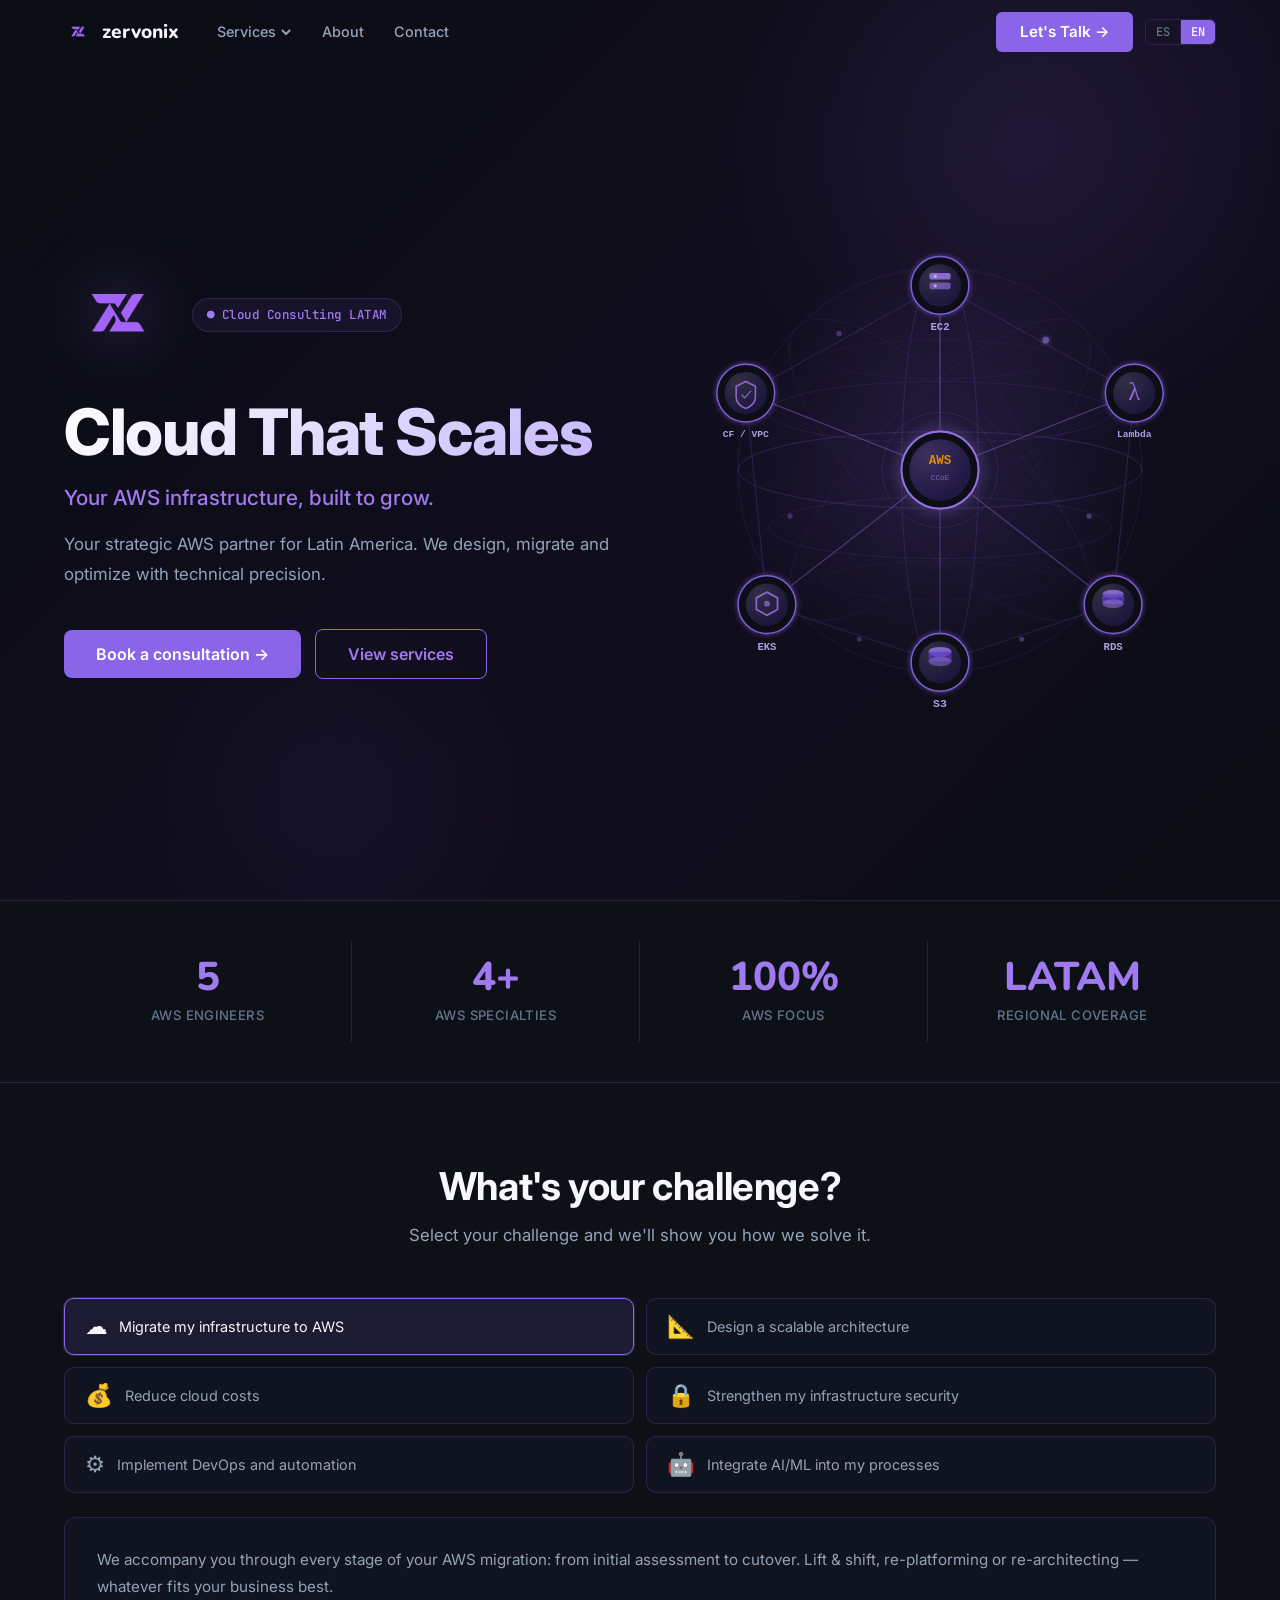
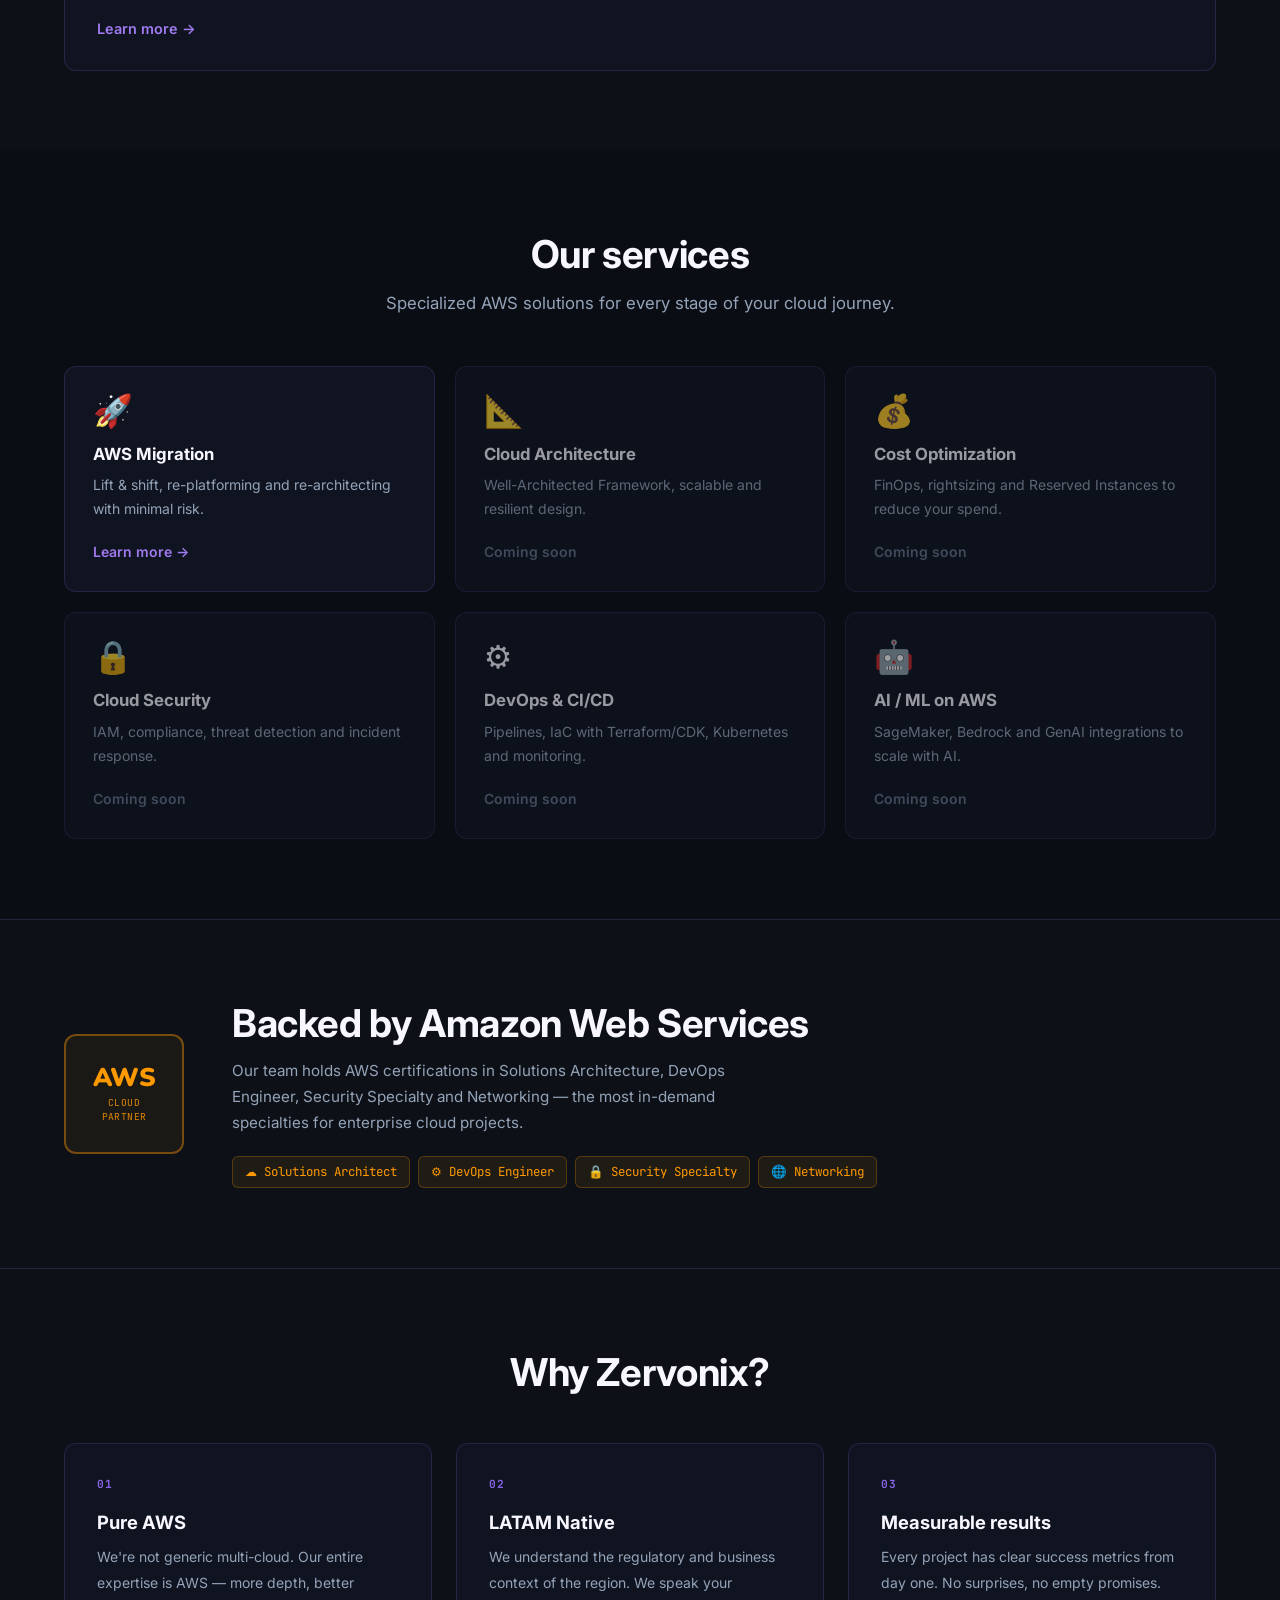
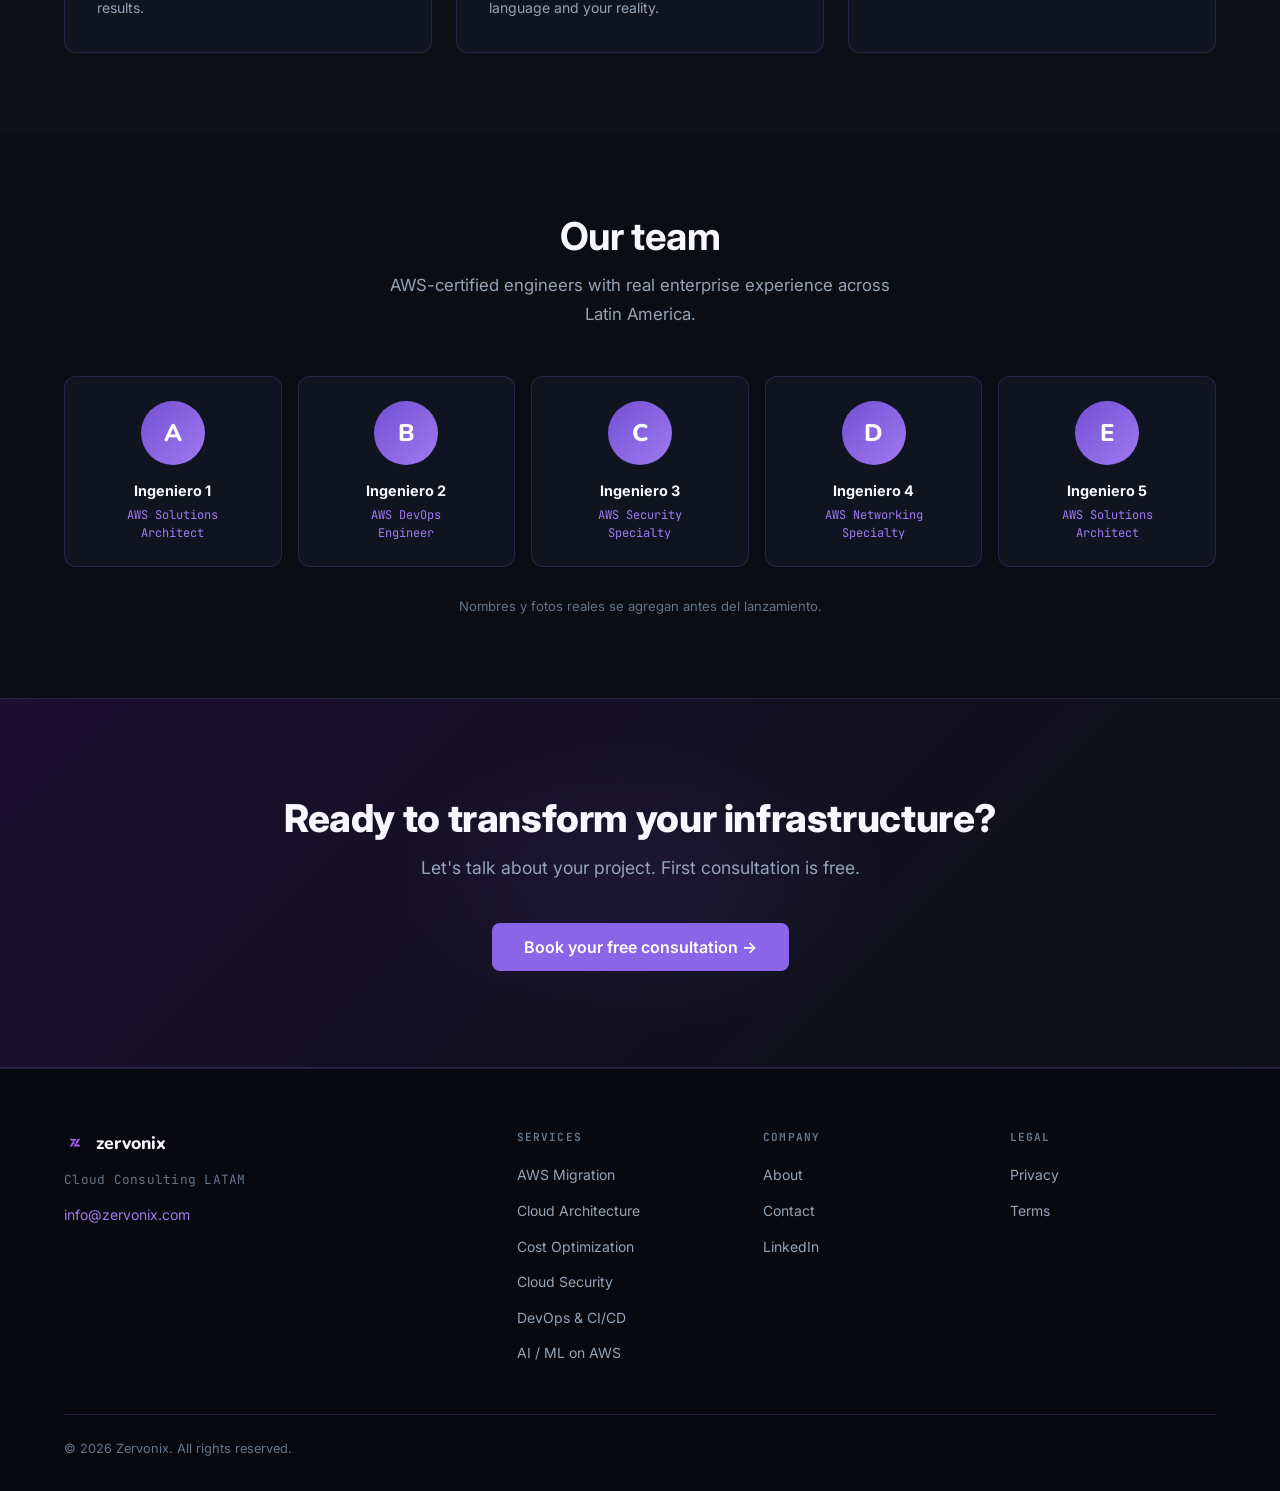
==== index.html @ cf33fd52 "style: bold + brighter SVG node labels, shifted down font-weight 700, fill #C4B5FD, y+6 on all 6 sat" ====
<!DOCTYPE html>
<html lang="es">
<head>
  <meta charset="UTF-8">
  <meta name="viewport" content="width=device-width, initial-scale=1.0">
  <meta name="description" content="Zervonix — Cloud Consulting LATAM. Migraciones AWS, Arquitectura Cloud, DevOps y Seguridad para Latinoamérica.">
  <title>Zervonix — Cloud Consulting LATAM</title>
  <link rel="icon" href="assets/logo-icon.png" type="image/png">
  <link rel="preconnect" href="https://fonts.googleapis.com">
  <link rel="preconnect" href="https://fonts.gstatic.com" crossorigin>
  <link href="https://fonts.googleapis.com/css2?family=Inter:wght@400;500;600&family=Nunito:wght@700;800&family=JetBrains+Mono:wght@400;500&display=swap" rel="stylesheet">
  <link rel="stylesheet" href="css/styles.css">
  <link rel="stylesheet" href="css/components.css">
</head>
<body>

<!-- ============ NAV ============ -->
<nav class="nav" role="navigation" aria-label="Main navigation">
  <div class="nav__inner">
    <a href="index.html" class="nav__logo">
      <img src="assets/logo-mark.png" alt="Zervonix" width="28" height="28">
      <span style="font-family:'Nunito',sans-serif;font-weight:800">zervonix</span>
    </a>
    <ul class="nav__links" role="list">
      <li class="nav__dropdown">
        <button class="nav__link" id="nav-services-btn" aria-expanded="false" aria-haspopup="true">
          <span data-i18n="nav.services">Servicios</span>
          <svg width="12" height="12" viewBox="0 0 12 12" fill="none" stroke="currentColor" stroke-width="2"><polyline points="2,4 6,8 10,4"/></svg>
        </button>
        <div class="nav__dropdown-menu" role="menu">
          <a href="servicios/aws-migration.html" class="nav__dropdown-item nav__dropdown-item--active" role="menuitem" data-i18n="nav.migration">Migración AWS</a>
          <span class="nav__dropdown-item" role="menuitem"><span data-i18n="nav.architecture">Arquitectura Cloud</span><span class="soon" data-i18n="nav.coming_soon">(Próximamente)</span></span>
          <span class="nav__dropdown-item" role="menuitem"><span data-i18n="nav.costs">Optimización de Costos</span><span class="soon" data-i18n="nav.coming_soon">(Próximamente)</span></span>
          <span class="nav__dropdown-item" role="menuitem"><span data-i18n="nav.security">Seguridad Cloud</span><span class="soon" data-i18n="nav.coming_soon">(Próximamente)</span></span>
          <span class="nav__dropdown-item" role="menuitem"><span data-i18n="nav.devops">DevOps &amp; CI/CD</span><span class="soon" data-i18n="nav.coming_soon">(Próximamente)</span></span>
          <span class="nav__dropdown-item" role="menuitem"><span data-i18n="nav.aiml">AI / ML en AWS</span><span class="soon" data-i18n="nav.coming_soon">(Próximamente)</span></span>
        </div>
      </li>
      <li><a href="nosotros.html" class="nav__link" data-i18n="nav.about">Nosotros</a></li>
      <li><a href="contacto.html" class="nav__link" data-i18n="nav.contact">Contacto</a></li>
    </ul>
    <div class="nav__actions">
      <a href="contacto.html" class="btn btn--primary" data-i18n="nav.cta">Hablemos →</a>
      <div class="lang-toggle" role="group" aria-label="Language selector">
        <button class="lang-toggle__btn active" data-lang="es">ES</button>
        <span class="lang-toggle__sep" aria-hidden="true"></span>
        <button class="lang-toggle__btn" data-lang="en">EN</button>
      </div>
    </div>
    <button class="hamburger" id="hamburger" aria-label="Toggle menu" aria-expanded="false">
      <span></span><span></span><span></span>
    </button>
  </div>
</nav>

<!-- Mobile menu -->
<div class="mobile-menu" id="mobile-menu" role="dialog" aria-label="Mobile navigation">
  <a href="servicios/aws-migration.html" class="mobile-menu__link" data-i18n="nav.migration">Migración AWS</a>
  <a href="nosotros.html" class="mobile-menu__link" data-i18n="nav.about">Nosotros</a>
  <a href="contacto.html" class="mobile-menu__link" data-i18n="nav.contact">Contacto</a>
  <div class="mobile-menu__actions">
    <a href="contacto.html" class="btn btn--primary" style="text-align:center" data-i18n="nav.cta">Hablemos →</a>
    <div class="lang-toggle" style="justify-content:center">
      <button class="lang-toggle__btn active" data-lang="es">ES</button>
      <span class="lang-toggle__sep" aria-hidden="true"></span>
      <button class="lang-toggle__btn" data-lang="en">EN</button>
    </div>
  </div>
</div>

<!-- ============ HERO ============ -->
<section class="hero">
  <div class="container">
    <div class="hero__inner">

      <!-- LEFT: copy -->
      <div class="hero__content">
        <div class="hero__brand-row">
          <img src="assets/logo-mark.png" alt="Zervonix" class="hero__isotipo">
          <span class="badge" data-i18n="hero.badge">● Cloud Consulting LATAM</span>
        </div>
        <h1 class="hero__title" data-i18n="hero.title">Cloud That Scales</h1>
        <p class="hero__subtitle" data-i18n="hero.subtitle">Tu infraestructura AWS, diseñada para crecer.</p>
        <p class="hero__desc" data-i18n="hero.desc">Tu socio estratégico en AWS para Latinoamérica. Diseñamos, migramos y optimizamos con precisión técnica.</p>
        <div class="hero__actions">
          <a href="contacto.html" class="btn btn--primary btn--large" data-i18n="hero.cta1">Agenda una consulta →</a>
          <a href="#servicios" class="btn btn--outline btn--large" data-i18n="hero.cta2">Ver servicios</a>
        </div>
      </div>

      <!-- RIGHT: AWS network sphere -->
      <div class="hero__visual" aria-hidden="true">
        <svg viewBox="0 0 520 520" xmlns="http://www.w3.org/2000/svg" fill="none" class="hero__svg">
          <defs>
            <filter id="glow-sm" x="-40%" y="-40%" width="180%" height="180%">
              <feGaussianBlur stdDeviation="3" result="b"/>
              <feMerge><feMergeNode in="b"/><feMergeNode in="SourceGraphic"/></feMerge>
            </filter>
            <filter id="glow-md" x="-60%" y="-60%" width="220%" height="220%">
              <feGaussianBlur stdDeviation="7" result="b"/>
              <feMerge><feMergeNode in="b"/><feMergeNode in="SourceGraphic"/></feMerge>
            </filter>
            <filter id="glow-xl" x="-80%" y="-80%" width="260%" height="260%">
              <feGaussianBlur stdDeviation="14" result="b"/>
              <feMerge><feMergeNode in="b"/><feMergeNode in="SourceGraphic"/></feMerge>
            </filter>
            <radialGradient id="bg-aura" cx="50%" cy="50%" r="50%">
              <stop offset="0%" stop-color="#8A65E8" stop-opacity="0.18"/>
              <stop offset="100%" stop-color="#8A65E8" stop-opacity="0"/>
            </radialGradient>
            <radialGradient id="node-fill" cx="30%" cy="25%" r="75%">
              <stop offset="0%" stop-color="#C4B5FD"/>
              <stop offset="100%" stop-color="#5B3FCC"/>
            </radialGradient>
            <radialGradient id="center-fill" cx="30%" cy="25%" r="75%">
              <stop offset="0%" stop-color="#A07AF0"/>
              <stop offset="100%" stop-color="#4A2FA8"/>
            </radialGradient>
          </defs>

          <!-- Ambient background aura -->
          <circle cx="260" cy="260" r="230" fill="url(#bg-aura)"/>

          <!-- Globe rings – horizontal (latitude) -->
          <ellipse cx="260" cy="260" rx="210" ry="40"  stroke="#8A65E8" stroke-width="0.8" stroke-opacity="0.30"/>
          <ellipse cx="260" cy="200" rx="178" ry="32"  stroke="#8A65E8" stroke-width="0.7" stroke-opacity="0.20"/>
          <ellipse cx="260" cy="320" rx="178" ry="32"  stroke="#8A65E8" stroke-width="0.7" stroke-opacity="0.20"/>
          <ellipse cx="260" cy="145" rx="122" ry="20"  stroke="#8A65E8" stroke-width="0.6" stroke-opacity="0.13"/>
          <ellipse cx="260" cy="375" rx="122" ry="20"  stroke="#8A65E8" stroke-width="0.6" stroke-opacity="0.13"/>

          <!-- Globe rings – vertical (longitude) -->
          <ellipse cx="260" cy="260" rx="40"  ry="210" stroke="#8A65E8" stroke-width="0.8" stroke-opacity="0.25"/>
          <ellipse cx="260" cy="260" rx="210" ry="210" stroke="#8A65E8" stroke-width="0.8" stroke-opacity="0.16"/>

          <!-- Diagonal rings -->
          <ellipse cx="260" cy="260" rx="210" ry="72" stroke="#7250D4" stroke-width="0.7" stroke-opacity="0.16" transform="rotate(45 260 260)"/>
          <ellipse cx="260" cy="260" rx="210" ry="72" stroke="#7250D4" stroke-width="0.7" stroke-opacity="0.16" transform="rotate(-45 260 260)"/>

          <!-- ── Connection lines: center → satellites ── -->
          <line x1="260" y1="260" x2="260" y2="68"  stroke="#A07AF0" stroke-width="1.3" stroke-opacity="0.45"/>
          <line x1="260" y1="260" x2="462" y2="180" stroke="#A07AF0" stroke-width="1.3" stroke-opacity="0.40"/>
          <line x1="260" y1="260" x2="440" y2="400" stroke="#A07AF0" stroke-width="1.3" stroke-opacity="0.38"/>
          <line x1="260" y1="260" x2="260" y2="460" stroke="#A07AF0" stroke-width="1.3" stroke-opacity="0.35"/>
          <line x1="260" y1="260" x2="80"  y2="400" stroke="#A07AF0" stroke-width="1.3" stroke-opacity="0.38"/>
          <line x1="260" y1="260" x2="58"  y2="180" stroke="#A07AF0" stroke-width="1.3" stroke-opacity="0.40"/>

          <!-- Connection lines: satellite ring -->
          <line x1="260" y1="68"  x2="462" y2="180" stroke="#8A65E8" stroke-width="0.9" stroke-opacity="0.28"/>
          <line x1="462" y1="180" x2="440" y2="400" stroke="#8A65E8" stroke-width="0.9" stroke-opacity="0.28"/>
          <line x1="440" y1="400" x2="260" y2="460" stroke="#8A65E8" stroke-width="0.9" stroke-opacity="0.24"/>
          <line x1="260" y1="460" x2="80"  y2="400" stroke="#8A65E8" stroke-width="0.9" stroke-opacity="0.24"/>
          <line x1="80"  y1="400" x2="58"  y2="180" stroke="#8A65E8" stroke-width="0.9" stroke-opacity="0.28"/>
          <line x1="58"  y1="180" x2="260" y2="68"  stroke="#8A65E8" stroke-width="0.9" stroke-opacity="0.28"/>

          <!-- Skip-one diagonals -->
          <line x1="260" y1="68"  x2="440" y2="400" stroke="#7250D4" stroke-width="0.6" stroke-opacity="0.18"/>
          <line x1="462" y1="180" x2="80"  y2="400" stroke="#7250D4" stroke-width="0.6" stroke-opacity="0.17"/>
          <line x1="462" y1="180" x2="260" y2="460" stroke="#7250D4" stroke-width="0.6" stroke-opacity="0.15"/>
          <line x1="58"  y1="180" x2="440" y2="400" stroke="#7250D4" stroke-width="0.6" stroke-opacity="0.15"/>

          <!-- ── Satellite nodes ── -->

          <!-- TOP: EC2 -->
          <circle cx="260" cy="68" r="30" fill="#0a0d14" stroke="#8A65E8" stroke-width="1.5" filter="url(#glow-sm)"/>
          <circle cx="260" cy="68" r="22" fill="url(#node-fill)" fill-opacity="0.22"/>
          <rect x="249" y="55" width="22" height="7" rx="2" fill="#A07AF0" fill-opacity="0.9"/>
          <rect x="249" y="65" width="22" height="7" rx="2" fill="#A07AF0" fill-opacity="0.65"/>
          <circle cx="255" cy="58.5" r="1.8" fill="#C4B5FD"/>
          <circle cx="255" cy="68.5" r="1.8" fill="#C4B5FD"/>
          <text x="260" y="114" text-anchor="middle" font-family="monospace" font-size="11" font-weight="700" fill="#C4B5FD" fill-opacity="0.95">EC2</text>

          <!-- TOP-RIGHT: Lambda -->
          <circle cx="462" cy="180" r="30" fill="#0a0d14" stroke="#8A65E8" stroke-width="1.5" filter="url(#glow-sm)"/>
          <circle cx="462" cy="180" r="22" fill="url(#node-fill)" fill-opacity="0.22"/>
          <text x="462" y="187" text-anchor="middle" font-family="Georgia,serif" font-size="26" fill="#A07AF0" fill-opacity="0.92">λ</text>
          <text x="462" y="226" text-anchor="middle" font-family="monospace" font-size="10" font-weight="700" fill="#C4B5FD" fill-opacity="0.95">Lambda</text>

          <!-- BOTTOM-RIGHT: RDS -->
          <circle cx="440" cy="400" r="30" fill="#0a0d14" stroke="#8A65E8" stroke-width="1.5" filter="url(#glow-sm)"/>
          <circle cx="440" cy="400" r="22" fill="url(#node-fill)" fill-opacity="0.22"/>
          <ellipse cx="440" cy="389" rx="11" ry="4.5" fill="#A07AF0" fill-opacity="0.85"/>
          <rect x="429" y="389" width="22" height="10" fill="#5B3FCC" fill-opacity="0.70"/>
          <ellipse cx="440" cy="399" rx="11" ry="4.5" fill="#A07AF0" fill-opacity="0.55"/>
          <ellipse cx="440" cy="394" rx="11" ry="4.5" fill="none" stroke="#A07AF0" stroke-width="0.9" stroke-opacity="0.45"/>
          <text x="440" y="447" text-anchor="middle" font-family="monospace" font-size="11" font-weight="700" fill="#C4B5FD" fill-opacity="0.95">RDS</text>

          <!-- BOTTOM: S3 -->
          <circle cx="260" cy="460" r="30" fill="#0a0d14" stroke="#8A65E8" stroke-width="1.5" filter="url(#glow-sm)"/>
          <circle cx="260" cy="460" r="22" fill="url(#node-fill)" fill-opacity="0.22"/>
          <ellipse cx="260" cy="449" rx="12" ry="5" fill="#A07AF0" fill-opacity="0.85"/>
          <rect x="248" y="449" width="24" height="10" fill="#5B3FCC" fill-opacity="0.65"/>
          <ellipse cx="260" cy="459" rx="12" ry="5" fill="#A07AF0" fill-opacity="0.50"/>
          <text x="260" y="506" text-anchor="middle" font-family="monospace" font-size="12" font-weight="700" fill="#C4B5FD" fill-opacity="0.95">S3</text>

          <!-- BOTTOM-LEFT: EKS -->
          <circle cx="80" cy="400" r="30" fill="#0a0d14" stroke="#8A65E8" stroke-width="1.5" filter="url(#glow-sm)"/>
          <circle cx="80" cy="400" r="22" fill="url(#node-fill)" fill-opacity="0.22"/>
          <polygon points="80,387 91,393 91,405 80,411 69,405 69,393" fill="none" stroke="#A07AF0" stroke-width="1.8" stroke-opacity="0.88"/>
          <circle cx="80" cy="399" r="3" fill="#A07AF0" fill-opacity="0.7"/>
          <text x="80" y="447" text-anchor="middle" font-family="monospace" font-size="11" font-weight="700" fill="#C4B5FD" fill-opacity="0.95">EKS</text>

          <!-- TOP-LEFT: CloudFront -->
          <circle cx="58" cy="180" r="30" fill="#0a0d14" stroke="#8A65E8" stroke-width="1.5" filter="url(#glow-sm)"/>
          <circle cx="58" cy="180" r="22" fill="url(#node-fill)" fill-opacity="0.22"/>
          <!-- Shield/VPC icon -->
          <path d="M58 168 L48 173 L48 184 Q48 192 58 196 Q68 192 68 184 L68 173 Z" fill="none" stroke="#A07AF0" stroke-width="1.7" stroke-opacity="0.88"/>
          <path d="M54 182 L57 185 L63 178" stroke="#A07AF0" stroke-width="1.5" stroke-linecap="round" stroke-linejoin="round" stroke-opacity="0.75"/>
          <text x="58" y="226" text-anchor="middle" font-family="monospace" font-size="10" font-weight="700" fill="#C4B5FD" fill-opacity="0.95">CF / VPC</text>

          <!-- ── Center: AWS Hub ── -->
          <!-- Animated pulse rings -->
          <circle cx="260" cy="260" r="42" fill="none" stroke="#8A65E8" stroke-width="1.2" stroke-opacity="0.55">
            <animate attributeName="r" values="40;62" dur="2.8s" repeatCount="indefinite"/>
            <animate attributeName="stroke-opacity" values="0.55;0" dur="2.8s" repeatCount="indefinite"/>
          </circle>
          <circle cx="260" cy="260" r="42" fill="none" stroke="#A07AF0" stroke-width="0.9" stroke-opacity="0.35">
            <animate attributeName="r" values="40;78" dur="2.8s" begin="1.4s" repeatCount="indefinite"/>
            <animate attributeName="stroke-opacity" values="0.35;0" dur="2.8s" begin="1.4s" repeatCount="indefinite"/>
          </circle>

          <!-- Center circle body -->
          <circle cx="260" cy="260" r="40" fill="#0a0d14" stroke="#A07AF0" stroke-width="2" filter="url(#glow-md)"/>
          <circle cx="260" cy="260" r="32" fill="url(#center-fill)" fill-opacity="0.35"/>

          <!-- AWS wordmark in center -->
          <text x="260" y="254" text-anchor="middle" font-family="monospace" font-size="13" font-weight="700" fill="#FF9900" fill-opacity="0.95">AWS</text>
          <text x="260" y="270" text-anchor="middle" font-family="monospace" font-size="8"  fill="#A07AF0" fill-opacity="0.80">CCoE</text>

          <!-- Ambient micro-dots -->
          <circle cx="370" cy="125" r="3.5" fill="#A07AF0" fill-opacity="0.50" filter="url(#glow-sm)"/>
          <circle cx="155" cy="118" r="2.8" fill="#8A65E8" fill-opacity="0.42"/>
          <circle cx="415" cy="308" r="2.8" fill="#A07AF0" fill-opacity="0.40"/>
          <circle cx="104" cy="308" r="2.8" fill="#8A65E8" fill-opacity="0.40"/>
          <circle cx="345" cy="436" r="2.5" fill="#A07AF0" fill-opacity="0.42"/>
          <circle cx="176" cy="436" r="2.5" fill="#8A65E8" fill-opacity="0.38"/>
        </svg>
      </div>

    </div>
  </div>
</section>

<!-- ============ STATS BAR ============ -->
<section class="stats-bar" aria-label="Estadísticas">
  <div class="container">
    <div class="stats-bar__grid">
      <div class="stats-bar__item">
        <div class="stats-bar__value">5</div>
        <div class="stats-bar__label" data-i18n="stats.engineers_label">Ingenieros AWS</div>
      </div>
      <div class="stats-bar__item">
        <div class="stats-bar__value">4+</div>
        <div class="stats-bar__label" data-i18n="stats.specs_label">Especialidades AWS</div>
      </div>
      <div class="stats-bar__item">
        <div class="stats-bar__value">100%</div>
        <div class="stats-bar__label" data-i18n="stats.focus_label">AWS Focus</div>
      </div>
      <div class="stats-bar__item">
        <div class="stats-bar__value">LATAM</div>
        <div class="stats-bar__label" data-i18n="stats.coverage_label">Cobertura regional</div>
      </div>
    </div>
  </div>
</section>

<!-- ============ CHALLENGE PANEL ============ -->
<section class="section section--elevated">
  <div class="container">
    <div class="section__header">
      <h2 class="section__title" data-i18n="challenge.title">¿Cuál es tu desafío?</h2>
      <p class="section__subtitle" data-i18n="challenge.subtitle">Selecciona tu reto y te mostramos cómo lo resolvemos.</p>
    </div>
    <div class="challenge__grid" role="group" aria-label="Selecciona tu desafío">
      <div class="challenge__option" data-index="1" role="button" tabindex="0">
        <span class="challenge__option-icon" aria-hidden="true">☁️</span>
        <span data-i18n="challenge.opt1">Migrar mi infraestructura a AWS</span>
      </div>
      <div class="challenge__option" data-index="2" role="button" tabindex="0">
        <span class="challenge__option-icon" aria-hidden="true">📐</span>
        <span data-i18n="challenge.opt2">Diseñar una arquitectura escalable</span>
      </div>
      <div class="challenge__option" data-index="3" role="button" tabindex="0">
        <span class="challenge__option-icon" aria-hidden="true">💰</span>
        <span data-i18n="challenge.opt3">Reducir costos en cloud</span>
      </div>
      <div class="challenge__option" data-index="4" role="button" tabindex="0">
        <span class="challenge__option-icon" aria-hidden="true">🔒</span>
        <span data-i18n="challenge.opt4">Fortalecer la seguridad de mi infraestructura</span>
      </div>
      <div class="challenge__option" data-index="5" role="button" tabindex="0">
        <span class="challenge__option-icon" aria-hidden="true">⚙️</span>
        <span data-i18n="challenge.opt5">Implementar DevOps y automatización</span>
      </div>
      <div class="challenge__option" data-index="6" role="button" tabindex="0">
        <span class="challenge__option-icon" aria-hidden="true">🤖</span>
        <span data-i18n="challenge.opt6">Integrar AI/ML en mis procesos</span>
      </div>
    </div>
    <div class="challenge__description" id="challenge-desc" aria-live="polite">
      <!-- Populated by JS on load -->
    </div>
  </div>
</section>

<!-- ============ SERVICES ============ -->
<section class="section" id="servicios">
  <div class="container">
    <div class="section__header">
      <h2 class="section__title" data-i18n="services.title">Nuestros servicios</h2>
      <p class="section__subtitle" data-i18n="services.subtitle">Soluciones AWS especializadas para cada etapa de tu journey cloud.</p>
    </div>
    <div class="services__grid">
      <div class="service-card">
        <div class="service-card__icon" aria-hidden="true">🚀</div>
        <h3 class="service-card__title" data-i18n="services.s1.name">Migración AWS</h3>
        <p class="service-card__desc" data-i18n="services.s1.desc">Lift &amp; shift, re-platforming y re-architecting con mínimo riesgo.</p>
        <a href="servicios/aws-migration.html" class="service-card__link" data-i18n="services.learn_more">Ver más →</a>
      </div>
      <div class="service-card service-card--coming-soon">
        <div class="service-card__icon" aria-hidden="true">📐</div>
        <h3 class="service-card__title" data-i18n="services.s2.name">Arquitectura Cloud</h3>
        <p class="service-card__desc" data-i18n="services.s2.desc">Well-Architected Framework, diseño escalable y resiliente.</p>
        <span class="service-card__link" data-i18n="services.coming_soon">Próximamente</span>
      </div>
      <div class="service-card service-card--coming-soon">
        <div class="service-card__icon" aria-hidden="true">💰</div>
        <h3 class="service-card__title" data-i18n="services.s3.name">Optimización de Costos</h3>
        <p class="service-card__desc" data-i18n="services.s3.desc">FinOps, rightsizing y Reserved Instances para reducir tu gasto.</p>
        <span class="service-card__link" data-i18n="services.coming_soon">Próximamente</span>
      </div>
      <div class="service-card service-card--coming-soon">
        <div class="service-card__icon" aria-hidden="true">🔒</div>
        <h3 class="service-card__title" data-i18n="services.s4.name">Seguridad Cloud</h3>
        <p class="service-card__desc" data-i18n="services.s4.desc">IAM, compliance, threat detection y respuesta a incidentes.</p>
        <span class="service-card__link" data-i18n="services.coming_soon">Próximamente</span>
      </div>
      <div class="service-card service-card--coming-soon">
        <div class="service-card__icon" aria-hidden="true">⚙️</div>
        <h3 class="service-card__title" data-i18n="services.s5.name">DevOps &amp; CI/CD</h3>
        <p class="service-card__desc" data-i18n="services.s5.desc">Pipelines, IaC con Terraform/CDK, Kubernetes y monitoreo.</p>
        <span class="service-card__link" data-i18n="services.coming_soon">Próximamente</span>
      </div>
      <div class="service-card service-card--coming-soon">
        <div class="service-card__icon" aria-hidden="true">🤖</div>
        <h3 class="service-card__title" data-i18n="services.s6.name">AI / ML en AWS</h3>
        <p class="service-card__desc" data-i18n="services.s6.desc">SageMaker, Bedrock y GenAI integrations para escalar con IA.</p>
        <span class="service-card__link" data-i18n="services.coming_soon">Próximamente</span>
      </div>
    </div>
  </div>
</section>

<!-- ============ AWS PARTNER ============ -->
<section class="section aws-partner">
  <div class="container">
    <div class="aws-partner__inner">
      <div class="aws-partner__badge" aria-label="AWS Cloud Partner">
        <div class="aws-partner__badge-logo">AWS</div>
        <div class="aws-partner__badge-sub">Cloud<br>Partner</div>
      </div>
      <div class="aws-partner__content">
        <h2 data-i18n="partner.title">Respaldados por Amazon Web Services</h2>
        <p data-i18n="partner.desc">Nuestro equipo cuenta con certificaciones AWS en Solutions Architecture, DevOps Engineer, Security Specialty y Networking — las especialidades más demandadas en proyectos cloud enterprise.</p>
        <div class="aws-partner__certs">
          <span class="aws-cert-badge">☁ Solutions Architect</span>
          <span class="aws-cert-badge">⚙ DevOps Engineer</span>
          <span class="aws-cert-badge">🔒 Security Specialty</span>
          <span class="aws-cert-badge">🌐 Networking</span>
        </div>
      </div>
    </div>
  </div>
</section>

<!-- ============ WHY ZERVONIX ============ -->
<section class="section section--elevated">
  <div class="container">
    <div class="section__header">
      <h2 class="section__title" data-i18n="why.title">¿Por qué Zervonix?</h2>
    </div>
    <div class="why__grid">
      <div class="why__item">
        <div class="why__item-number">01</div>
        <h3 class="why__item-title" data-i18n="why.1.title">AWS Puro</h3>
        <p class="why__item-desc" data-i18n="why.1.desc">No somos multi-cloud genérico. Toda nuestra expertise es AWS — más profundidad, mejores resultados.</p>
      </div>
      <div class="why__item">
        <div class="why__item-number">02</div>
        <h3 class="why__item-title" data-i18n="why.2.title">LATAM Nativo</h3>
        <p class="why__item-desc" data-i18n="why.2.desc">Entendemos el contexto regulatorio y de negocio de la región. Hablamos tu idioma y tu realidad.</p>
      </div>
      <div class="why__item">
        <div class="why__item-number">03</div>
        <h3 class="why__item-title" data-i18n="why.3.title">Resultados medibles</h3>
        <p class="why__item-desc" data-i18n="why.3.desc">Cada proyecto tiene métricas claras de éxito desde el día uno. Sin sorpresas, sin promesas vacías.</p>
      </div>
    </div>
  </div>
</section>

<!-- ============ TEAM ============ -->
<section class="section">
  <div class="container">
    <div class="section__header">
      <h2 class="section__title" data-i18n="team.title">Nuestro equipo</h2>
      <p class="section__subtitle" data-i18n="team.subtitle">Ingenieros certificados AWS con experiencia en proyectos enterprise para Latinoamérica.</p>
    </div>
    <div class="team__grid">
      <div class="team-card">
        <div class="team-card__avatar" aria-hidden="true">A</div>
        <div class="team-card__name">Ingeniero 1</div>
        <div class="team-card__role">AWS Solutions<br>Architect</div>
      </div>
      <div class="team-card">
        <div class="team-card__avatar" aria-hidden="true">B</div>
        <div class="team-card__name">Ingeniero 2</div>
        <div class="team-card__role">AWS DevOps<br>Engineer</div>
      </div>
      <div class="team-card">
        <div class="team-card__avatar" aria-hidden="true">C</div>
        <div class="team-card__name">Ingeniero 3</div>
        <div class="team-card__role">AWS Security<br>Specialty</div>
      </div>
      <div class="team-card">
        <div class="team-card__avatar" aria-hidden="true">D</div>
        <div class="team-card__name">Ingeniero 4</div>
        <div class="team-card__role">AWS Networking<br>Specialty</div>
      </div>
      <div class="team-card">
        <div class="team-card__avatar" aria-hidden="true">E</div>
        <div class="team-card__name">Ingeniero 5</div>
        <div class="team-card__role">AWS Solutions<br>Architect</div>
      </div>
    </div>
    <p style="text-align:center;margin-top:28px;font-size:0.82rem;color:var(--color-text-muted)">Nombres y fotos reales se agregan antes del lanzamiento.</p>
  </div>
</section>

<!-- ============ CTA FINAL ============ -->
<section class="cta-final">
  <div class="container">
    <h2 class="cta-final__title" data-i18n="cta.title">¿Listo para transformar tu infraestructura?</h2>
    <p class="cta-final__subtitle" data-i18n="cta.subtitle">Hablemos de tu proyecto. Primera consulta sin costo.</p>
    <a href="contacto.html" class="btn btn--primary btn--large" data-i18n="cta.btn">Agenda tu consulta gratuita →</a>
  </div>
</section>

<!-- ============ FOOTER ============ -->
<footer class="footer">
  <div class="container">
    <div class="footer__inner">
      <div>
        <div class="footer__brand-logo">
          <img src="assets/logo-mark.png" alt="Zervonix" width="24" height="24">
          <span style="font-family:'Nunito',sans-serif;font-weight:800">zervonix</span>
        </div>
        <p class="footer__tagline" data-i18n="footer.tagline">Cloud Consulting LATAM</p>
        <a href="mailto:info@zervonix.com" class="footer__email">info@zervonix.com</a>
      </div>
      <div>
        <div class="footer__col-title" data-i18n="footer.services_col">Servicios</div>
        <ul class="footer__links">
          <li><a href="servicios/aws-migration.html" class="footer__link" data-i18n="nav.migration">Migración AWS</a></li>
          <li><a href="contacto.html" class="footer__link" data-i18n="nav.architecture">Arquitectura Cloud</a></li>
          <li><a href="contacto.html" class="footer__link" data-i18n="nav.costs">Optimización de Costos</a></li>
          <li><a href="contacto.html" class="footer__link" data-i18n="nav.security">Seguridad Cloud</a></li>
          <li><a href="contacto.html" class="footer__link" data-i18n="nav.devops">DevOps &amp; CI/CD</a></li>
          <li><a href="contacto.html" class="footer__link" data-i18n="nav.aiml">AI / ML en AWS</a></li>
        </ul>
      </div>
      <div>
        <div class="footer__col-title" data-i18n="footer.company_col">Compañía</div>
        <ul class="footer__links">
          <li><a href="nosotros.html" class="footer__link" data-i18n="footer.about">Nosotros</a></li>
          <li><a href="contacto.html" class="footer__link" data-i18n="footer.contact">Contacto</a></li>
          <li><a href="https://linkedin.com/company/zervonix" class="footer__link" target="_blank" rel="noopener noreferrer" data-i18n="footer.linkedin">LinkedIn</a></li>
        </ul>
      </div>
      <div>
        <div class="footer__col-title" data-i18n="footer.legal_col">Legal</div>
        <ul class="footer__links">
          <li><a href="#" class="footer__link" data-i18n="footer.privacy">Privacidad</a></li>
          <li><a href="#" class="footer__link" data-i18n="footer.terms">Términos</a></li>
        </ul>
      </div>
    </div>
    <div class="footer__bottom">
      <span class="footer__copyright" data-i18n="footer.copyright">© 2026 Zervonix. Todos los derechos reservados.</span>
    </div>
  </div>
</footer>

<script src="js/main.js"></script>
</body>
</html>
---- css/styles.css ----
/* ============================================================
   ZERVONIX — Design System
   styles.css: Variables, reset, base typography, layout utilities
   ============================================================ */

/* ============================================================
   CSS CUSTOM PROPERTIES
   ============================================================ */
:root {
  /* Colors */
  --color-bg:           #0a0d14;
  --color-bg-elevated:  #0d1117;
  --color-bg-card:      #0f1420;
  --color-purple:       #8A65E8;
  --color-purple-bright:#A07AF0;
  --color-purple-dark:  #7250D4;
  --color-aws:          #FF9900;
  --color-white:        #F8F6FF;
  --color-text-secondary: #94a3b8;
  --color-text-muted:   #64748b;
  --color-border:       rgba(138, 101, 232, 0.2);

  /* Typography */
  --font-sans:  'Inter', system-ui, -apple-system, sans-serif;
  --font-brand: 'Nunito', sans-serif;
  --font-mono:  'JetBrains Mono', 'Fira Code', monospace;

  /* Spacing */
  --container-max: 1200px;
  --container-pad: 24px;
  --section-py-desktop: 80px;
  --section-py-mobile:  48px;
  --card-gap: 20px;

  /* Transitions */
  --transition-fast: 0.15s ease;
  --transition-base: 0.2s ease;
  --transition-slow: 0.3s ease;

  /* Radii */
  --radius-sm:  6px;
  --radius-md:  10px;
  --radius-lg:  12px;
  --radius-xl:  16px;
}

/* ============================================================
   RESET
   ============================================================ */
*, *::before, *::after {
  box-sizing: border-box;
  margin: 0;
  padding: 0;
}

html {
  scroll-behavior: smooth;
  -webkit-text-size-adjust: 100%;
}

body {
  font-family: var(--font-sans);
  background-color: var(--color-bg);
  color: var(--color-white);
  line-height: 1.6;
  -webkit-font-smoothing: antialiased;
  -moz-osx-font-smoothing: grayscale;
}

img, picture, video, canvas, svg {
  display: block;
  max-width: 100%;
}

input, button, textarea, select {
  font: inherit;
}

p, h1, h2, h3, h4, h5, h6 {
  overflow-wrap: break-word;
}

a {
  color: inherit;
  text-decoration: none;
}

ul, ol {
  list-style: none;
}

button {
  cursor: pointer;
  border: none;
  background: none;
}

/* ============================================================
   BASE TYPOGRAPHY
   ============================================================ */
h1 {
  font-size: clamp(2.5rem, 5vw, 4rem);
  font-weight: 800;
  line-height: 1.1;
  letter-spacing: -0.02em;
}

h2 {
  font-size: clamp(1.75rem, 3vw, 2.5rem);
  font-weight: 700;
  line-height: 1.2;
  letter-spacing: -0.01em;
}

h3 {
  font-size: 1.25rem;
  font-weight: 600;
  line-height: 1.35;
}

h4 {
  font-size: 1.05rem;
  font-weight: 600;
  line-height: 1.4;
}

p {
  line-height: 1.7;
  color: var(--color-text-secondary);
}

code, pre {
  font-family: var(--font-mono);
  font-size: 0.875em;
}

/* ============================================================
   LAYOUT UTILITIES
   ============================================================ */
.container {
  max-width: var(--container-max);
  margin: 0 auto;
  padding: 0 var(--container-pad);
  width: 100%;
}

.section {
  padding: var(--section-py-desktop) 0;
}

.section--elevated {
  background-color: var(--color-bg-elevated);
}

.section__header {
  text-align: center;
  margin-bottom: 48px;
}

.section__title {
  color: var(--color-white);
  margin-bottom: 12px;
}

.section__subtitle {
  color: var(--color-text-secondary);
  font-size: 1.05rem;
  max-width: 540px;
  margin: 0 auto;
}

/* ============================================================
   BUTTONS
   ============================================================ */
.btn {
  display: inline-flex;
  align-items: center;
  justify-content: center;
  gap: 8px;
  padding: 12px 24px;
  border-radius: var(--radius-sm);
  font-weight: 600;
  font-size: 0.95rem;
  cursor: pointer;
  border: none;
  transition: all var(--transition-base);
  text-decoration: none;
  white-space: nowrap;
  line-height: 1;
}

.btn--primary {
  background: var(--color-purple);
  color: #ffffff;
}

.btn--primary:hover {
  background: var(--color-purple-bright);
  transform: translateY(-2px);
  box-shadow: 0 8px 24px rgba(138, 101, 232, 0.35);
}

.btn--primary:active {
  transform: translateY(0);
  background: var(--color-purple-dark);
}

.btn--outline {
  background: transparent;
  color: var(--color-purple-bright);
  border: 1.5px solid var(--color-purple);
}

.btn--outline:hover {
  background: rgba(138, 101, 232, 0.12);
  border-color: var(--color-purple-bright);
}

.btn--large {
  padding: 16px 32px;
  font-size: 1rem;
  border-radius: 8px;
}

/* ============================================================
   BADGES / PILLS
   ============================================================ */
.badge {
  display: inline-flex;
  align-items: center;
  gap: 6px;
  padding: 6px 14px;
  border-radius: 100px;
  font-family: var(--font-mono);
  font-size: 0.78rem;
  font-weight: 500;
  letter-spacing: 0.04em;
  border: 1px solid var(--color-border);
  color: var(--color-purple-bright);
  background: rgba(138, 101, 232, 0.08);
}

.badge--aws {
  border-color: rgba(255, 153, 0, 0.4);
  color: var(--color-aws);
  background: rgba(255, 153, 0, 0.08);
}

/* ============================================================
   RESPONSIVE BASE
   ============================================================ */
@media (max-width: 640px) {
  :root {
    --section-py-desktop: 48px;
    --container-pad: 16px;
  }

  .section__header {
    margin-bottom: 32px;
  }
}
---- css/components.css ----
/* ============================================================
   ZERVONIX — Components
   components.css: Nav, Hero, Stats, Cards, Footer, etc.
   ============================================================ */

/* ============================================================
   NAV
   ============================================================ */
.nav {
  position: fixed;
  top: 0;
  left: 0;
  right: 0;
  z-index: 100;
  height: 64px;
  display: flex;
  align-items: center;
  transition: background var(--transition-slow), box-shadow var(--transition-slow);
}

.nav.nav--scrolled {
  background: rgba(10, 13, 20, 0.92);
  backdrop-filter: blur(12px);
  -webkit-backdrop-filter: blur(12px);
  box-shadow: 0 1px 0 rgba(138, 101, 232, 0.15);
}

.nav__inner {
  max-width: var(--container-max);
  margin: 0 auto;
  padding: 0 var(--container-pad);
  width: 100%;
  display: flex;
  align-items: center;
  gap: 8px;
}

.nav__logo {
  display: flex;
  align-items: center;
  gap: 10px;
  font-family: var(--font-brand);
  font-weight: 800;
  font-size: 1.2rem;
  color: var(--color-white);
  text-decoration: none;
  flex-shrink: 0;
  margin-right: 16px;
}

.nav__logo img {
  width: 28px;
  height: 28px;
  object-fit: contain;
}

.nav__links {
  display: flex;
  align-items: center;
  gap: 2px;
  list-style: none;
  margin: 0;
  padding: 0;
}

.nav__link {
  display: flex;
  align-items: center;
  gap: 4px;
  padding: 8px 14px;
  border-radius: var(--radius-sm);
  color: var(--color-text-secondary);
  font-size: 0.9rem;
  font-weight: 500;
  transition: color var(--transition-fast), background var(--transition-fast);
  cursor: pointer;
  background: none;
  border: none;
  font-family: var(--font-sans);
  white-space: nowrap;
}

.nav__link:hover {
  color: var(--color-white);
  background: rgba(255, 255, 255, 0.05);
}

.nav__actions {
  display: flex;
  align-items: center;
  gap: 12px;
  margin-left: auto;
}

/* Dropdown */
.nav__dropdown {
  position: relative;
}

.nav__dropdown-menu {
  position: absolute;
  top: calc(100% + 8px);
  left: 0;
  background: #131929;
  border: 1px solid var(--color-border);
  border-radius: var(--radius-md);
  padding: 6px;
  min-width: 230px;
  opacity: 0;
  visibility: hidden;
  transform: translateY(-8px);
  transition: all var(--transition-base);
  box-shadow: 0 16px 48px rgba(0, 0, 0, 0.5);
  z-index: 10;
}

.nav__dropdown.open .nav__dropdown-menu {
  opacity: 1;
  visibility: visible;
  transform: translateY(0);
}

.nav__dropdown-item {
  display: flex;
  align-items: center;
  justify-content: space-between;
  padding: 10px 12px;
  border-radius: var(--radius-sm);
  font-size: 0.875rem;
  color: var(--color-text-secondary);
  transition: all var(--transition-fast);
  text-decoration: none;
  cursor: default;
}

a.nav__dropdown-item {
  cursor: pointer;
}

a.nav__dropdown-item:hover,
.nav__dropdown-item.nav__dropdown-item--active {
  background: rgba(138, 101, 232, 0.1);
  color: var(--color-white);
}

.nav__dropdown-item .soon {
  font-size: 0.68rem;
  color: var(--color-text-muted);
  font-family: var(--font-mono);
  background: rgba(255, 255, 255, 0.05);
  padding: 2px 6px;
  border-radius: 4px;
  flex-shrink: 0;
}

/* Lang toggle */
.lang-toggle {
  display: flex;
  align-items: center;
  border: 1px solid var(--color-border);
  border-radius: var(--radius-sm);
  overflow: hidden;
  flex-shrink: 0;
}

.lang-toggle__btn {
  padding: 6px 10px;
  background: none;
  border: none;
  color: var(--color-text-muted);
  cursor: pointer;
  font-family: var(--font-mono);
  font-size: 0.75rem;
  font-weight: 500;
  transition: all var(--transition-fast);
  line-height: 1;
}

.lang-toggle__btn.active {
  background: var(--color-purple);
  color: #ffffff;
}

.lang-toggle__btn:not(.active):hover {
  color: var(--color-white);
  background: rgba(138, 101, 232, 0.1);
}

.lang-toggle__sep {
  width: 1px;
  height: 20px;
  background: var(--color-border);
  flex-shrink: 0;
}

/* Hamburger */
.hamburger {
  display: none;
  flex-direction: column;
  gap: 5px;
  background: none;
  border: none;
  cursor: pointer;
  padding: 8px;
  margin-left: auto;
}

.hamburger span {
  display: block;
  width: 22px;
  height: 2px;
  background: var(--color-white);
  border-radius: 2px;
  transition: all 0.25s ease;
  transform-origin: center;
}

.hamburger.open span:nth-child(1) { transform: translateY(7px) rotate(45deg); }
.hamburger.open span:nth-child(2) { opacity: 0; transform: scaleX(0); }
.hamburger.open span:nth-child(3) { transform: translateY(-7px) rotate(-45deg); }

/* Mobile menu */
.mobile-menu {
  display: none;
  position: fixed;
  top: 64px;
  left: 0;
  right: 0;
  background: rgba(10, 13, 20, 0.97);
  backdrop-filter: blur(16px);
  -webkit-backdrop-filter: blur(16px);
  padding: 16px 24px 32px;
  border-bottom: 1px solid var(--color-border);
  z-index: 99;
  flex-direction: column;
  gap: 2px;
}

.mobile-menu.open {
  display: flex;
}

.mobile-menu__link {
  display: block;
  padding: 14px 8px;
  color: var(--color-text-secondary);
  font-size: 1rem;
  font-weight: 500;
  border-bottom: 1px solid rgba(138, 101, 232, 0.08);
  transition: color var(--transition-fast);
  text-decoration: none;
}

.mobile-menu__link:last-of-type {
  border-bottom: none;
}

.mobile-menu__link:hover {
  color: var(--color-white);
}

.mobile-menu__actions {
  display: flex;
  flex-direction: column;
  gap: 12px;
  margin-top: 16px;
}

@media (max-width: 900px) {
  .nav__links { display: none; }
  .nav__actions .btn { display: none; }
  .nav__actions .lang-toggle { display: none; }
  .hamburger { display: flex; }
}

/* ============================================================
   HERO
   ============================================================ */
.hero {
  min-height: 100vh;
  display: flex;
  align-items: center;
  background: linear-gradient(135deg, #0a0d14 0%, #110d1e 60%, #0a0d14 100%);
  position: relative;
  overflow: hidden;
  padding: 120px 0 80px;
}

.hero::before {
  content: '';
  position: absolute;
  top: -20%;
  right: -5%;
  width: 640px;
  height: 640px;
  background: radial-gradient(circle, rgba(138, 101, 232, 0.12) 0%, transparent 70%);
  pointer-events: none;
}

.hero::after {
  content: '';
  position: absolute;
  bottom: -10%;
  left: 10%;
  width: 400px;
  height: 400px;
  background: radial-gradient(circle, rgba(138, 101, 232, 0.06) 0%, transparent 70%);
  pointer-events: none;
}

.hero__inner {
  display: grid;
  grid-template-columns: 1fr 1fr;
  gap: 48px;
  align-items: center;
}

.hero__content {
  position: relative;
  z-index: 1;
}

.hero__visual {
  display: flex;
  align-items: center;
  justify-content: center;
  position: relative;
  z-index: 1;
}

.hero__svg {
  width: 100%;
  max-width: 500px;
  opacity: 0.92;
  animation: hero-float 6s ease-in-out infinite;
}

@keyframes hero-float {
  0%, 100% { transform: translateY(0); }
  50%       { transform: translateY(-14px); }
}

@media (max-width: 900px) {
  .hero__inner {
    grid-template-columns: 1fr;
    gap: 40px;
  }
  .hero__visual {
    order: -1;
  }
  .hero__svg {
    max-width: 340px;
    animation: none;
  }
  .hero__actions {
    flex-wrap: nowrap;
  }
  .hero__actions .btn {
    flex: 1;
    min-width: 0;
  }
}

.hero__brand-row {
  display: flex;
  align-items: center;
  gap: 20px;
  margin-bottom: 28px;
}

.hero__isotipo {
  width: 108px;
  height: 108px;
  object-fit: contain;
  flex-shrink: 0;
  filter: drop-shadow(0 0 32px rgba(138, 101, 232, 0.55));
}

@media (max-width: 640px) {
  .hero__isotipo {
    width: 72px;
    height: 72px;
  }
}

.hero__title {
  margin-bottom: 16px;
  background: linear-gradient(135deg, #ffffff 0%, #c4b5fd 100%);
  -webkit-background-clip: text;
  -webkit-text-fill-color: transparent;
  background-clip: text;
}

.hero__subtitle {
  font-size: 1.3rem;
  color: var(--color-purple-bright);
  font-weight: 500;
  margin-bottom: 16px;
  line-height: 1.4;
}

.hero__desc {
  font-size: 1.05rem;
  color: var(--color-text-secondary);
  margin-bottom: 40px;
  max-width: 580px;
  line-height: 1.8;
}

.hero__actions {
  display: flex;
  gap: 14px;
  flex-wrap: wrap;
  align-items: center;
}

/* ============================================================
   STATS BAR
   ============================================================ */
.stats-bar {
  background: var(--color-bg-elevated);
  border-top: 1px solid var(--color-border);
  border-bottom: 1px solid var(--color-border);
  padding: 40px 0;
}

.stats-bar__grid {
  display: grid;
  grid-template-columns: repeat(4, 1fr);
}

.stats-bar__item {
  text-align: center;
  padding: 16px 24px;
  border-right: 1px solid var(--color-border);
}

.stats-bar__item:last-child {
  border-right: none;
}

.stats-bar__value {
  font-size: 2.5rem;
  font-weight: 800;
  color: var(--color-purple-bright);
  line-height: 1;
  margin-bottom: 8px;
  font-family: var(--font-brand);
}

.stats-bar__label {
  font-size: 0.82rem;
  color: var(--color-text-muted);
  font-weight: 500;
  letter-spacing: 0.03em;
  text-transform: uppercase;
}

@media (max-width: 640px) {
  .stats-bar__grid {
    grid-template-columns: repeat(2, 1fr);
  }
  .stats-bar__item:nth-child(2) { border-right: none; }
  .stats-bar__item:nth-child(3) { border-top: 1px solid var(--color-border); }
  .stats-bar__item:nth-child(4) { border-top: 1px solid var(--color-border); border-right: none; }
}

/* ============================================================
   CHALLENGE PANEL
   ============================================================ */
.challenge__grid {
  display: grid;
  grid-template-columns: 1fr 1fr;
  gap: 12px;
  margin-bottom: 24px;
}

.challenge__option {
  display: flex;
  align-items: center;
  gap: 12px;
  padding: 16px 20px;
  border-radius: var(--radius-md);
  border: 1px solid var(--color-border);
  background: var(--color-bg-card);
  cursor: pointer;
  transition: all var(--transition-base);
  font-size: 0.9rem;
  color: var(--color-text-secondary);
  user-select: none;
  -webkit-user-select: none;
}

.challenge__option:hover {
  border-color: rgba(138, 101, 232, 0.45);
  color: var(--color-white);
  background: rgba(138, 101, 232, 0.06);
}

.challenge__option.active {
  border-color: var(--color-purple);
  background: rgba(138, 101, 232, 0.12);
  color: var(--color-white);
  box-shadow: 0 0 0 1px rgba(138, 101, 232, 0.25);
}

.challenge__option-icon {
  font-size: 1.4rem;
  flex-shrink: 0;
  line-height: 1;
}

.challenge__description {
  background: var(--color-bg-card);
  border: 1px solid var(--color-border);
  border-radius: var(--radius-lg);
  padding: 28px 32px;
  min-height: 96px;
  transition: all var(--transition-slow);
  animation: fadeIn 0.25s ease;
}

.challenge__description p {
  color: var(--color-text-secondary);
  line-height: 1.8;
  margin-bottom: 16px;
  font-size: 0.95rem;
}

.challenge__description a {
  color: var(--color-purple-bright);
  font-weight: 600;
  font-size: 0.9rem;
  transition: color var(--transition-fast);
}

.challenge__description a:hover {
  color: var(--color-white);
  text-decoration: underline;
}

@keyframes fadeIn {
  from { opacity: 0; transform: translateY(4px); }
  to   { opacity: 1; transform: translateY(0); }
}

@media (max-width: 640px) {
  .challenge__grid { grid-template-columns: 1fr; }
  .challenge__description { padding: 20px; }
}

/* ============================================================
   SERVICE CARDS
   ============================================================ */
.services__grid {
  display: grid;
  grid-template-columns: repeat(3, 1fr);
  gap: var(--card-gap);
}

.service-card {
  background: var(--color-bg-card);
  border: 1px solid var(--color-border);
  border-radius: var(--radius-lg);
  padding: 28px;
  transition: all var(--transition-base);
  display: flex;
  flex-direction: column;
}

.service-card:hover {
  border-color: rgba(138, 101, 232, 0.45);
  transform: translateY(-4px);
  box-shadow: 0 12px 32px rgba(0, 0, 0, 0.35);
}

.service-card__icon {
  font-size: 2rem;
  margin-bottom: 16px;
  line-height: 1;
}

.service-card__title {
  font-size: 1.05rem;
  font-weight: 700;
  color: var(--color-white);
  margin-bottom: 8px;
}

.service-card__desc {
  font-size: 0.875rem;
  color: var(--color-text-secondary);
  line-height: 1.7;
  flex: 1;
  margin-bottom: 20px;
}

.service-card__link {
  font-size: 0.875rem;
  color: var(--color-purple-bright);
  font-weight: 600;
  display: inline-flex;
  align-items: center;
  gap: 4px;
  transition: gap var(--transition-fast), color var(--transition-fast);
  text-decoration: none;
}

.service-card:hover .service-card__link {
  gap: 8px;
}

.service-card--coming-soon {
  opacity: 0.6;
  pointer-events: none;
}

.service-card--coming-soon .service-card__link {
  color: var(--color-text-muted);
  cursor: default;
}

@media (max-width: 900px) {
  .services__grid { grid-template-columns: repeat(2, 1fr); }
}
@media (max-width: 640px) {
  .services__grid { grid-template-columns: 1fr; }
}

/* ============================================================
   AWS PARTNER
   ============================================================ */
.aws-partner {
  background: var(--color-bg-elevated);
  border-top: 1px solid var(--color-border);
  border-bottom: 1px solid var(--color-border);
}

.aws-partner__inner {
  display: flex;
  align-items: center;
  gap: 48px;
}

.aws-partner__badge {
  flex-shrink: 0;
  width: 120px;
  height: 120px;
  border: 2px solid rgba(255, 153, 0, 0.4);
  border-radius: var(--radius-lg);
  background: rgba(255, 153, 0, 0.06);
  display: flex;
  flex-direction: column;
  align-items: center;
  justify-content: center;
  gap: 6px;
  padding: 16px;
}

.aws-partner__badge-logo {
  font-size: 1.6rem;
  font-weight: 900;
  color: var(--color-aws);
  font-family: var(--font-brand);
  letter-spacing: -0.02em;
  line-height: 1;
}

.aws-partner__badge-sub {
  font-size: 0.6rem;
  color: var(--color-aws);
  font-family: var(--font-mono);
  text-align: center;
  line-height: 1.4;
  opacity: 0.85;
  text-transform: uppercase;
  letter-spacing: 0.04em;
}

.aws-partner__content h2 {
  color: var(--color-white);
  margin-bottom: 12px;
}

.aws-partner__content p {
  max-width: 520px;
  font-size: 0.95rem;
}

.aws-partner__certs {
  display: flex;
  flex-wrap: wrap;
  gap: 8px;
  margin-top: 20px;
}

.aws-cert-badge {
  display: inline-flex;
  align-items: center;
  gap: 6px;
  padding: 5px 12px;
  border-radius: var(--radius-sm);
  font-size: 0.78rem;
  font-family: var(--font-mono);
  color: var(--color-aws);
  background: rgba(255, 153, 0, 0.08);
  border: 1px solid rgba(255, 153, 0, 0.25);
}

@media (max-width: 640px) {
  .aws-partner__inner { flex-direction: column; align-items: flex-start; gap: 24px; }
  .aws-partner__badge { width: 80px; height: 80px; }
  .aws-partner__badge-logo { font-size: 1.2rem; }
}

/* ============================================================
   WHY ZERVONIX
   ============================================================ */
.why__grid {
  display: grid;
  grid-template-columns: repeat(3, 1fr);
  gap: 24px;
}

.why__item {
  padding: 32px;
  background: var(--color-bg-card);
  border: 1px solid var(--color-border);
  border-radius: var(--radius-lg);
  transition: border-color var(--transition-base);
}

.why__item:hover {
  border-color: rgba(138, 101, 232, 0.4);
}

.why__item-number {
  font-size: 0.7rem;
  font-family: var(--font-mono);
  color: var(--color-purple);
  font-weight: 700;
  letter-spacing: 0.1em;
  margin-bottom: 16px;
}

.why__item-title {
  font-size: 1.15rem;
  font-weight: 700;
  color: var(--color-white);
  margin-bottom: 10px;
}

.why__item-desc {
  font-size: 0.875rem;
  color: var(--color-text-secondary);
  line-height: 1.8;
}

@media (max-width: 900px) {
  .why__grid { grid-template-columns: 1fr; gap: 16px; }
  .why__item { padding: 24px; }
}

/* ============================================================
   TEAM CARDS
   ============================================================ */
.team__grid {
  display: grid;
  grid-template-columns: repeat(5, 1fr);
  gap: 16px;
}

.team-card {
  background: var(--color-bg-card);
  border: 1px solid var(--color-border);
  border-radius: var(--radius-lg);
  padding: 24px 16px;
  text-align: center;
  transition: all var(--transition-base);
}

.team-card:hover {
  border-color: rgba(138, 101, 232, 0.4);
  transform: translateY(-3px);
  box-shadow: 0 8px 24px rgba(0, 0, 0, 0.25);
}

.team-card__avatar {
  width: 64px;
  height: 64px;
  border-radius: 50%;
  background: linear-gradient(135deg, var(--color-purple-dark), var(--color-purple-bright));
  display: flex;
  align-items: center;
  justify-content: center;
  font-size: 1.5rem;
  font-weight: 800;
  color: #ffffff;
  margin: 0 auto 14px;
  font-family: var(--font-brand);
  flex-shrink: 0;
}

.team-card__name {
  font-size: 0.9rem;
  font-weight: 700;
  color: var(--color-white);
  margin-bottom: 4px;
}

.team-card__role {
  font-size: 0.75rem;
  color: var(--color-purple-bright);
  font-family: var(--font-mono);
  line-height: 1.5;
}

@media (max-width: 900px) {
  .team__grid { grid-template-columns: repeat(3, 1fr); }
}
@media (max-width: 640px) {
  .team__grid { grid-template-columns: repeat(2, 1fr); }
}

/* ============================================================
   CTA FINAL
   ============================================================ */
.cta-final {
  background: linear-gradient(135deg, #1a0f2e 0%, #0d1117 100%);
  border-top: 1px solid rgba(138, 101, 232, 0.2);
  border-bottom: 1px solid rgba(138, 101, 232, 0.2);
  text-align: center;
  padding: 96px 0;
  position: relative;
  overflow: hidden;
}

.cta-final::before {
  content: '';
  position: absolute;
  top: 50%;
  left: 50%;
  transform: translate(-50%, -50%);
  width: 500px;
  height: 300px;
  background: radial-gradient(ellipse, rgba(138, 101, 232, 0.08) 0%, transparent 70%);
  pointer-events: none;
}

.cta-final .container {
  position: relative;
  z-index: 1;
}

.cta-final__title {
  font-size: clamp(1.75rem, 3vw, 2.5rem);
  font-weight: 800;
  color: var(--color-white);
  margin-bottom: 12px;
}

.cta-final__subtitle {
  font-size: 1.1rem;
  color: var(--color-text-secondary);
  margin-bottom: 40px;
}

/* ============================================================
   FOOTER
   ============================================================ */
.footer {
  background: #07090f;
  padding: 60px 0 32px;
  border-top: 1px solid var(--color-border);
}

.footer__inner {
  display: grid;
  grid-template-columns: 2fr 1fr 1fr 1fr;
  gap: 40px;
  margin-bottom: 48px;
}

.footer__brand-logo {
  display: flex;
  align-items: center;
  gap: 10px;
  font-family: var(--font-brand);
  font-weight: 800;
  font-size: 1.1rem;
  color: var(--color-white);
  margin-bottom: 12px;
  text-decoration: none;
}

.footer__brand-logo img {
  width: 22px;
  height: 22px;
  object-fit: contain;
}

.footer__tagline {
  font-size: 0.8rem;
  color: var(--color-text-muted);
  margin-bottom: 12px;
  font-family: var(--font-mono);
  letter-spacing: 0.02em;
}

.footer__email {
  font-size: 0.875rem;
  color: var(--color-purple-bright);
  transition: color var(--transition-fast);
}

.footer__email:hover {
  color: var(--color-white);
}

.footer__col-title {
  font-size: 0.7rem;
  font-weight: 700;
  color: var(--color-text-muted);
  letter-spacing: 0.1em;
  text-transform: uppercase;
  margin-bottom: 16px;
  font-family: var(--font-mono);
}

.footer__links {
  list-style: none;
  display: flex;
  flex-direction: column;
  gap: 10px;
}

.footer__link {
  font-size: 0.875rem;
  color: var(--color-text-secondary);
  transition: color var(--transition-fast);
  text-decoration: none;
}

.footer__link:hover {
  color: var(--color-white);
}

.footer__bottom {
  border-top: 1px solid var(--color-border);
  padding-top: 24px;
  display: flex;
  align-items: center;
  justify-content: space-between;
}

.footer__copyright {
  font-size: 0.8rem;
  color: var(--color-text-muted);
}

@media (max-width: 900px) {
  .footer__inner { grid-template-columns: 1fr 1fr; gap: 32px; }
}
@media (max-width: 640px) {
  .footer__inner { grid-template-columns: 1fr; gap: 28px; }
  .footer__bottom { flex-direction: column; gap: 12px; text-align: center; }
}

/* ============================================================
   PAGE HERO (inner pages)
   ============================================================ */
.page-hero {
  background: linear-gradient(135deg, #0a0d14 0%, #110d1e 60%, #0a0d14 100%);
  padding: 140px 0 80px;
  text-align: center;
  position: relative;
  overflow: hidden;
}

.page-hero::before {
  content: '';
  position: absolute;
  top: -30%;
  left: 50%;
  transform: translateX(-50%);
  width: 700px;
  height: 500px;
  background: radial-gradient(ellipse, rgba(138, 101, 232, 0.1) 0%, transparent 70%);
  pointer-events: none;
}

.page-hero__content {
  position: relative;
  z-index: 1;
}

.page-hero__title {
  color: var(--color-white);
  margin-bottom: 16px;
}

.page-hero__subtitle {
  font-size: 1.1rem;
  color: var(--color-text-secondary);
  max-width: 540px;
  margin: 0 auto;
  line-height: 1.7;
}

/* ============================================================
   SERVICE PAGE HERO
   ============================================================ */
.service-page-hero {
  min-height: 55vh;
  display: flex;
  align-items: center;
  background: linear-gradient(135deg, #0a0d14 0%, #110d1e 60%, #0a0d14 100%);
  padding: 120px 0 80px;
  position: relative;
  overflow: hidden;
}

.service-page-hero::before {
  content: '';
  position: absolute;
  top: -20%;
  right: -5%;
  width: 500px;
  height: 500px;
  background: radial-gradient(circle, rgba(138, 101, 232, 0.1) 0%, transparent 70%);
  pointer-events: none;
}

.service-page-hero__content {
  max-width: 700px;
  position: relative;
  z-index: 1;
}

/* ============================================================
   BREADCRUMB
   ============================================================ */
.breadcrumb {
  display: flex;
  align-items: center;
  gap: 8px;
  font-size: 0.8rem;
  color: var(--color-text-muted);
  font-family: var(--font-mono);
  margin-bottom: 24px;
}

.breadcrumb a {
  color: var(--color-purple-bright);
  text-decoration: none;
  transition: color var(--transition-fast);
}

.breadcrumb a:hover {
  color: var(--color-white);
  text-decoration: underline;
}

.breadcrumb__sep {
  opacity: 0.4;
}

/* ============================================================
   INCLUDES LIST (service page)
   ============================================================ */
.includes-list {
  display: grid;
  grid-template-columns: repeat(2, 1fr);
  gap: 12px;
}

.includes-item {
  display: flex;
  align-items: flex-start;
  gap: 12px;
  padding: 16px 20px;
  background: var(--color-bg-card);
  border: 1px solid var(--color-border);
  border-radius: var(--radius-md);
  font-size: 0.875rem;
  color: var(--color-text-secondary);
  line-height: 1.6;
  transition: border-color var(--transition-fast);
}

.includes-item::before {
  content: '✓';
  color: var(--color-purple-bright);
  font-weight: 700;
  flex-shrink: 0;
  margin-top: 1px;
}

.includes-item:hover {
  border-color: rgba(138, 101, 232, 0.35);
}

@media (max-width: 640px) {
  .includes-list { grid-template-columns: 1fr; }
}

/* ============================================================
   PROCESS STEPS (service page)
   ============================================================ */
.process-steps {
  display: grid;
  grid-template-columns: repeat(4, 1fr);
  gap: 0;
  position: relative;
}

.process-steps::before {
  content: '';
  position: absolute;
  top: 32px;
  left: 48px;
  right: 48px;
  height: 2px;
  background: linear-gradient(90deg, var(--color-purple-dark), var(--color-purple-bright), var(--color-purple-dark));
  opacity: 0.3;
  pointer-events: none;
}

.process-step {
  text-align: center;
  padding: 0 20px;
  position: relative;
}

.process-step__num {
  width: 64px;
  height: 64px;
  border-radius: 50%;
  background: linear-gradient(135deg, var(--color-purple-dark), var(--color-purple-bright));
  display: flex;
  align-items: center;
  justify-content: center;
  font-size: 1.2rem;
  font-weight: 800;
  color: #ffffff;
  margin: 0 auto 20px;
  font-family: var(--font-brand);
  position: relative;
  z-index: 1;
  box-shadow: 0 4px 16px rgba(138, 101, 232, 0.4);
}

.process-step__title {
  font-size: 0.95rem;
  font-weight: 700;
  color: var(--color-white);
  margin-bottom: 8px;
}

.process-step__desc {
  font-size: 0.8rem;
  color: var(--color-text-secondary);
  line-height: 1.6;
}

@media (max-width: 900px) {
  .process-steps { grid-template-columns: repeat(2, 1fr); gap: 32px 16px; }
  .process-steps::before { display: none; }
}
@media (max-width: 640px) {
  .process-steps { grid-template-columns: 1fr; gap: 24px; }
}

/* ============================================================
   BENEFITS GRID (service page)
   ============================================================ */
.benefits-grid {
  display: grid;
  grid-template-columns: repeat(2, 1fr);
  gap: var(--card-gap);
}

.benefit-card {
  background: var(--color-bg-card);
  border: 1px solid var(--color-border);
  border-left: 3px solid var(--color-purple);
  border-radius: var(--radius-lg);
  padding: 28px;
  transition: border-color var(--transition-base);
}

.benefit-card:hover {
  border-color: rgba(138, 101, 232, 0.45);
  border-left-color: var(--color-purple-bright);
}

.benefit-card__metric {
  font-size: 2.2rem;
  font-weight: 800;
  color: var(--color-purple-bright);
  font-family: var(--font-brand);
  margin-bottom: 8px;
  line-height: 1;
}

.benefit-card__title {
  font-size: 1rem;
  font-weight: 700;
  color: var(--color-white);
  margin-bottom: 8px;
}

.benefit-card__desc {
  font-size: 0.85rem;
  color: var(--color-text-secondary);
  line-height: 1.7;
}

@media (max-width: 640px) {
  .benefits-grid { grid-template-columns: 1fr; }
}

/* ============================================================
   CONTACT FORM
   ============================================================ */
.contact-layout {
  display: grid;
  grid-template-columns: 1.6fr 1fr;
  gap: 48px;
  align-items: start;
}

.contact-form {
  background: var(--color-bg-card);
  border: 1px solid var(--color-border);
  border-radius: var(--radius-xl);
  padding: 40px;
}

.form-group {
  margin-bottom: 20px;
}

.form-label {
  display: block;
  font-size: 0.8rem;
  font-weight: 600;
  color: var(--color-text-secondary);
  margin-bottom: 7px;
  font-family: var(--font-mono);
  letter-spacing: 0.02em;
  text-transform: uppercase;
}

.form-input,
.form-select,
.form-textarea {
  width: 100%;
  padding: 12px 16px;
  background: rgba(255, 255, 255, 0.04);
  border: 1px solid var(--color-border);
  border-radius: var(--radius-sm);
  color: var(--color-white);
  font-size: 0.9rem;
  font-family: var(--font-sans);
  transition: border-color var(--transition-fast), box-shadow var(--transition-fast);
  outline: none;
}

.form-input:focus,
.form-select:focus,
.form-textarea:focus {
  border-color: var(--color-purple);
  box-shadow: 0 0 0 3px rgba(138, 101, 232, 0.12);
}

.form-input::placeholder,
.form-textarea::placeholder {
  color: var(--color-text-muted);
}

.form-select {
  appearance: none;
  -webkit-appearance: none;
  background-image: url("data:image/svg+xml,%3Csvg xmlns='http://www.w3.org/2000/svg' width='16' height='16' viewBox='0 0 24 24' fill='none' stroke='%2364748b' stroke-width='2' stroke-linecap='round' stroke-linejoin='round'%3E%3Cpolyline points='6 9 12 15 18 9'/%3E%3C/svg%3E");
  background-repeat: no-repeat;
  background-position: right 14px center;
  padding-right: 44px;
  cursor: pointer;
}

.form-select option {
  background: #131929;
  color: var(--color-white);
}

.form-textarea {
  resize: vertical;
  min-height: 120px;
  line-height: 1.6;
}

.form-submit {
  width: 100%;
  padding: 14px;
  font-size: 1rem;
  margin-top: 4px;
}

.form-success {
  display: none;
  text-align: center;
  padding: 20px 24px;
  background: rgba(16, 185, 129, 0.08);
  border: 1px solid rgba(16, 185, 129, 0.25);
  border-radius: var(--radius-md);
  color: #10b981;
  font-weight: 600;
  margin-top: 16px;
  font-size: 0.95rem;
}

.contact-info {
  display: flex;
  flex-direction: column;
  gap: 36px;
  position: sticky;
  top: 88px;
}

.contact-info__item {
  display: flex;
  flex-direction: column;
  gap: 5px;
}

.contact-info__label {
  font-size: 0.72rem;
  font-family: var(--font-mono);
  color: var(--color-text-muted);
  letter-spacing: 0.08em;
  text-transform: uppercase;
}

.contact-info__value {
  font-size: 0.95rem;
  color: var(--color-white);
  font-weight: 500;
}

.contact-info__value a {
  color: var(--color-purple-bright);
  text-decoration: none;
  transition: color var(--transition-fast);
}

.contact-info__value a:hover {
  color: var(--color-white);
  text-decoration: underline;
}

.faq-list {
  display: flex;
  flex-direction: column;
  gap: 12px;
}

.faq-item {
  background: var(--color-bg-card);
  border: 1px solid var(--color-border);
  border-radius: var(--radius-md);
  padding: 20px 24px;
  transition: border-color var(--transition-fast);
}

.faq-item:hover {
  border-color: rgba(138, 101, 232, 0.3);
}

.faq-item__q {
  font-weight: 600;
  color: var(--color-white);
  margin-bottom: 8px;
  font-size: 0.9rem;
  line-height: 1.4;
}

.faq-item__a {
  font-size: 0.85rem;
  color: var(--color-text-secondary);
  line-height: 1.7;
}

@media (max-width: 900px) {
  .contact-layout { grid-template-columns: 1fr; }
  .contact-form { padding: 28px 20px; }
  .contact-info { position: static; }
}

/* ============================================================
   NOSOTROS PAGE
   ============================================================ */
.values__grid {
  display: grid;
  grid-template-columns: repeat(5, 1fr);
  gap: 16px;
}

.value-card {
  background: var(--color-bg-card);
  border: 1px solid var(--color-border);
  border-radius: var(--radius-lg);
  padding: 24px 20px;
  text-align: center;
  transition: all var(--transition-base);
}

.value-card:hover {
  border-color: rgba(138, 101, 232, 0.4);
  transform: translateY(-3px);
}

.value-card__icon {
  font-size: 2rem;
  margin-bottom: 12px;
  line-height: 1;
}

.value-card__title {
  font-size: 0.95rem;
  font-weight: 700;
  color: var(--color-white);
  margin-bottom: 8px;
}

.value-card__desc {
  font-size: 0.8rem;
  color: var(--color-text-secondary);
  line-height: 1.6;
}

.certs-grid {
  display: grid;
  grid-template-columns: repeat(2, 1fr);
  gap: 16px;
  max-width: 640px;
  margin: 0 auto;
}

.cert-item {
  display: flex;
  align-items: center;
  gap: 14px;
  padding: 18px 20px;
  background: rgba(255, 153, 0, 0.05);
  border: 1px solid rgba(255, 153, 0, 0.2);
  border-radius: var(--radius-md);
  transition: border-color var(--transition-fast);
}

.cert-item:hover {
  border-color: rgba(255, 153, 0, 0.4);
}

.cert-item__icon {
  font-size: 1.5rem;
  flex-shrink: 0;
  line-height: 1;
}

.cert-item__name {
  font-size: 0.85rem;
  font-weight: 600;
  color: var(--color-aws);
  line-height: 1.4;
}

@media (max-width: 1100px) {
  .values__grid { grid-template-columns: repeat(3, 1fr); }
}
@media (max-width: 640px) {
  .values__grid { grid-template-columns: repeat(2, 1fr); }
  .certs-grid { grid-template-columns: 1fr; max-width: 100%; }
}
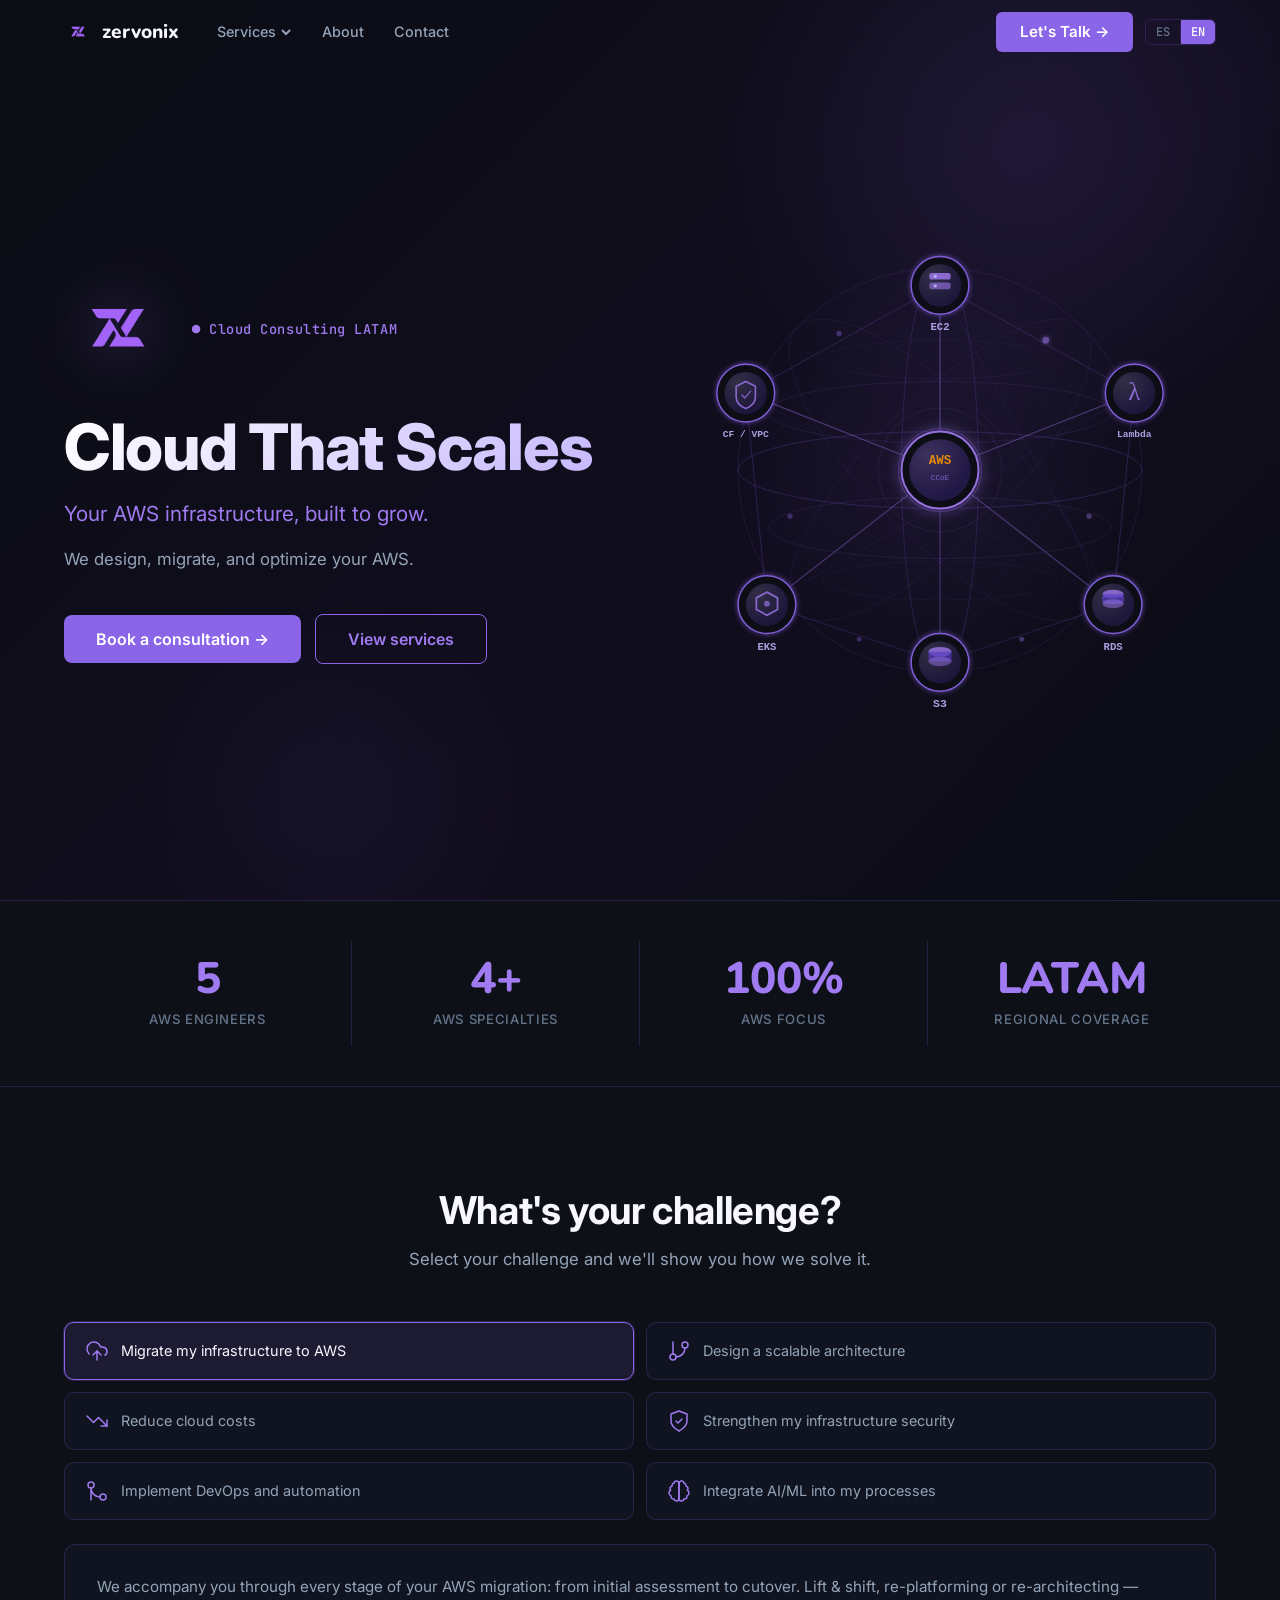
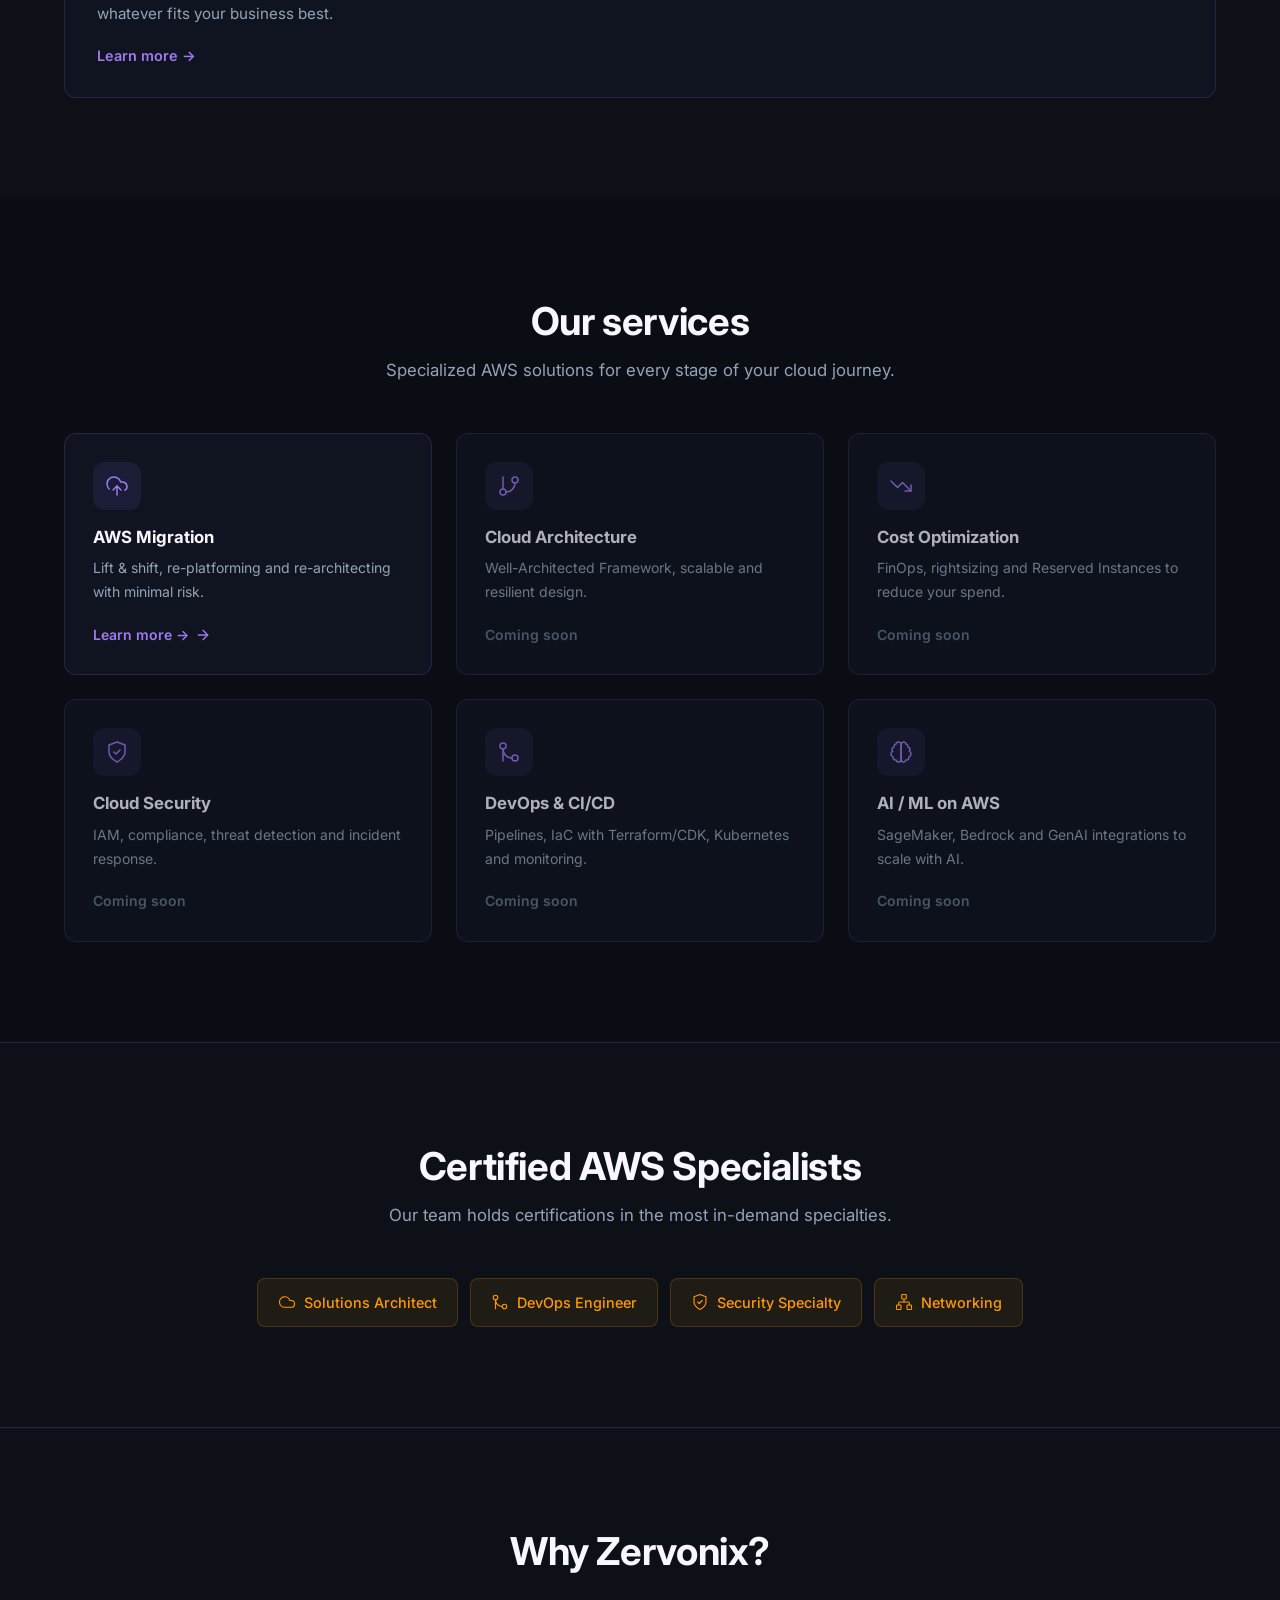
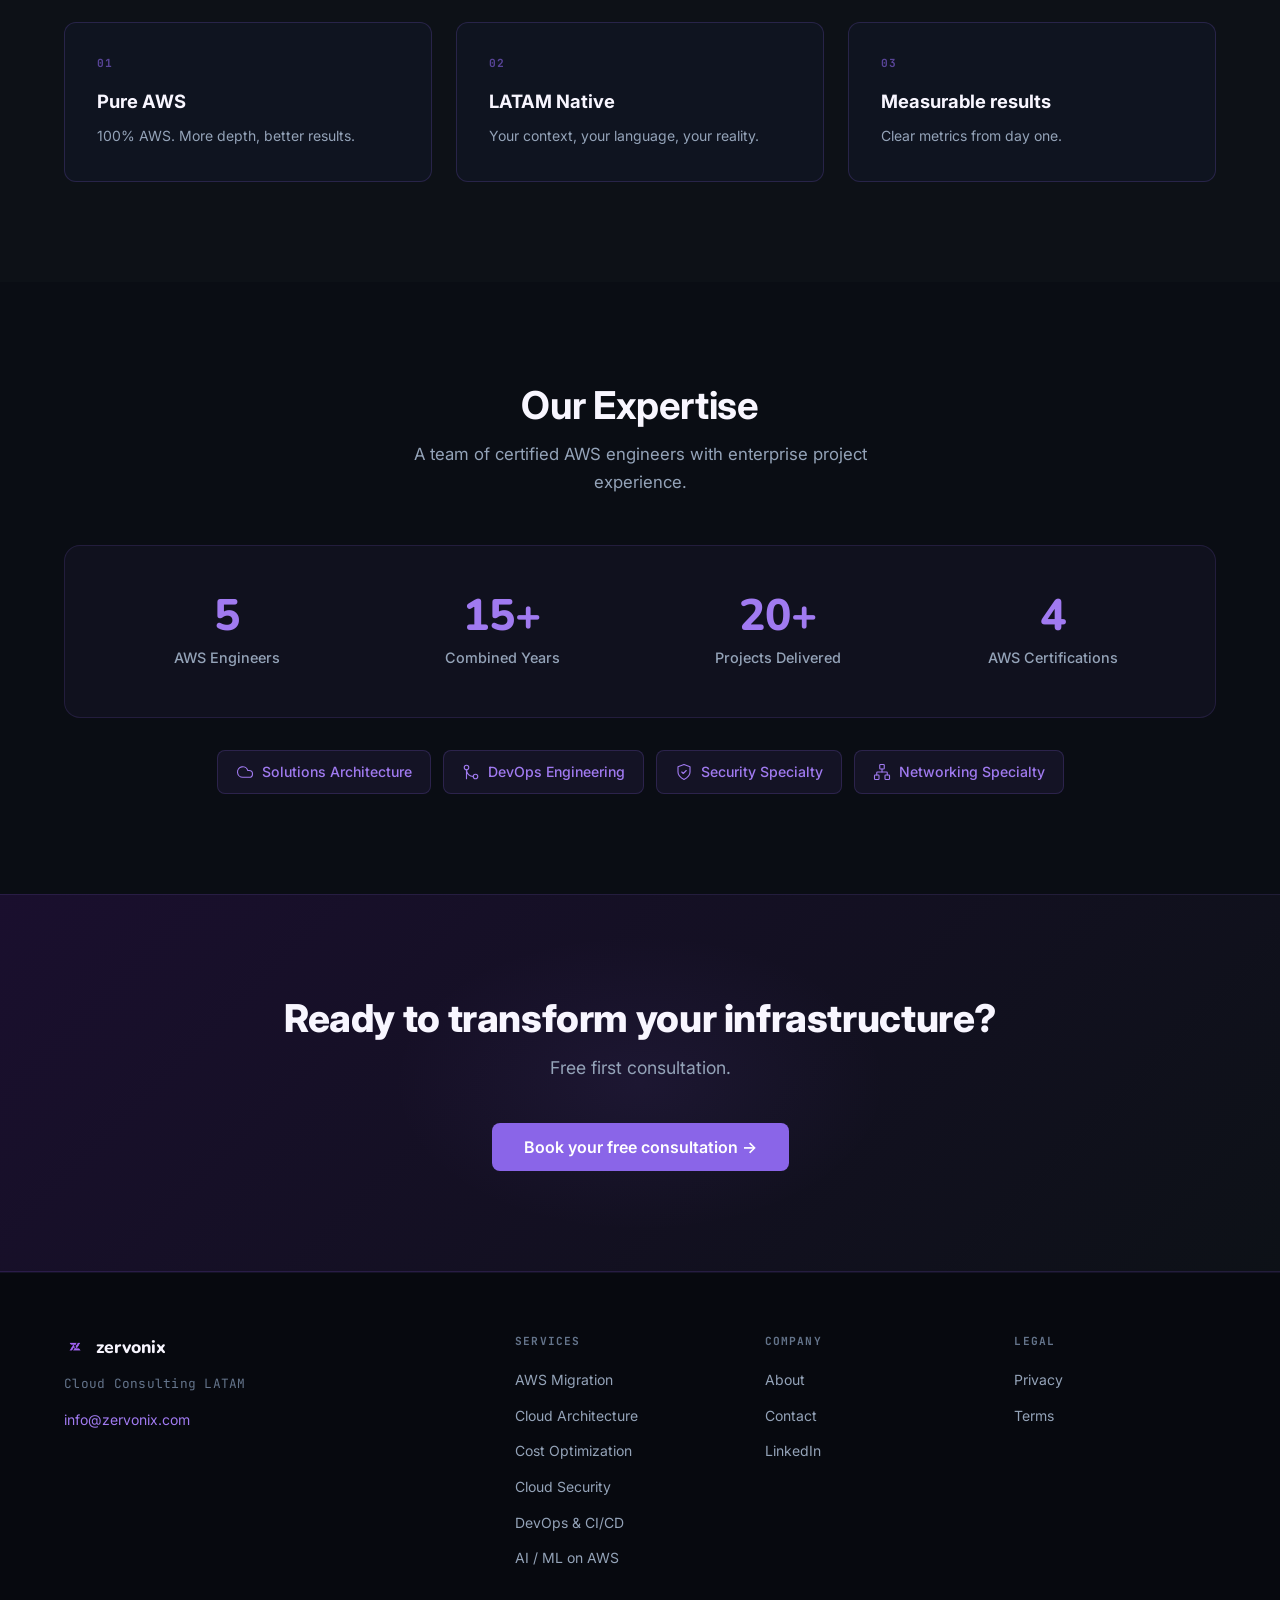
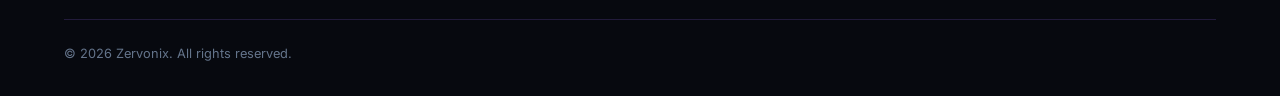
==== commit b30376d6: "feat: minimalist redesign with Lucide icons and expertise metrics Major visual refresh implementing " ====
--- a/index.html
+++ b/index.html
@@ -77,11 +77,11 @@
       <div class="hero__content">
         <div class="hero__brand-row">
           <img src="assets/logo-mark.png" alt="Zervonix" class="hero__isotipo">
-          <span class="badge" data-i18n="hero.badge">● Cloud Consulting LATAM</span>
+          <span class="badge badge--minimal" data-i18n="hero.badge">● Cloud Consulting LATAM</span>
         </div>
         <h1 class="hero__title" data-i18n="hero.title">Cloud That Scales</h1>
         <p class="hero__subtitle" data-i18n="hero.subtitle">Tu infraestructura AWS, diseñada para crecer.</p>
-        <p class="hero__desc" data-i18n="hero.desc">Tu socio estratégico en AWS para Latinoamérica. Diseñamos, migramos y optimizamos con precisión técnica.</p>
+        <p class="hero__desc" data-i18n="hero.desc">Diseñamos, migramos y optimizamos tu AWS.</p>
         <div class="hero__actions">
           <a href="contacto.html" class="btn btn--primary btn--large" data-i18n="hero.cta1">Agenda una consulta →</a>
           <a href="#servicios" class="btn btn--outline btn--large" data-i18n="hero.cta2">Ver servicios</a>
@@ -105,7 +105,7 @@
               <feMerge><feMergeNode in="b"/><feMergeNode in="SourceGraphic"/></feMerge>
             </filter>
             <radialGradient id="bg-aura" cx="50%" cy="50%" r="50%">
-              <stop offset="0%" stop-color="#8A65E8" stop-opacity="0.18"/>
+              <stop offset="0%" stop-color="#8A65E8" stop-opacity="0.10"/>
               <stop offset="100%" stop-color="#8A65E8" stop-opacity="0"/>
             </radialGradient>
             <radialGradient id="node-fill" cx="30%" cy="25%" r="75%">
@@ -245,15 +245,15 @@
   <div class="container">
     <div class="stats-bar__grid">
       <div class="stats-bar__item">
-        <div class="stats-bar__value">5</div>
+        <div class="stats-bar__value" data-counter="5">5</div>
         <div class="stats-bar__label" data-i18n="stats.engineers_label">Ingenieros AWS</div>
       </div>
       <div class="stats-bar__item">
-        <div class="stats-bar__value">4+</div>
+        <div class="stats-bar__value" data-counter="4+">4+</div>
         <div class="stats-bar__label" data-i18n="stats.specs_label">Especialidades AWS</div>
       </div>
       <div class="stats-bar__item">
-        <div class="stats-bar__value">100%</div>
+        <div class="stats-bar__value" data-counter="100">100%</div>
         <div class="stats-bar__label" data-i18n="stats.focus_label">AWS Focus</div>
       </div>
       <div class="stats-bar__item">
@@ -273,27 +273,39 @@
     </div>
     <div class="challenge__grid" role="group" aria-label="Selecciona tu desafío">
       <div class="challenge__option" data-index="1" role="button" tabindex="0">
-        <span class="challenge__option-icon" aria-hidden="true">☁️</span>
+        <span class="challenge__option-icon" aria-hidden="true">
+          <svg xmlns="http://www.w3.org/2000/svg" width="24" height="24" viewBox="0 0 24 24" fill="none" stroke="currentColor" stroke-width="1.5" stroke-linecap="round" stroke-linejoin="round"><path d="M4 14.899A7 7 0 1 1 15.71 8h1.79a4.5 4.5 0 0 1 2.5 8.242"/><path d="M12 12v9"/><path d="m16 16-4-4-4 4"/></svg>
+        </span>
         <span data-i18n="challenge.opt1">Migrar mi infraestructura a AWS</span>
       </div>
       <div class="challenge__option" data-index="2" role="button" tabindex="0">
-        <span class="challenge__option-icon" aria-hidden="true">📐</span>
+        <span class="challenge__option-icon" aria-hidden="true">
+          <svg xmlns="http://www.w3.org/2000/svg" width="24" height="24" viewBox="0 0 24 24" fill="none" stroke="currentColor" stroke-width="1.5" stroke-linecap="round" stroke-linejoin="round"><line x1="6" x2="6" y1="3" y2="15"/><circle cx="18" cy="6" r="3"/><circle cx="6" cy="18" r="3"/><path d="M18 9a9 9 0 0 1-9 9"/></svg>
+        </span>
         <span data-i18n="challenge.opt2">Diseñar una arquitectura escalable</span>
       </div>
       <div class="challenge__option" data-index="3" role="button" tabindex="0">
-        <span class="challenge__option-icon" aria-hidden="true">💰</span>
+        <span class="challenge__option-icon" aria-hidden="true">
+          <svg xmlns="http://www.w3.org/2000/svg" width="24" height="24" viewBox="0 0 24 24" fill="none" stroke="currentColor" stroke-width="1.5" stroke-linecap="round" stroke-linejoin="round"><polyline points="22 17 13.5 8.5 8.5 13.5 2 7"/><polyline points="16 17 22 17 22 11"/></svg>
+        </span>
         <span data-i18n="challenge.opt3">Reducir costos en cloud</span>
       </div>
       <div class="challenge__option" data-index="4" role="button" tabindex="0">
-        <span class="challenge__option-icon" aria-hidden="true">🔒</span>
+        <span class="challenge__option-icon" aria-hidden="true">
+          <svg xmlns="http://www.w3.org/2000/svg" width="24" height="24" viewBox="0 0 24 24" fill="none" stroke="currentColor" stroke-width="1.5" stroke-linecap="round" stroke-linejoin="round"><path d="M12 22s8-4 8-10V5l-8-3-8 3v7c0 6 8 10 8 10"/><path d="m9 12 2 2 4-4"/></svg>
+        </span>
         <span data-i18n="challenge.opt4">Fortalecer la seguridad de mi infraestructura</span>
       </div>
       <div class="challenge__option" data-index="5" role="button" tabindex="0">
-        <span class="challenge__option-icon" aria-hidden="true">⚙️</span>
+        <span class="challenge__option-icon" aria-hidden="true">
+          <svg xmlns="http://www.w3.org/2000/svg" width="24" height="24" viewBox="0 0 24 24" fill="none" stroke="currentColor" stroke-width="1.5" stroke-linecap="round" stroke-linejoin="round"><circle cx="18" cy="18" r="3"/><circle cx="6" cy="6" r="3"/><path d="M6 21V9a9 9 0 0 0 9 9"/></svg>
+        </span>
         <span data-i18n="challenge.opt5">Implementar DevOps y automatización</span>
       </div>
       <div class="challenge__option" data-index="6" role="button" tabindex="0">
-        <span class="challenge__option-icon" aria-hidden="true">🤖</span>
+        <span class="challenge__option-icon" aria-hidden="true">
+          <svg xmlns="http://www.w3.org/2000/svg" width="24" height="24" viewBox="0 0 24 24" fill="none" stroke="currentColor" stroke-width="1.5" stroke-linecap="round" stroke-linejoin="round"><path d="M9.5 2A2.5 2.5 0 0 1 12 4.5v15a2.5 2.5 0 0 1-4.96.44 2.5 2.5 0 0 1-2.96-3.08 3 3 0 0 1-.34-5.58 2.5 2.5 0 0 1 1.32-4.24 2.5 2.5 0 0 1 1.98-3A2.5 2.5 0 0 1 9.5 2Z"/><path d="M14.5 2A2.5 2.5 0 0 0 12 4.5v15a2.5 2.5 0 0 0 4.96.44 2.5 2.5 0 0 0 2.96-3.08 3 3 0 0 0 .34-5.58 2.5 2.5 0 0 0-1.32-4.24 2.5 2.5 0 0 0-1.98-3A2.5 2.5 0 0 0 14.5 2Z"/></svg>
+        </span>
         <span data-i18n="challenge.opt6">Integrar AI/ML en mis procesos</span>
       </div>
     </div>
@@ -312,37 +324,52 @@
     </div>
     <div class="services__grid">
       <div class="service-card">
-        <div class="service-card__icon" aria-hidden="true">🚀</div>
+        <div class="service-card__icon" aria-hidden="true">
+          <svg xmlns="http://www.w3.org/2000/svg" width="24" height="24" viewBox="0 0 24 24" fill="none" stroke="currentColor" stroke-width="1.5" stroke-linecap="round" stroke-linejoin="round"><path d="M4 14.899A7 7 0 1 1 15.71 8h1.79a4.5 4.5 0 0 1 2.5 8.242"/><path d="M12 12v9"/><path d="m16 16-4-4-4 4"/></svg>
+        </div>
         <h3 class="service-card__title" data-i18n="services.s1.name">Migración AWS</h3>
         <p class="service-card__desc" data-i18n="services.s1.desc">Lift &amp; shift, re-platforming y re-architecting con mínimo riesgo.</p>
-        <a href="servicios/aws-migration.html" class="service-card__link" data-i18n="services.learn_more">Ver más →</a>
+        <a href="servicios/aws-migration.html" class="service-card__link">
+          <span data-i18n="services.learn_more">Ver más</span>
+          <svg xmlns="http://www.w3.org/2000/svg" width="16" height="16" viewBox="0 0 24 24" fill="none" stroke="currentColor" stroke-width="2" stroke-linecap="round" stroke-linejoin="round"><path d="M5 12h14"/><path d="m12 5 7 7-7 7"/></svg>
+        </a>
       </div>
       <div class="service-card service-card--coming-soon">
-        <div class="service-card__icon" aria-hidden="true">📐</div>
+        <div class="service-card__icon" aria-hidden="true">
+          <svg xmlns="http://www.w3.org/2000/svg" width="24" height="24" viewBox="0 0 24 24" fill="none" stroke="currentColor" stroke-width="1.5" stroke-linecap="round" stroke-linejoin="round"><line x1="6" x2="6" y1="3" y2="15"/><circle cx="18" cy="6" r="3"/><circle cx="6" cy="18" r="3"/><path d="M18 9a9 9 0 0 1-9 9"/></svg>
+        </div>
         <h3 class="service-card__title" data-i18n="services.s2.name">Arquitectura Cloud</h3>
         <p class="service-card__desc" data-i18n="services.s2.desc">Well-Architected Framework, diseño escalable y resiliente.</p>
         <span class="service-card__link" data-i18n="services.coming_soon">Próximamente</span>
       </div>
       <div class="service-card service-card--coming-soon">
-        <div class="service-card__icon" aria-hidden="true">💰</div>
+        <div class="service-card__icon" aria-hidden="true">
+          <svg xmlns="http://www.w3.org/2000/svg" width="24" height="24" viewBox="0 0 24 24" fill="none" stroke="currentColor" stroke-width="1.5" stroke-linecap="round" stroke-linejoin="round"><polyline points="22 17 13.5 8.5 8.5 13.5 2 7"/><polyline points="16 17 22 17 22 11"/></svg>
+        </div>
         <h3 class="service-card__title" data-i18n="services.s3.name">Optimización de Costos</h3>
         <p class="service-card__desc" data-i18n="services.s3.desc">FinOps, rightsizing y Reserved Instances para reducir tu gasto.</p>
         <span class="service-card__link" data-i18n="services.coming_soon">Próximamente</span>
       </div>
       <div class="service-card service-card--coming-soon">
-        <div class="service-card__icon" aria-hidden="true">🔒</div>
+        <div class="service-card__icon" aria-hidden="true">
+          <svg xmlns="http://www.w3.org/2000/svg" width="24" height="24" viewBox="0 0 24 24" fill="none" stroke="currentColor" stroke-width="1.5" stroke-linecap="round" stroke-linejoin="round"><path d="M12 22s8-4 8-10V5l-8-3-8 3v7c0 6 8 10 8 10"/><path d="m9 12 2 2 4-4"/></svg>
+        </div>
         <h3 class="service-card__title" data-i18n="services.s4.name">Seguridad Cloud</h3>
         <p class="service-card__desc" data-i18n="services.s4.desc">IAM, compliance, threat detection y respuesta a incidentes.</p>
         <span class="service-card__link" data-i18n="services.coming_soon">Próximamente</span>
       </div>
       <div class="service-card service-card--coming-soon">
-        <div class="service-card__icon" aria-hidden="true">⚙️</div>
+        <div class="service-card__icon" aria-hidden="true">
+          <svg xmlns="http://www.w3.org/2000/svg" width="24" height="24" viewBox="0 0 24 24" fill="none" stroke="currentColor" stroke-width="1.5" stroke-linecap="round" stroke-linejoin="round"><circle cx="18" cy="18" r="3"/><circle cx="6" cy="6" r="3"/><path d="M6 21V9a9 9 0 0 0 9 9"/></svg>
+        </div>
         <h3 class="service-card__title" data-i18n="services.s5.name">DevOps &amp; CI/CD</h3>
         <p class="service-card__desc" data-i18n="services.s5.desc">Pipelines, IaC con Terraform/CDK, Kubernetes y monitoreo.</p>
         <span class="service-card__link" data-i18n="services.coming_soon">Próximamente</span>
       </div>
       <div class="service-card service-card--coming-soon">
-        <div class="service-card__icon" aria-hidden="true">🤖</div>
+        <div class="service-card__icon" aria-hidden="true">
+          <svg xmlns="http://www.w3.org/2000/svg" width="24" height="24" viewBox="0 0 24 24" fill="none" stroke="currentColor" stroke-width="1.5" stroke-linecap="round" stroke-linejoin="round"><path d="M9.5 2A2.5 2.5 0 0 1 12 4.5v15a2.5 2.5 0 0 1-4.96.44 2.5 2.5 0 0 1-2.96-3.08 3 3 0 0 1-.34-5.58 2.5 2.5 0 0 1 1.32-4.24 2.5 2.5 0 0 1 1.98-3A2.5 2.5 0 0 1 9.5 2Z"/><path d="M14.5 2A2.5 2.5 0 0 0 12 4.5v15a2.5 2.5 0 0 0 4.96.44 2.5 2.5 0 0 0 2.96-3.08 3 3 0 0 0 .34-5.58 2.5 2.5 0 0 0-1.32-4.24 2.5 2.5 0 0 0-1.98-3A2.5 2.5 0 0 0 14.5 2Z"/></svg>
+        </div>
         <h3 class="service-card__title" data-i18n="services.s6.name">AI / ML en AWS</h3>
         <p class="service-card__desc" data-i18n="services.s6.desc">SageMaker, Bedrock y GenAI integrations para escalar con IA.</p>
         <span class="service-card__link" data-i18n="services.coming_soon">Próximamente</span>
@@ -351,24 +378,30 @@
   </div>
 </section>
 
-<!-- ============ AWS PARTNER ============ -->
-<section class="section aws-partner">
-  <div class="container">
-    <div class="aws-partner__inner">
-      <div class="aws-partner__badge" aria-label="AWS Cloud Partner">
-        <div class="aws-partner__badge-logo">AWS</div>
-        <div class="aws-partner__badge-sub">Cloud<br>Partner</div>
-      </div>
-      <div class="aws-partner__content">
-        <h2 data-i18n="partner.title">Respaldados por Amazon Web Services</h2>
-        <p data-i18n="partner.desc">Nuestro equipo cuenta con certificaciones AWS en Solutions Architecture, DevOps Engineer, Security Specialty y Networking — las especialidades más demandadas en proyectos cloud enterprise.</p>
-        <div class="aws-partner__certs">
-          <span class="aws-cert-badge">☁ Solutions Architect</span>
-          <span class="aws-cert-badge">⚙ DevOps Engineer</span>
-          <span class="aws-cert-badge">🔒 Security Specialty</span>
-          <span class="aws-cert-badge">🌐 Networking</span>
-        </div>
-      </div>
+<!-- ============ AWS EXPERTISE ============ -->
+<section class="section aws-expertise">
+  <div class="container">
+    <div class="section__header">
+      <h2 class="section__title" data-i18n="aws.title">Especialistas AWS Certificados</h2>
+      <p class="section__subtitle" data-i18n="aws.subtitle">Nuestro equipo cuenta con certificaciones en las especialidades más demandadas.</p>
+    </div>
+    <div class="aws-expertise__certs">
+      <span class="aws-cert-badge">
+        <svg xmlns="http://www.w3.org/2000/svg" width="18" height="18" viewBox="0 0 24 24" fill="none" stroke="currentColor" stroke-width="1.5" stroke-linecap="round" stroke-linejoin="round"><path d="M17.5 19H9a7 7 0 1 1 6.71-9h1.79a4.5 4.5 0 1 1 0 9Z"/></svg>
+        Solutions Architect
+      </span>
+      <span class="aws-cert-badge">
+        <svg xmlns="http://www.w3.org/2000/svg" width="18" height="18" viewBox="0 0 24 24" fill="none" stroke="currentColor" stroke-width="1.5" stroke-linecap="round" stroke-linejoin="round"><circle cx="18" cy="18" r="3"/><circle cx="6" cy="6" r="3"/><path d="M6 21V9a9 9 0 0 0 9 9"/></svg>
+        DevOps Engineer
+      </span>
+      <span class="aws-cert-badge">
+        <svg xmlns="http://www.w3.org/2000/svg" width="18" height="18" viewBox="0 0 24 24" fill="none" stroke="currentColor" stroke-width="1.5" stroke-linecap="round" stroke-linejoin="round"><path d="M12 22s8-4 8-10V5l-8-3-8 3v7c0 6 8 10 8 10"/><path d="m9 12 2 2 4-4"/></svg>
+        Security Specialty
+      </span>
+      <span class="aws-cert-badge">
+        <svg xmlns="http://www.w3.org/2000/svg" width="18" height="18" viewBox="0 0 24 24" fill="none" stroke="currentColor" stroke-width="1.5" stroke-linecap="round" stroke-linejoin="round"><rect x="16" y="16" width="6" height="6" rx="1"/><rect x="2" y="16" width="6" height="6" rx="1"/><rect x="9" y="2" width="6" height="6" rx="1"/><path d="M5 16v-3a1 1 0 0 1 1-1h12a1 1 0 0 1 1 1v3"/><path d="M12 12V8"/></svg>
+        Networking
+      </span>
     </div>
   </div>
 </section>
@@ -399,41 +432,51 @@
   </div>
 </section>
 
-<!-- ============ TEAM ============ -->
+<!-- ============ EXPERTISE ============ -->
 <section class="section">
   <div class="container">
     <div class="section__header">
-      <h2 class="section__title" data-i18n="team.title">Nuestro equipo</h2>
-      <p class="section__subtitle" data-i18n="team.subtitle">Ingenieros certificados AWS con experiencia en proyectos enterprise para Latinoamérica.</p>
-    </div>
-    <div class="team__grid">
-      <div class="team-card">
-        <div class="team-card__avatar" aria-hidden="true">A</div>
-        <div class="team-card__name">Ingeniero 1</div>
-        <div class="team-card__role">AWS Solutions<br>Architect</div>
-      </div>
-      <div class="team-card">
-        <div class="team-card__avatar" aria-hidden="true">B</div>
-        <div class="team-card__name">Ingeniero 2</div>
-        <div class="team-card__role">AWS DevOps<br>Engineer</div>
-      </div>
-      <div class="team-card">
-        <div class="team-card__avatar" aria-hidden="true">C</div>
-        <div class="team-card__name">Ingeniero 3</div>
-        <div class="team-card__role">AWS Security<br>Specialty</div>
-      </div>
-      <div class="team-card">
-        <div class="team-card__avatar" aria-hidden="true">D</div>
-        <div class="team-card__name">Ingeniero 4</div>
-        <div class="team-card__role">AWS Networking<br>Specialty</div>
-      </div>
-      <div class="team-card">
-        <div class="team-card__avatar" aria-hidden="true">E</div>
-        <div class="team-card__name">Ingeniero 5</div>
-        <div class="team-card__role">AWS Solutions<br>Architect</div>
-      </div>
-    </div>
-    <p style="text-align:center;margin-top:28px;font-size:0.82rem;color:var(--color-text-muted)">Nombres y fotos reales se agregan antes del lanzamiento.</p>
+      <h2 class="section__title" data-i18n="expertise.title">Nuestro Expertise</h2>
+      <p class="section__subtitle" data-i18n="expertise.subtitle">Un equipo de ingenieros certificados AWS con experiencia en proyectos enterprise.</p>
+    </div>
+    <div class="expertise">
+      <div class="expertise__metrics fade-in-on-scroll">
+        <div class="expertise__metric">
+          <div class="expertise__metric-value" data-counter="5">5</div>
+          <div class="expertise__metric-label" data-i18n="expertise.engineers">Ingenieros AWS</div>
+        </div>
+        <div class="expertise__metric">
+          <div class="expertise__metric-value" data-counter="15+">15+</div>
+          <div class="expertise__metric-label" data-i18n="expertise.years">Años combinados</div>
+        </div>
+        <div class="expertise__metric">
+          <div class="expertise__metric-value" data-counter="20+">20+</div>
+          <div class="expertise__metric-label" data-i18n="expertise.projects">Proyectos entregados</div>
+        </div>
+        <div class="expertise__metric">
+          <div class="expertise__metric-value" data-counter="4">4</div>
+          <div class="expertise__metric-label" data-i18n="expertise.certs">Certificaciones AWS</div>
+        </div>
+      </div>
+      <div class="expertise__specialties fade-in-on-scroll">
+        <span class="expertise__specialty">
+          <svg xmlns="http://www.w3.org/2000/svg" width="18" height="18" viewBox="0 0 24 24" fill="none" stroke="currentColor" stroke-width="1.5" stroke-linecap="round" stroke-linejoin="round"><path d="M17.5 19H9a7 7 0 1 1 6.71-9h1.79a4.5 4.5 0 1 1 0 9Z"/></svg>
+          Solutions Architecture
+        </span>
+        <span class="expertise__specialty">
+          <svg xmlns="http://www.w3.org/2000/svg" width="18" height="18" viewBox="0 0 24 24" fill="none" stroke="currentColor" stroke-width="1.5" stroke-linecap="round" stroke-linejoin="round"><circle cx="18" cy="18" r="3"/><circle cx="6" cy="6" r="3"/><path d="M6 21V9a9 9 0 0 0 9 9"/></svg>
+          DevOps Engineering
+        </span>
+        <span class="expertise__specialty">
+          <svg xmlns="http://www.w3.org/2000/svg" width="18" height="18" viewBox="0 0 24 24" fill="none" stroke="currentColor" stroke-width="1.5" stroke-linecap="round" stroke-linejoin="round"><path d="M12 22s8-4 8-10V5l-8-3-8 3v7c0 6 8 10 8 10"/><path d="m9 12 2 2 4-4"/></svg>
+          Security Specialty
+        </span>
+        <span class="expertise__specialty">
+          <svg xmlns="http://www.w3.org/2000/svg" width="18" height="18" viewBox="0 0 24 24" fill="none" stroke="currentColor" stroke-width="1.5" stroke-linecap="round" stroke-linejoin="round"><rect x="16" y="16" width="6" height="6" rx="1"/><rect x="2" y="16" width="6" height="6" rx="1"/><rect x="9" y="2" width="6" height="6" rx="1"/><path d="M5 16v-3a1 1 0 0 1 1-1h12a1 1 0 0 1 1 1v3"/><path d="M12 12V8"/></svg>
+          Networking Specialty
+        </span>
+      </div>
+    </div>
   </div>
 </section>
 
@@ -442,7 +485,7 @@
   <div class="container">
     <h2 class="cta-final__title" data-i18n="cta.title">¿Listo para transformar tu infraestructura?</h2>
     <p class="cta-final__subtitle" data-i18n="cta.subtitle">Hablemos de tu proyecto. Primera consulta sin costo.</p>
-    <a href="contacto.html" class="btn btn--primary btn--large" data-i18n="cta.btn">Agenda tu consulta gratuita →</a>
+    <a href="contacto.html" class="btn btn--primary btn--large btn--pulse" data-i18n="cta.btn">Agenda tu consulta gratuita →</a>
   </div>
 </section>
 
--- a/css/styles.css
+++ b/css/styles.css
@@ -28,14 +28,17 @@
   /* Spacing */
   --container-max: 1200px;
   --container-pad: 24px;
-  --section-py-desktop: 80px;
-  --section-py-mobile:  48px;
-  --card-gap: 20px;
+  --section-py-desktop: 100px;
+  --section-py-mobile:  60px;
+  --card-gap: 24px;
 
   /* Transitions */
   --transition-fast: 0.15s ease;
-  --transition-base: 0.2s ease;
-  --transition-slow: 0.3s ease;
+  --transition-base: 0.25s ease;
+  --transition-slow: 0.4s ease;
+
+  /* Glow Effects */
+  --glow-opacity: 0.15;
 
   /* Radii */
   --radius-sm:  6px;
@@ -246,6 +249,13 @@
   background: rgba(255, 153, 0, 0.08);
 }
 
+.badge--minimal {
+  background: transparent;
+  border: none;
+  padding: 0;
+  font-size: 0.85rem;
+}
+
 /* ============================================================
    RESPONSIVE BASE
    ============================================================ */
--- a/css/components.css
+++ b/css/components.css
@@ -394,7 +394,7 @@
 .hero__subtitle {
   font-size: 1.3rem;
   color: var(--color-purple-bright);
-  font-weight: 500;
+  font-weight: 400;
   margin-bottom: 16px;
   line-height: 1.4;
 }
@@ -440,7 +440,7 @@
 }
 
 .stats-bar__value {
-  font-size: 2.5rem;
+  font-size: 2.75rem;
   font-weight: 800;
   color: var(--color-purple-bright);
   line-height: 1;
@@ -452,7 +452,7 @@
   font-size: 0.82rem;
   color: var(--color-text-muted);
   font-weight: 500;
-  letter-spacing: 0.03em;
+  letter-spacing: 0.05em;
   text-transform: uppercase;
 }
 
@@ -492,9 +492,10 @@
 }
 
 .challenge__option:hover {
-  border-color: rgba(138, 101, 232, 0.45);
-  color: var(--color-white);
-  background: rgba(138, 101, 232, 0.06);
+  border-color: var(--color-purple);
+  background: rgba(138, 101, 232, 0.05);
+  color: var(--color-white);
+  transform: translateY(-2px);
 }
 
 .challenge__option.active {
@@ -505,9 +506,16 @@
 }
 
 .challenge__option-icon {
-  font-size: 1.4rem;
+  display: flex;
+  align-items: center;
+  justify-content: center;
   flex-shrink: 0;
-  line-height: 1;
+  color: var(--color-purple-bright);
+}
+
+.challenge__option-icon svg {
+  width: 24px;
+  height: 24px;
 }
 
 .challenge__description {
@@ -575,9 +583,20 @@
 }
 
 .service-card__icon {
-  font-size: 2rem;
+  width: 48px;
+  height: 48px;
+  display: flex;
+  align-items: center;
+  justify-content: center;
+  background: rgba(138, 101, 232, 0.1);
+  border-radius: 12px;
   margin-bottom: 16px;
-  line-height: 1;
+  color: var(--color-purple-bright);
+}
+
+.service-card__icon svg {
+  width: 24px;
+  height: 24px;
 }
 
 .service-card__title {
@@ -601,17 +620,23 @@
   font-weight: 600;
   display: inline-flex;
   align-items: center;
-  gap: 4px;
+  gap: 6px;
   transition: gap var(--transition-fast), color var(--transition-fast);
   text-decoration: none;
 }
 
-.service-card:hover .service-card__link {
-  gap: 8px;
+.service-card__link svg {
+  width: 16px;
+  height: 16px;
+  transition: transform var(--transition-fast);
+}
+
+.service-card:hover .service-card__link svg {
+  transform: translateX(4px);
 }
 
 .service-card--coming-soon {
-  opacity: 0.6;
+  opacity: 0.7;
   pointer-events: none;
 }
 
@@ -630,87 +655,43 @@
 /* ============================================================
    AWS PARTNER
    ============================================================ */
-.aws-partner {
+/* ============================================================
+   AWS EXPERTISE (replaces AWS Partner)
+   ============================================================ */
+.aws-expertise {
   background: var(--color-bg-elevated);
   border-top: 1px solid var(--color-border);
   border-bottom: 1px solid var(--color-border);
 }
 
-.aws-partner__inner {
-  display: flex;
-  align-items: center;
-  gap: 48px;
-}
-
-.aws-partner__badge {
-  flex-shrink: 0;
-  width: 120px;
-  height: 120px;
-  border: 2px solid rgba(255, 153, 0, 0.4);
-  border-radius: var(--radius-lg);
-  background: rgba(255, 153, 0, 0.06);
-  display: flex;
-  flex-direction: column;
-  align-items: center;
+.aws-expertise__certs {
+  display: flex;
+  flex-wrap: wrap;
   justify-content: center;
-  gap: 6px;
-  padding: 16px;
-}
-
-.aws-partner__badge-logo {
-  font-size: 1.6rem;
-  font-weight: 900;
-  color: var(--color-aws);
-  font-family: var(--font-brand);
-  letter-spacing: -0.02em;
-  line-height: 1;
-}
-
-.aws-partner__badge-sub {
-  font-size: 0.6rem;
-  color: var(--color-aws);
-  font-family: var(--font-mono);
-  text-align: center;
-  line-height: 1.4;
-  opacity: 0.85;
-  text-transform: uppercase;
-  letter-spacing: 0.04em;
-}
-
-.aws-partner__content h2 {
-  color: var(--color-white);
-  margin-bottom: 12px;
-}
-
-.aws-partner__content p {
-  max-width: 520px;
-  font-size: 0.95rem;
-}
-
-.aws-partner__certs {
-  display: flex;
-  flex-wrap: wrap;
-  gap: 8px;
-  margin-top: 20px;
+  gap: 12px;
 }
 
 .aws-cert-badge {
   display: inline-flex;
   align-items: center;
-  gap: 6px;
-  padding: 5px 12px;
-  border-radius: var(--radius-sm);
-  font-size: 0.78rem;
-  font-family: var(--font-mono);
+  gap: 8px;
+  padding: 12px 20px;
+  border-radius: 8px;
+  font-size: 0.9rem;
+  font-weight: 500;
   color: var(--color-aws);
   background: rgba(255, 153, 0, 0.08);
-  border: 1px solid rgba(255, 153, 0, 0.25);
-}
-
-@media (max-width: 640px) {
-  .aws-partner__inner { flex-direction: column; align-items: flex-start; gap: 24px; }
-  .aws-partner__badge { width: 80px; height: 80px; }
-  .aws-partner__badge-logo { font-size: 1.2rem; }
+  border: 1px solid rgba(255, 153, 0, 0.2);
+  transition: all var(--transition-base);
+}
+
+.aws-cert-badge:hover {
+  background: rgba(255, 153, 0, 0.12);
+  border-color: rgba(255, 153, 0, 0.35);
+}
+
+.aws-cert-badge svg {
+  flex-shrink: 0;
 }
 
 /* ============================================================
@@ -741,6 +722,7 @@
   font-weight: 700;
   letter-spacing: 0.1em;
   margin-bottom: 16px;
+  opacity: 0.6;
 }
 
 .why__item-title {
@@ -827,10 +809,10 @@
    ============================================================ */
 .cta-final {
   background: linear-gradient(135deg, #1a0f2e 0%, #0d1117 100%);
-  border-top: 1px solid rgba(138, 101, 232, 0.2);
-  border-bottom: 1px solid rgba(138, 101, 232, 0.2);
+  border-top: 1px solid rgba(138, 101, 232, 0.15);
+  border-bottom: 1px solid rgba(138, 101, 232, 0.15);
   text-align: center;
-  padding: 96px 0;
+  padding: 100px 0;
   position: relative;
   overflow: hidden;
 }
@@ -871,13 +853,13 @@
 .footer {
   background: #07090f;
   padding: 60px 0 32px;
-  border-top: 1px solid var(--color-border);
+  border-top: 1px solid rgba(138, 101, 232, 0.1);
 }
 
 .footer__inner {
   display: grid;
   grid-template-columns: 2fr 1fr 1fr 1fr;
-  gap: 40px;
+  gap: 48px;
   margin-bottom: 48px;
 }
 
@@ -1482,3 +1464,154 @@
   .values__grid { grid-template-columns: repeat(2, 1fr); }
   .certs-grid { grid-template-columns: 1fr; max-width: 100%; }
 }
+
+/* ============================================================
+   SCROLL ANIMATIONS
+   ============================================================ */
+.fade-in-on-scroll {
+  opacity: 0;
+  transform: translateY(20px);
+  transition: opacity 0.6s ease, transform 0.6s ease;
+}
+
+.fade-in-on-scroll.visible {
+  opacity: 1;
+  transform: translateY(0);
+}
+
+/* Stagger delays for grouped elements */
+.stagger-1 { transition-delay: 0.1s; }
+.stagger-2 { transition-delay: 0.2s; }
+.stagger-3 { transition-delay: 0.3s; }
+.stagger-4 { transition-delay: 0.4s; }
+.stagger-5 { transition-delay: 0.5s; }
+.stagger-6 { transition-delay: 0.6s; }
+
+/* Hero-specific animations */
+.hero__content {
+  opacity: 0;
+  transform: translateX(-30px);
+  transition: opacity 0.7s ease 0.2s, transform 0.7s ease 0.2s;
+}
+
+.hero__content.visible {
+  opacity: 1;
+  transform: translateX(0);
+}
+
+.hero__visual {
+  opacity: 0;
+  transition: opacity 0.6s ease 0.4s;
+}
+
+.hero__visual.visible {
+  opacity: 1;
+}
+
+/* Button pulse animation for CTA */
+@keyframes subtle-pulse {
+  0%, 100% { box-shadow: 0 8px 24px rgba(138, 101, 232, 0.25); }
+  50% { box-shadow: 0 8px 32px rgba(138, 101, 232, 0.4); }
+}
+
+.btn--pulse {
+  animation: subtle-pulse 3s ease-in-out infinite;
+}
+
+/* ============================================================
+   EXPERTISE SECTION (replaces Team Cards)
+   ============================================================ */
+.expertise {
+  text-align: center;
+}
+
+.expertise__metrics {
+  display: grid;
+  grid-template-columns: repeat(4, 1fr);
+  gap: 32px;
+  padding: 48px 40px;
+  background: rgba(138, 101, 232, 0.05);
+  border: 1px solid rgba(138, 101, 232, 0.15);
+  border-radius: 16px;
+  margin-bottom: 32px;
+}
+
+.expertise__metric {
+  text-align: center;
+}
+
+.expertise__metric-value {
+  font-size: 2.75rem;
+  font-weight: 800;
+  color: var(--color-purple-bright);
+  font-family: var(--font-brand);
+  line-height: 1;
+  margin-bottom: 8px;
+}
+
+.expertise__metric-label {
+  font-size: 0.9rem;
+  color: var(--color-text-secondary);
+  font-weight: 500;
+}
+
+.expertise__specialties {
+  display: flex;
+  flex-wrap: wrap;
+  justify-content: center;
+  gap: 12px;
+}
+
+.expertise__specialty {
+  display: inline-flex;
+  align-items: center;
+  gap: 8px;
+  padding: 10px 18px;
+  background: rgba(138, 101, 232, 0.08);
+  border: 1px solid rgba(138, 101, 232, 0.2);
+  border-radius: 8px;
+  font-size: 0.88rem;
+  font-weight: 500;
+  color: var(--color-purple-bright);
+  transition: all var(--transition-base);
+}
+
+.expertise__specialty:hover {
+  background: rgba(138, 101, 232, 0.12);
+  border-color: rgba(138, 101, 232, 0.35);
+}
+
+.expertise__specialty svg {
+  width: 18px;
+  height: 18px;
+  stroke-width: 1.5;
+}
+
+@media (max-width: 900px) {
+  .expertise__metrics {
+    grid-template-columns: repeat(2, 1fr);
+    gap: 24px;
+    padding: 32px 24px;
+  }
+}
+
+@media (max-width: 640px) {
+  .expertise__metrics {
+    grid-template-columns: 1fr 1fr;
+    gap: 20px;
+    padding: 28px 20px;
+  }
+
+  .expertise__metric-value {
+    font-size: 2.25rem;
+  }
+
+  .expertise__specialties {
+    gap: 8px;
+  }
+
+  .expertise__specialty {
+    padding: 8px 14px;
+    font-size: 0.82rem;
+  }
+}
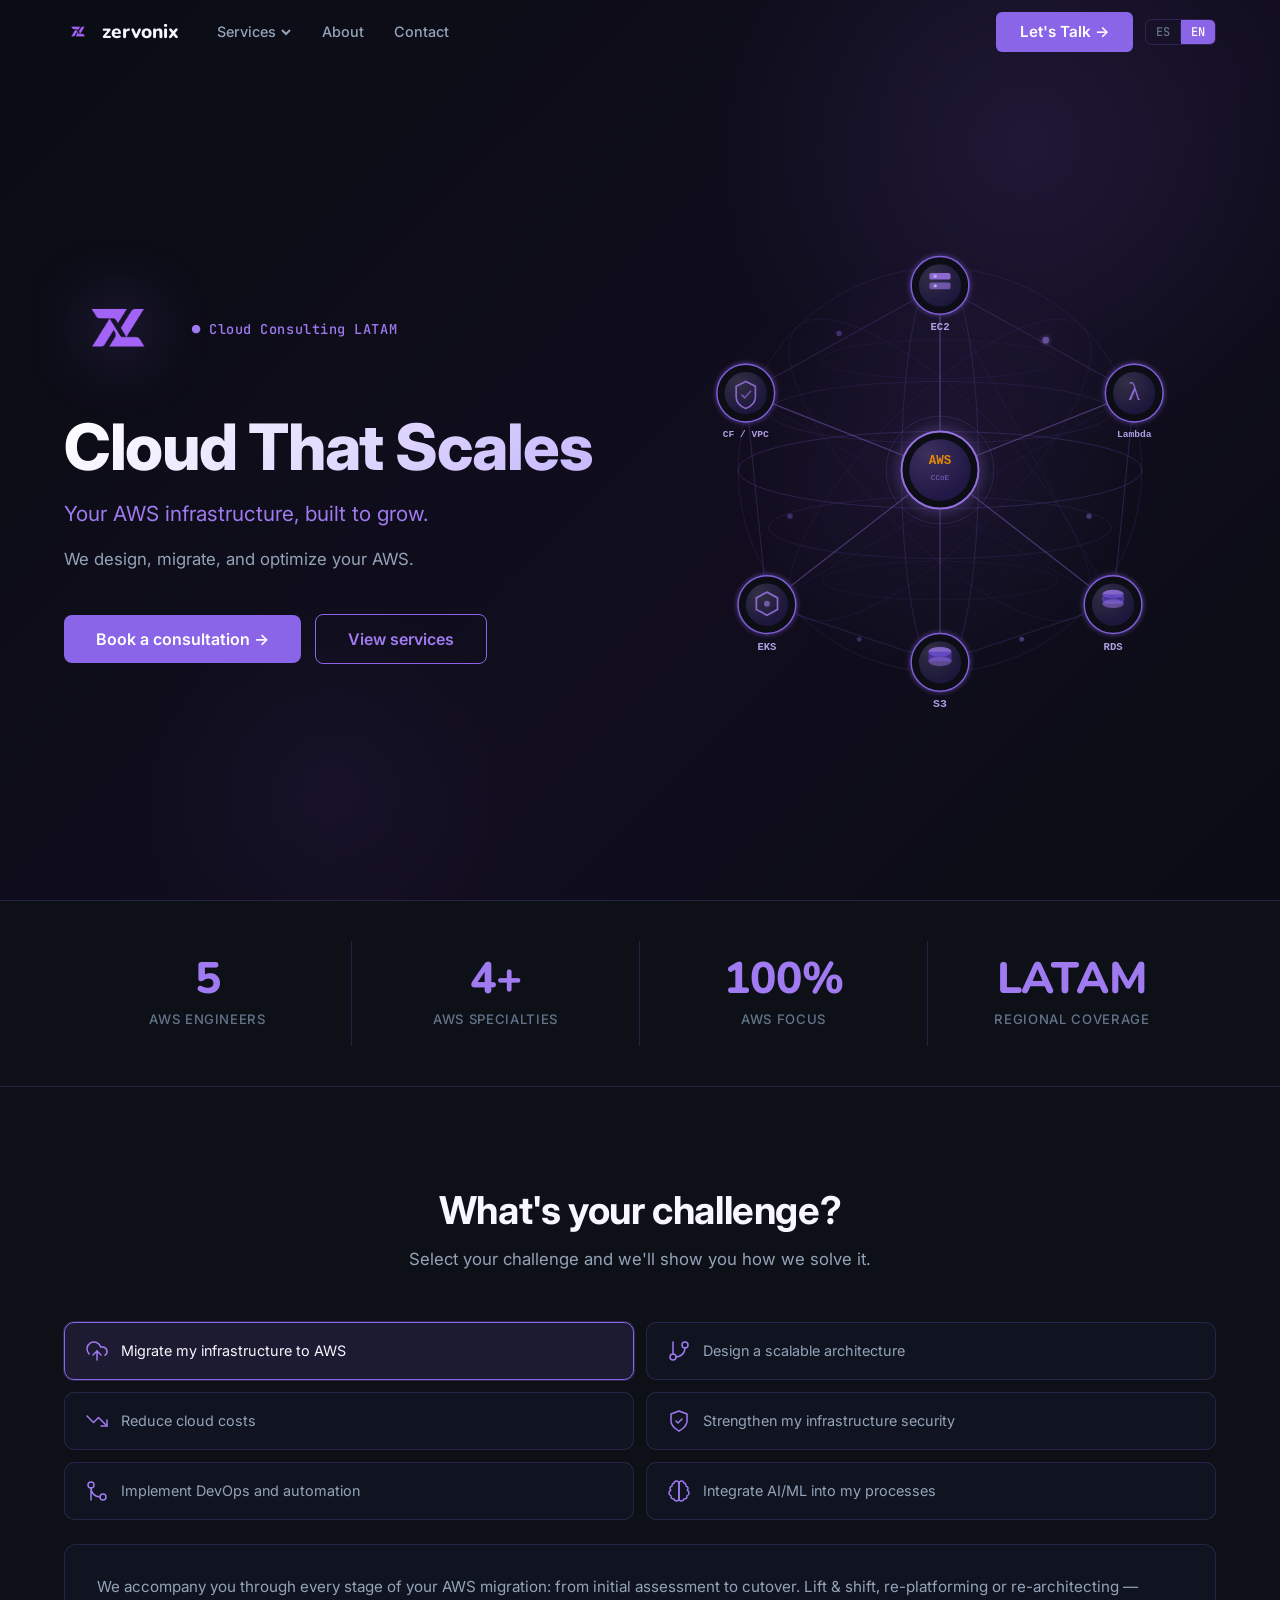
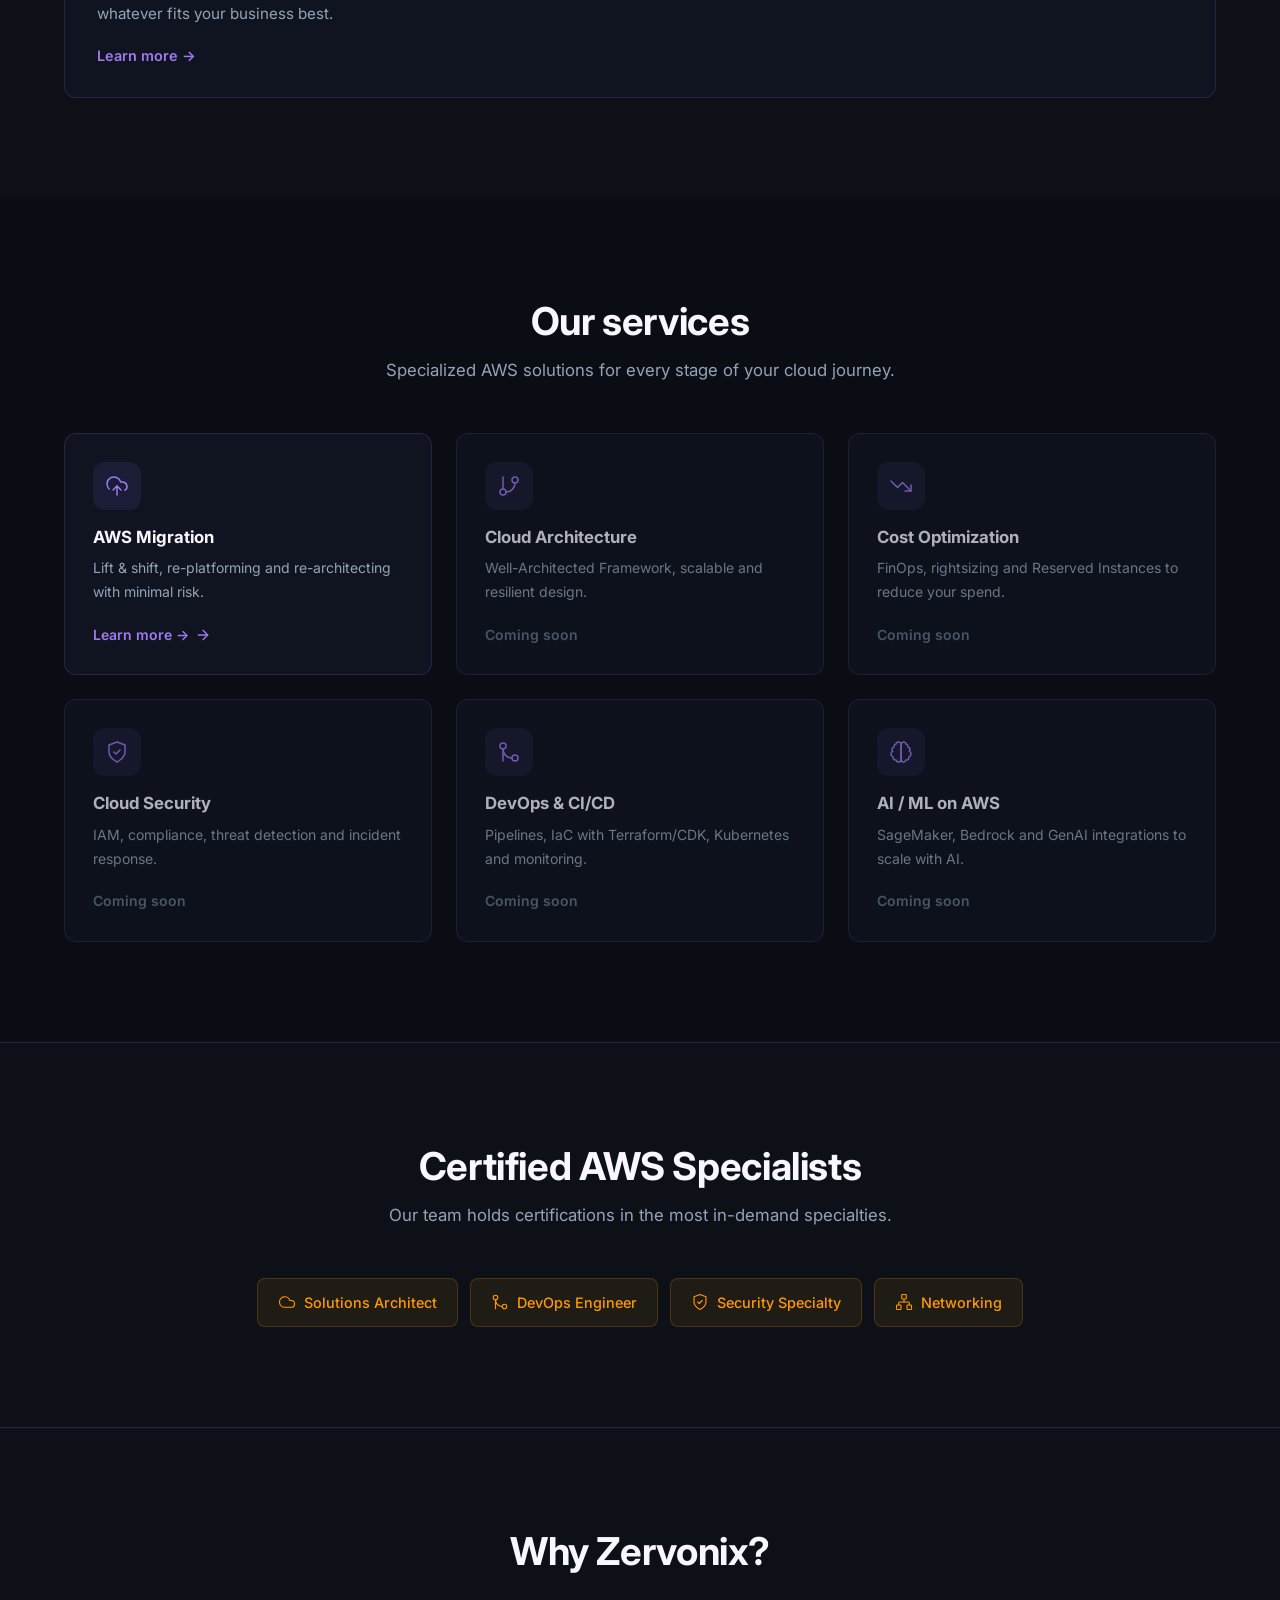
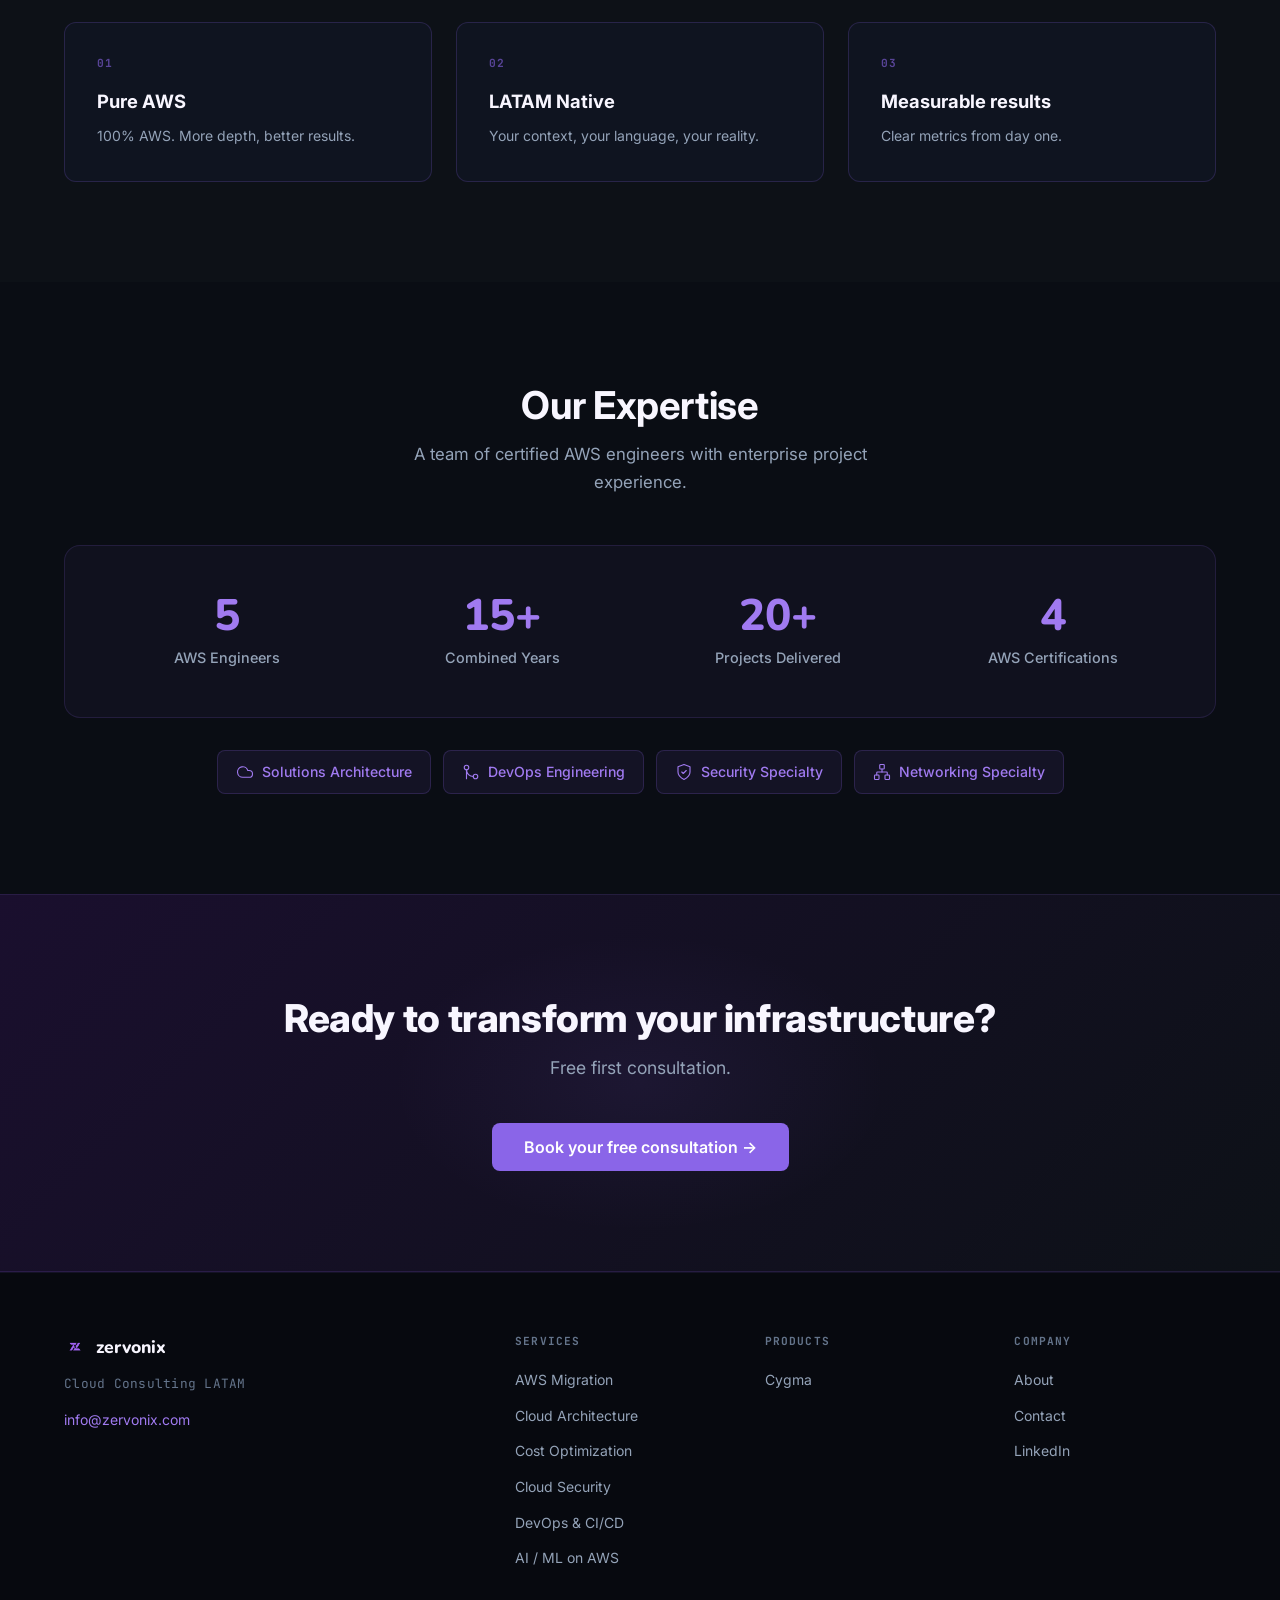
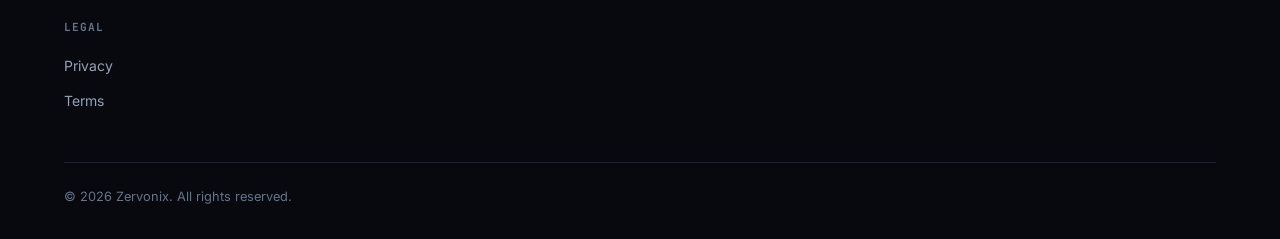
==== commit 2600eb26: "feat: add Products section with Cygma landing page - Add Products column to footer across all pages " ====
--- a/index.html
+++ b/index.html
@@ -513,6 +513,12 @@
         </ul>
       </div>
       <div>
+        <div class="footer__col-title" data-i18n="footer.products_col">Productos</div>
+        <ul class="footer__links">
+          <li><a href="productos/cygma.html" class="footer__link">Cygma</a></li>
+        </ul>
+      </div>
+      <div>
         <div class="footer__col-title" data-i18n="footer.company_col">Compañía</div>
         <ul class="footer__links">
           <li><a href="nosotros.html" class="footer__link" data-i18n="footer.about">Nosotros</a></li>
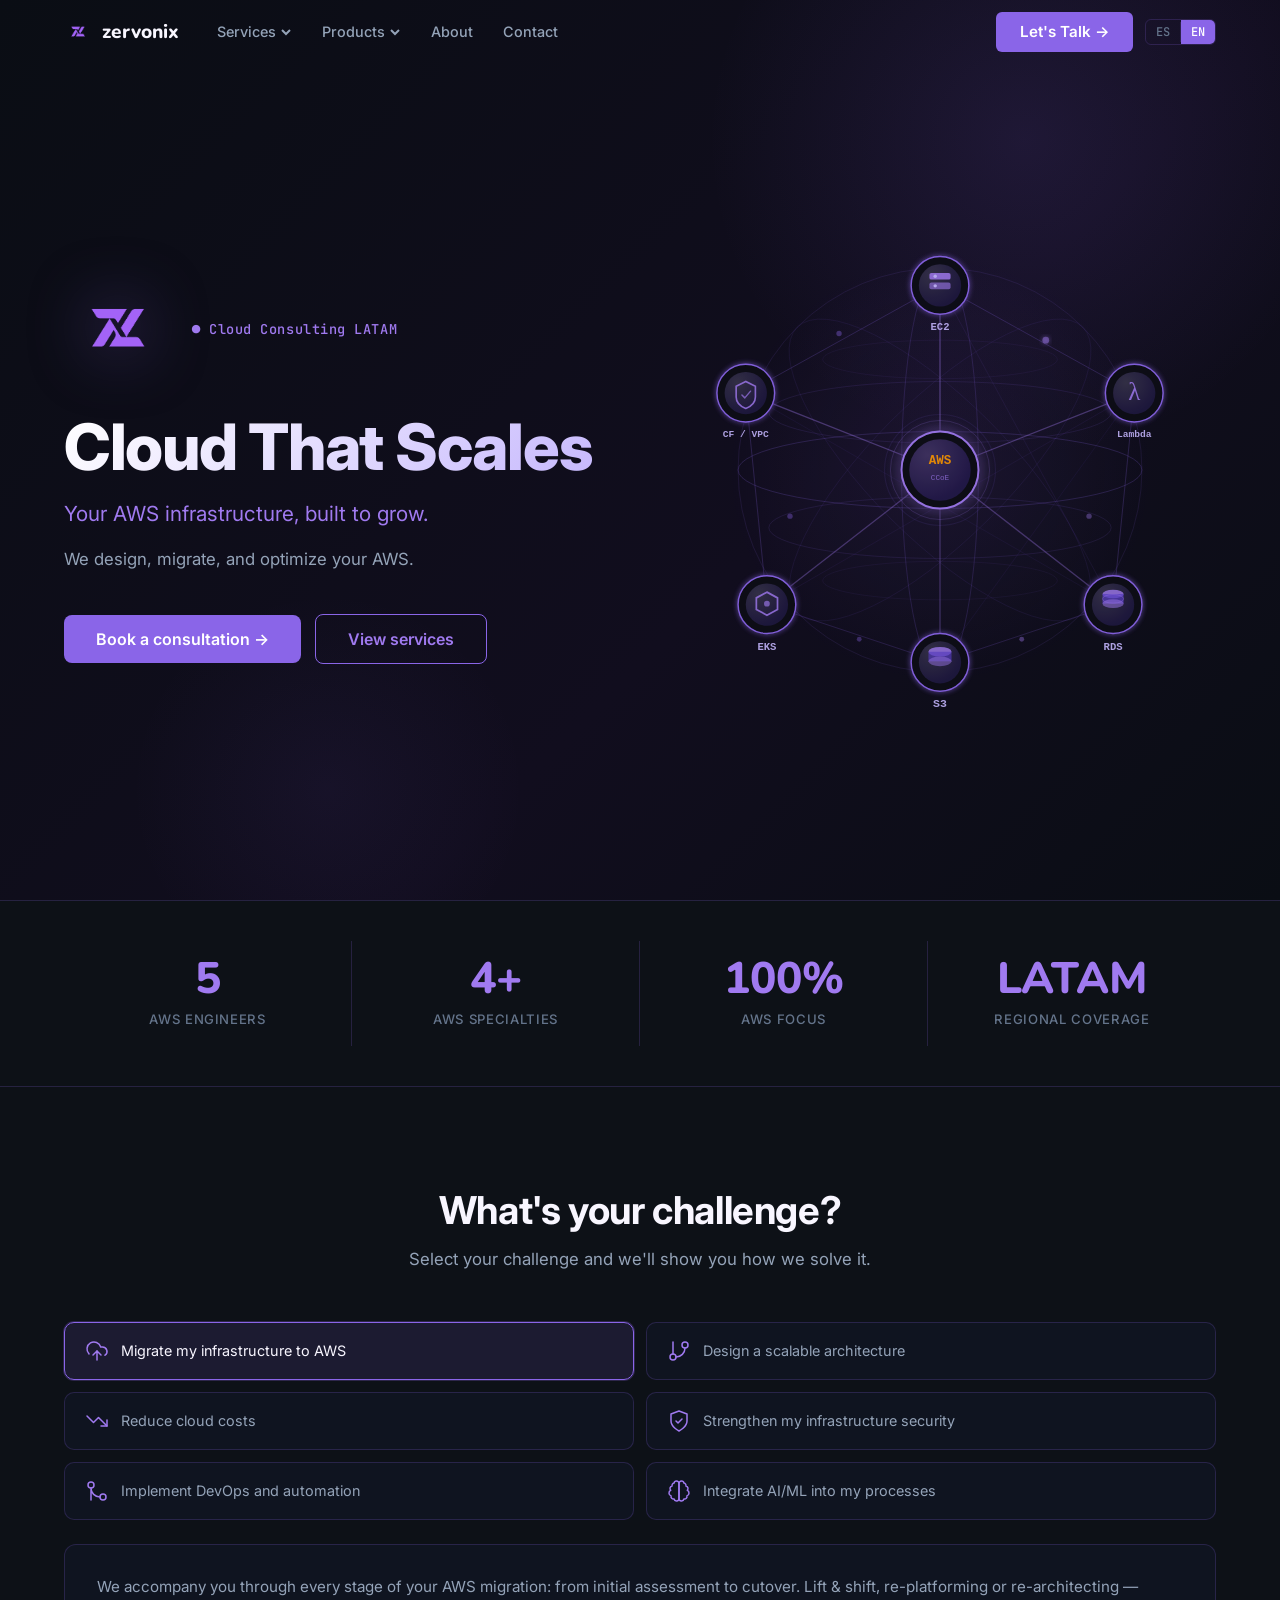
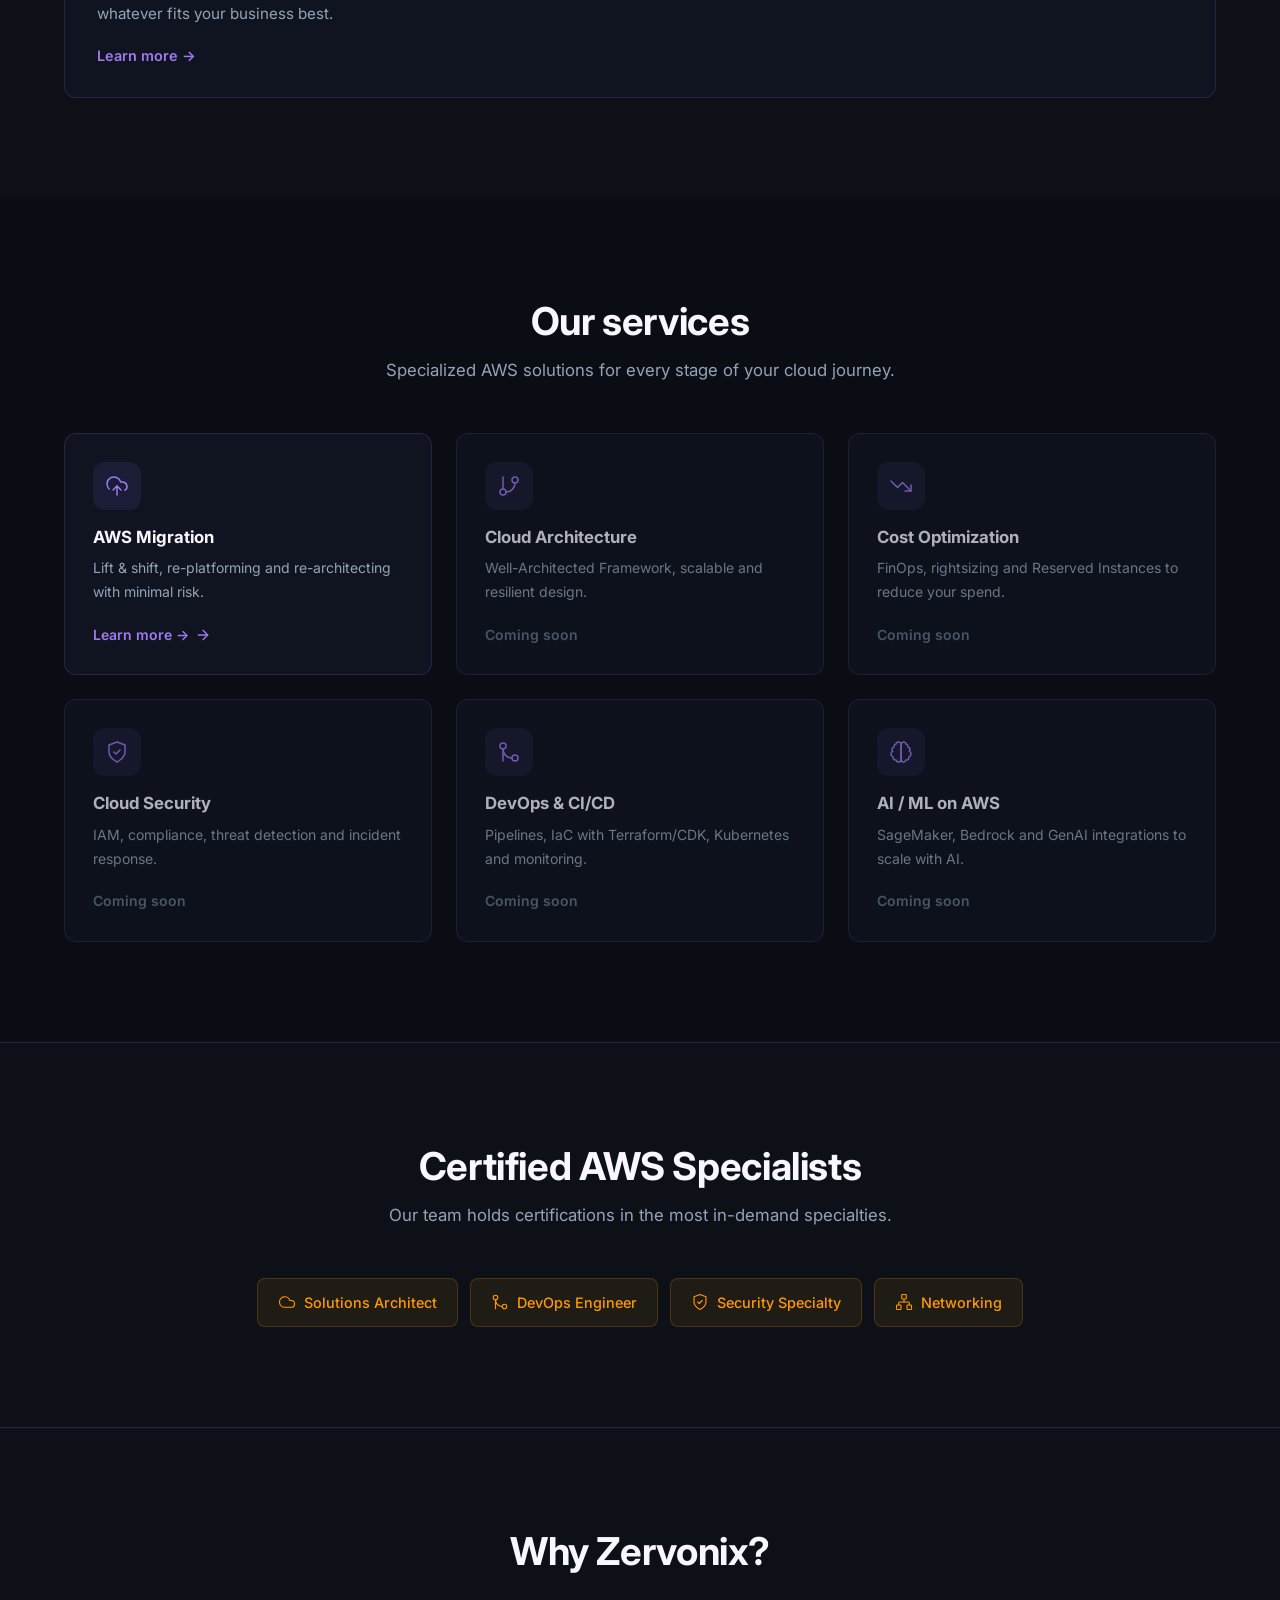
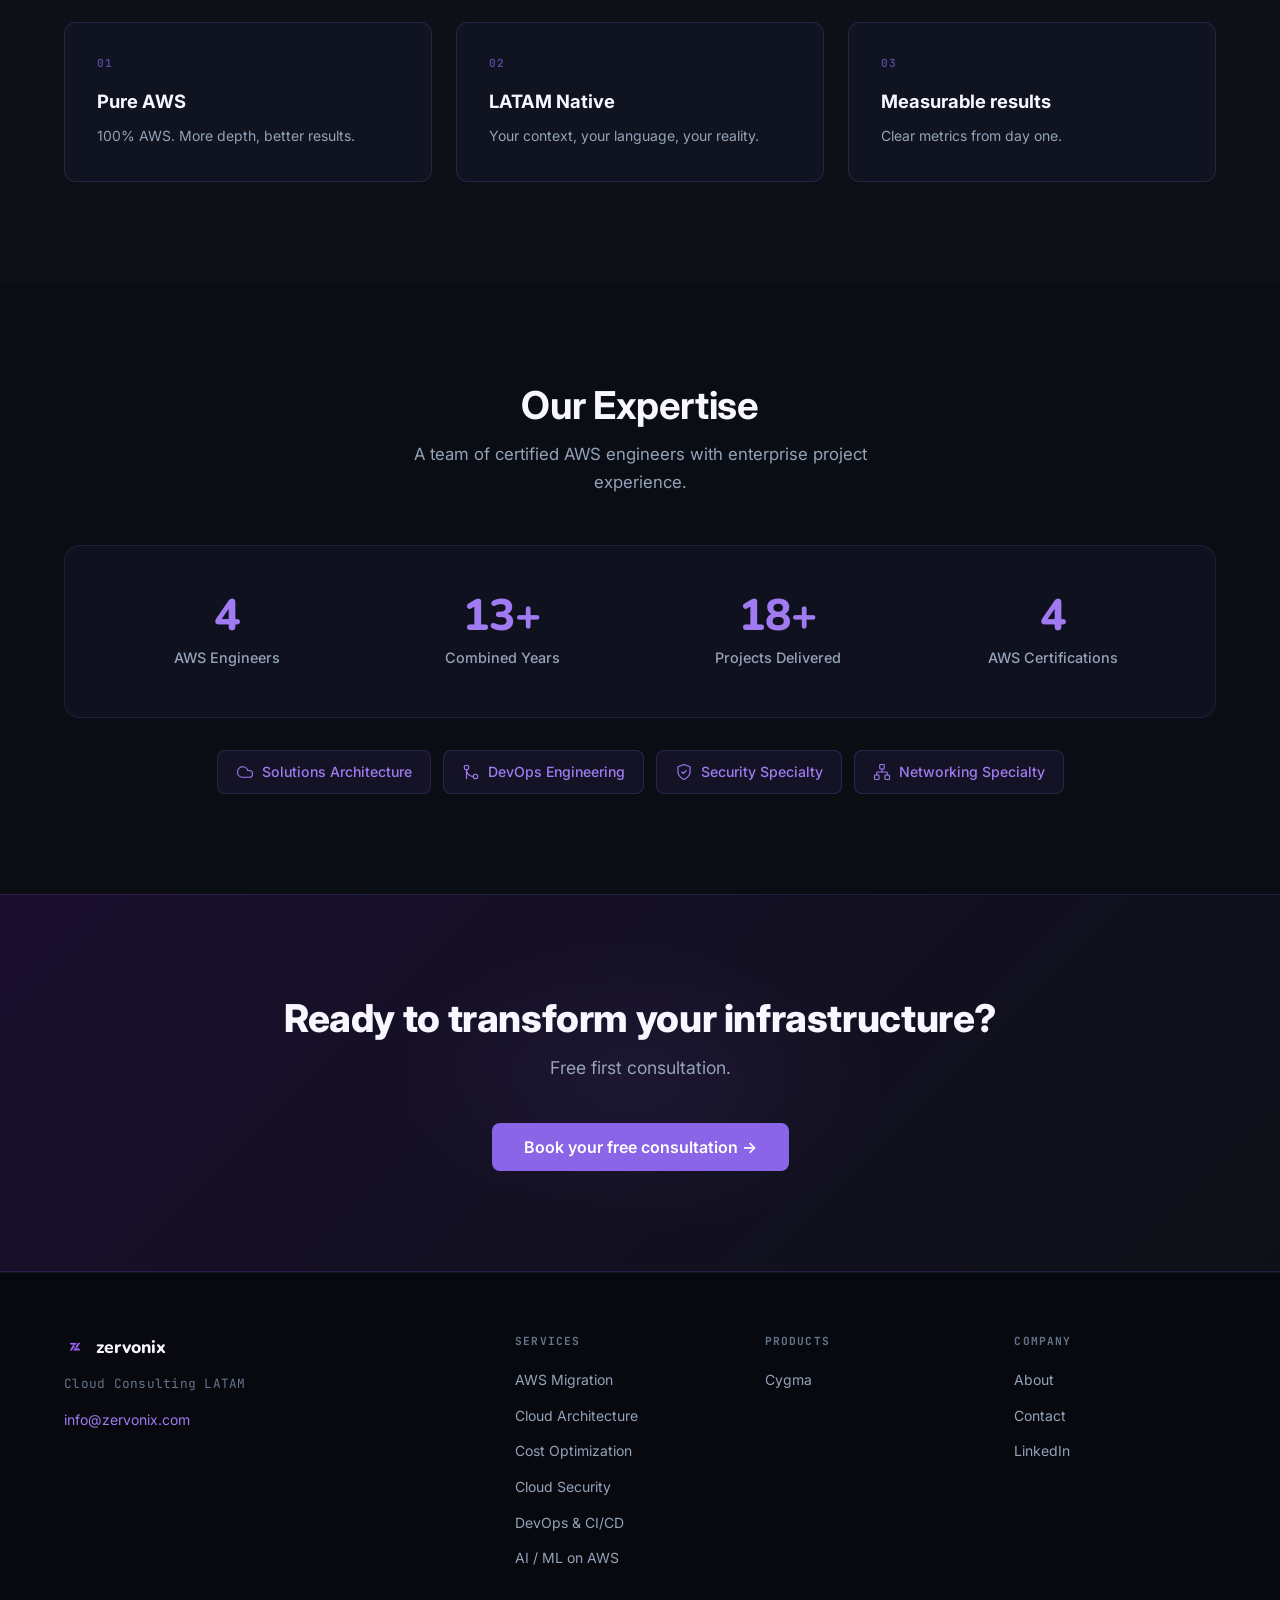
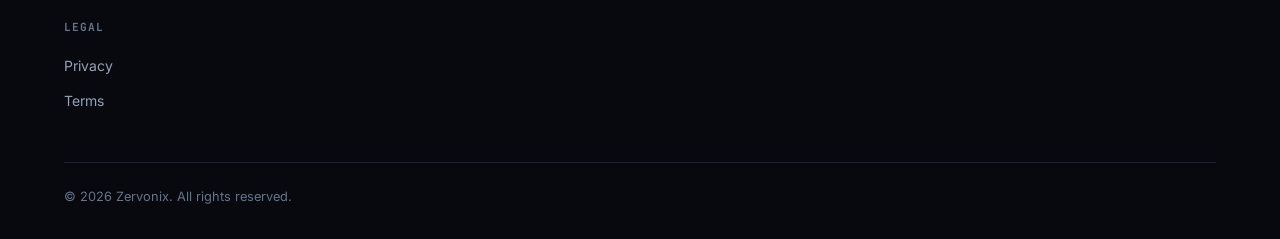
==== commit a22b074c: "feat: add Products dropdown to navigation header - Add Productos dropdown with Cygma link to nav in " ====
--- a/index.html
+++ b/index.html
@@ -36,6 +36,15 @@
           <span class="nav__dropdown-item" role="menuitem"><span data-i18n="nav.aiml">AI / ML en AWS</span><span class="soon" data-i18n="nav.coming_soon">(Próximamente)</span></span>
         </div>
       </li>
+      <li class="nav__dropdown">
+        <button class="nav__link" id="nav-products-btn" aria-expanded="false" aria-haspopup="true">
+          <span data-i18n="footer.products_col">Productos</span>
+          <svg width="12" height="12" viewBox="0 0 12 12" fill="none" stroke="currentColor" stroke-width="2"><polyline points="2,4 6,8 10,4"/></svg>
+        </button>
+        <div class="nav__dropdown-menu" role="menu">
+          <a href="productos/cygma.html" class="nav__dropdown-item" role="menuitem">Cygma</a>
+        </div>
+      </li>
       <li><a href="nosotros.html" class="nav__link" data-i18n="nav.about">Nosotros</a></li>
       <li><a href="contacto.html" class="nav__link" data-i18n="nav.contact">Contacto</a></li>
     </ul>
@@ -56,6 +65,7 @@
 <!-- Mobile menu -->
 <div class="mobile-menu" id="mobile-menu" role="dialog" aria-label="Mobile navigation">
   <a href="servicios/aws-migration.html" class="mobile-menu__link" data-i18n="nav.migration">Migración AWS</a>
+  <a href="productos/cygma.html" class="mobile-menu__link">Cygma</a>
   <a href="nosotros.html" class="mobile-menu__link" data-i18n="nav.about">Nosotros</a>
   <a href="contacto.html" class="mobile-menu__link" data-i18n="nav.contact">Contacto</a>
   <div class="mobile-menu__actions">
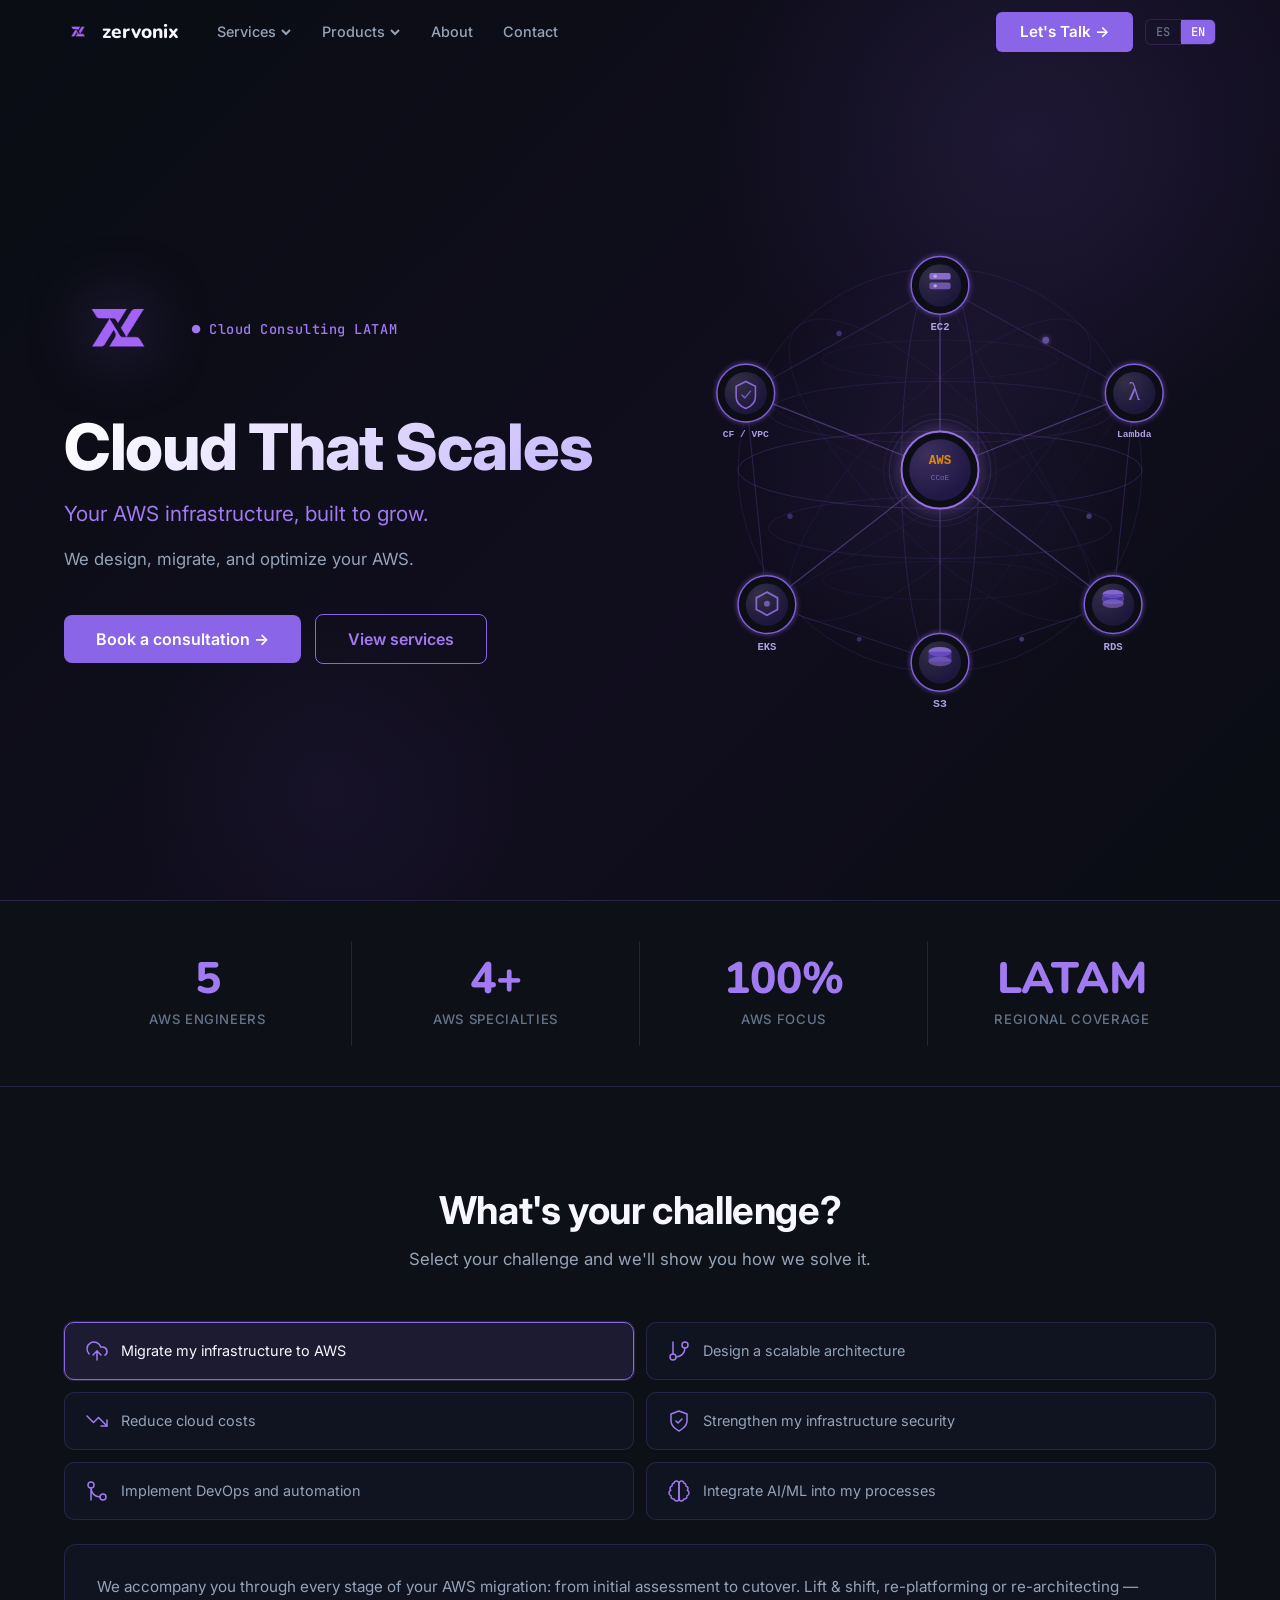
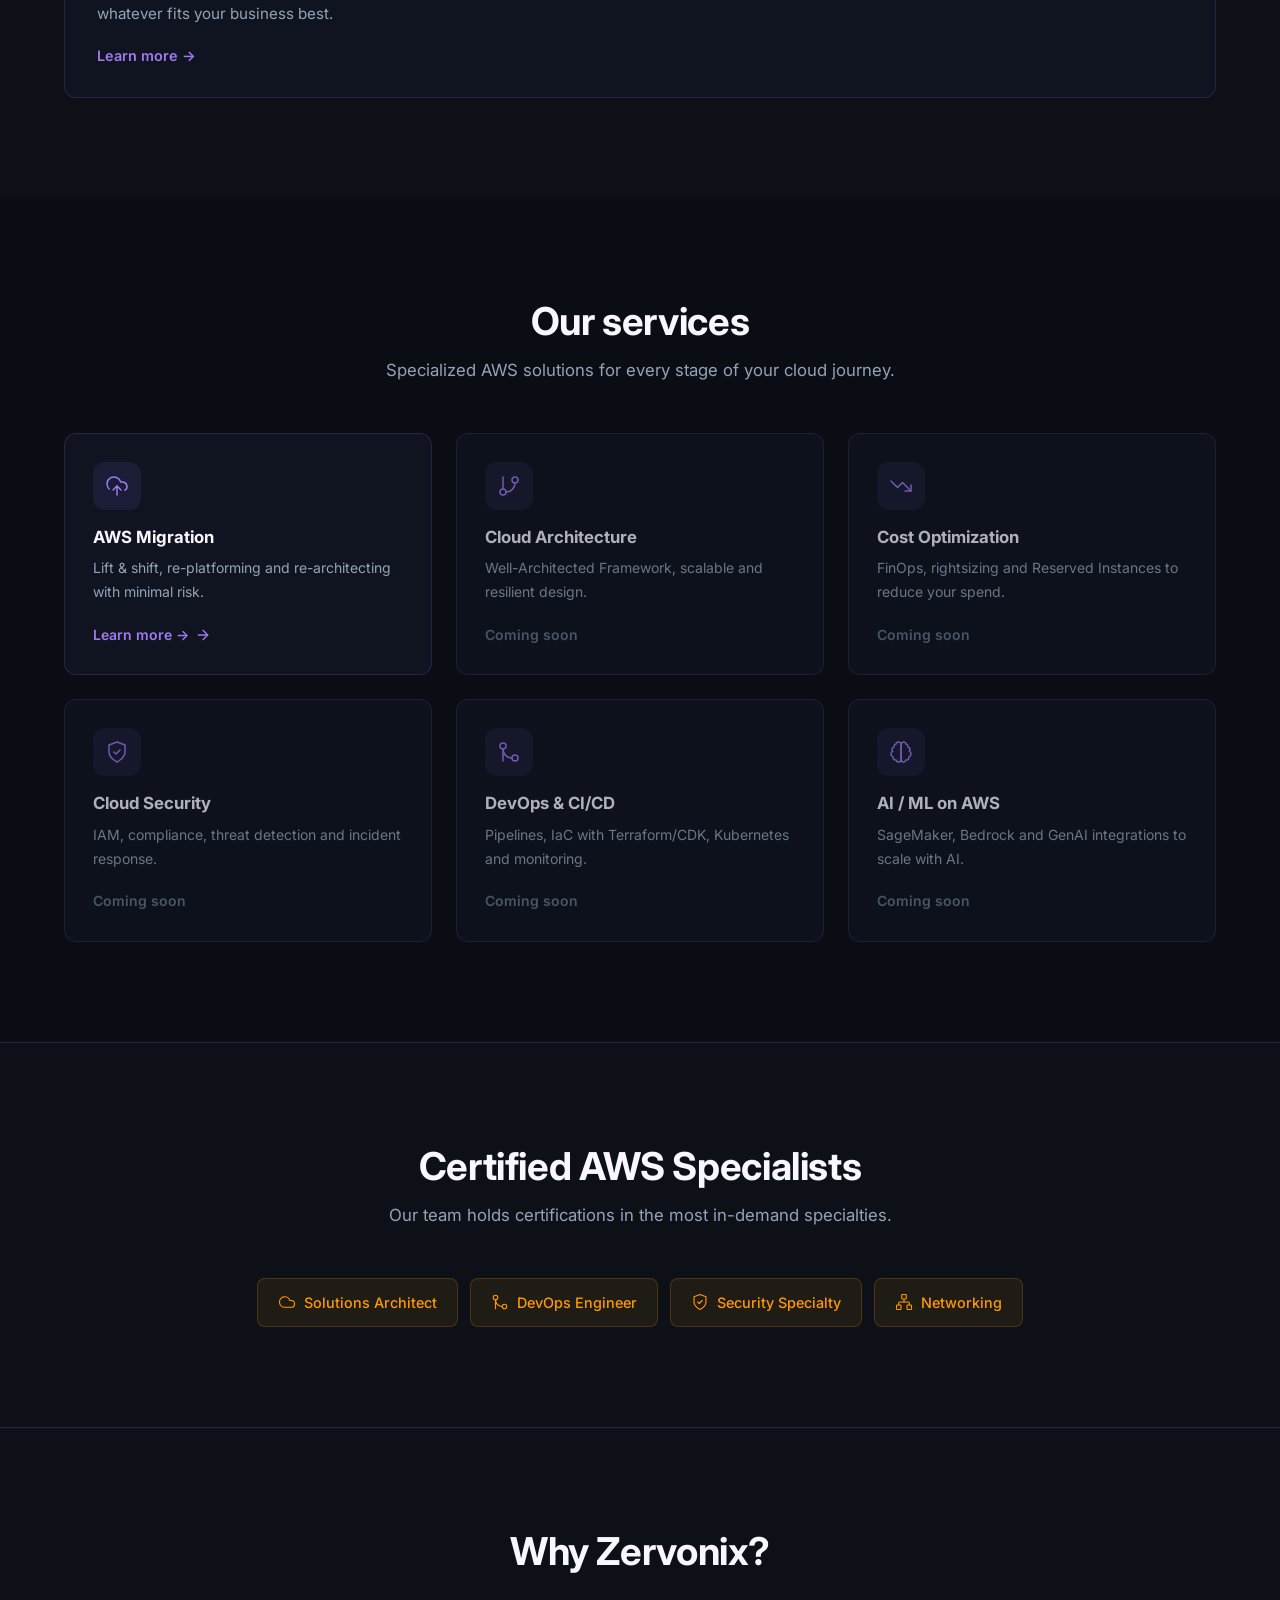
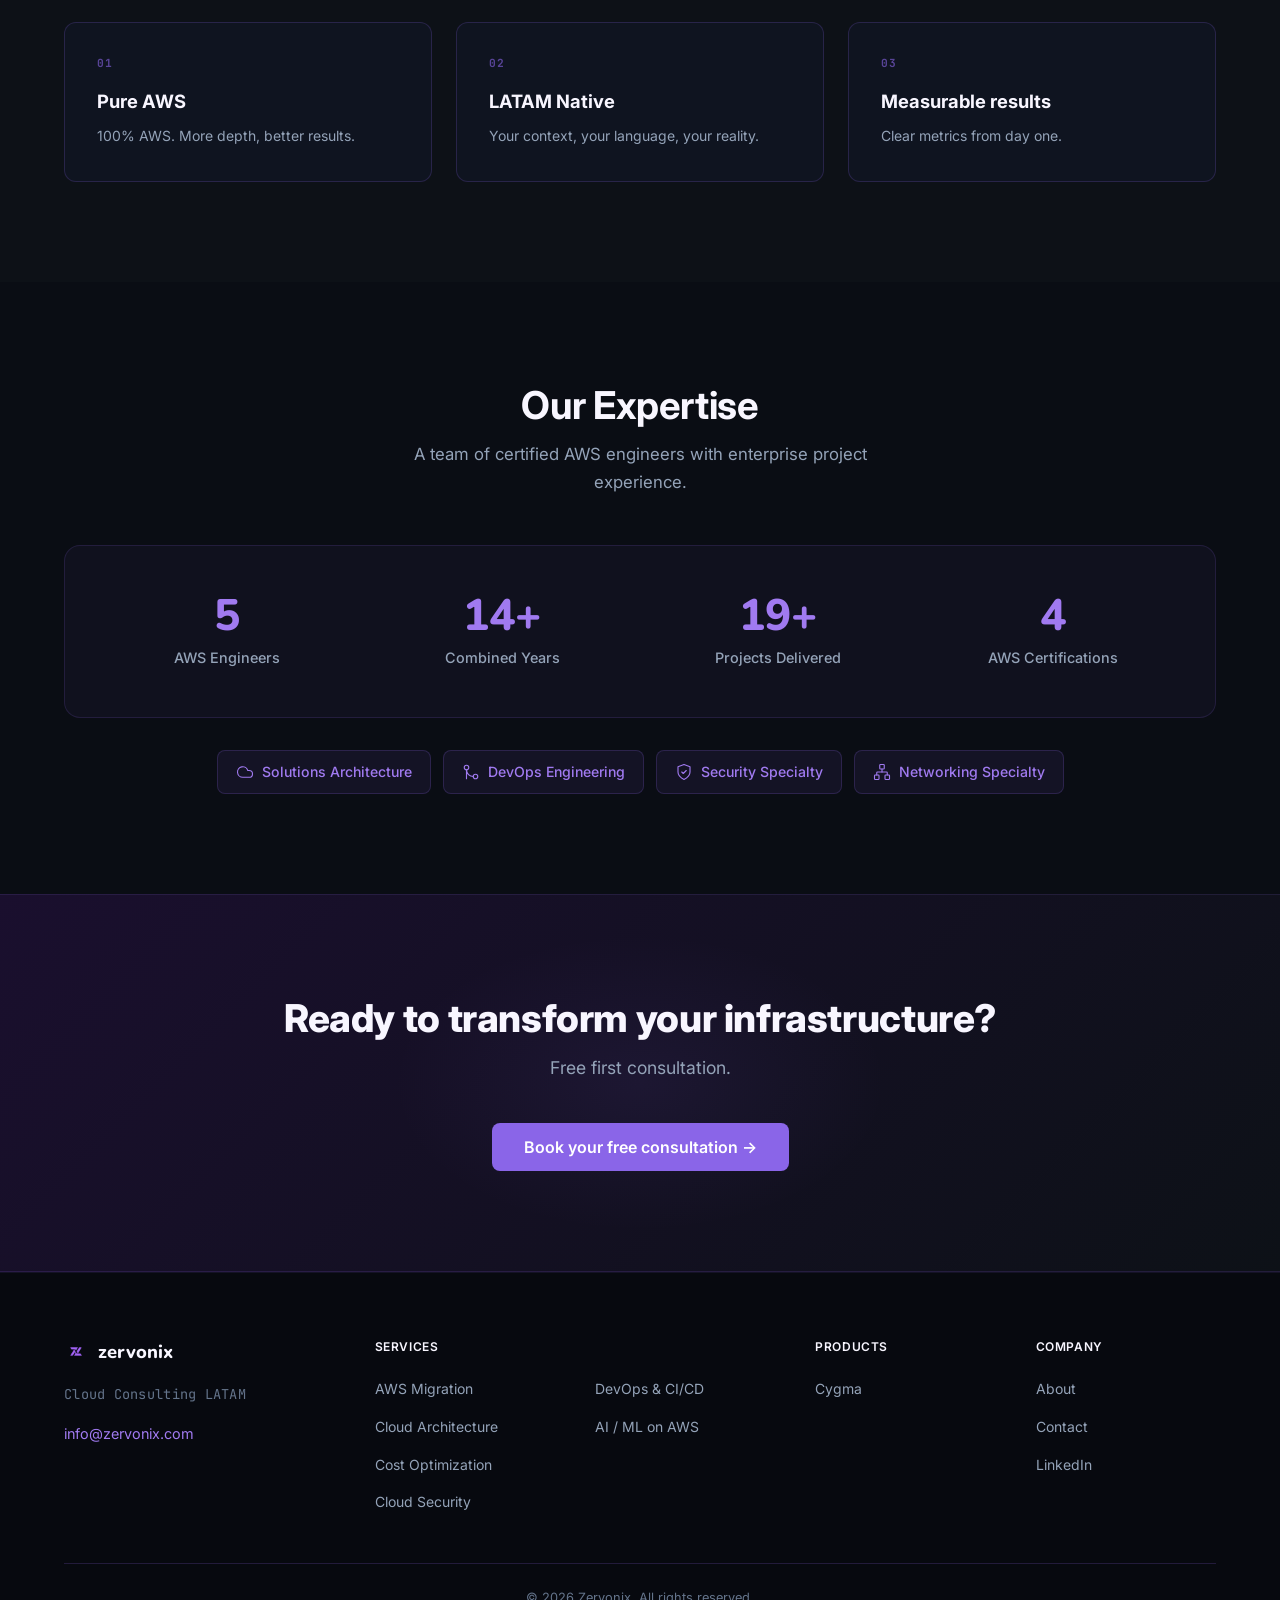
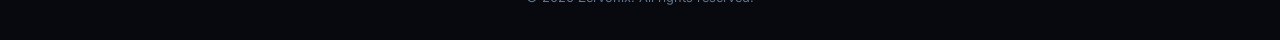
==== commit 135ed50a: "style: reorganize footer layout for cleaner structure - Update grid to 5 columns with better distrib" ====
--- a/index.html
+++ b/index.html
@@ -503,44 +503,42 @@
 <footer class="footer">
   <div class="container">
     <div class="footer__inner">
-      <div>
-        <div class="footer__brand-logo">
+      <div class="footer__brand">
+        <a href="index.html" class="footer__brand-logo">
           <img src="assets/logo-mark.png" alt="Zervonix" width="24" height="24">
-          <span style="font-family:'Nunito',sans-serif;font-weight:800">zervonix</span>
-        </div>
+          <span>zervonix</span>
+        </a>
         <p class="footer__tagline" data-i18n="footer.tagline">Cloud Consulting LATAM</p>
         <a href="mailto:info@zervonix.com" class="footer__email">info@zervonix.com</a>
       </div>
-      <div>
+      <div class="footer__col">
         <div class="footer__col-title" data-i18n="footer.services_col">Servicios</div>
         <ul class="footer__links">
           <li><a href="servicios/aws-migration.html" class="footer__link" data-i18n="nav.migration">Migración AWS</a></li>
           <li><a href="contacto.html" class="footer__link" data-i18n="nav.architecture">Arquitectura Cloud</a></li>
           <li><a href="contacto.html" class="footer__link" data-i18n="nav.costs">Optimización de Costos</a></li>
           <li><a href="contacto.html" class="footer__link" data-i18n="nav.security">Seguridad Cloud</a></li>
+        </ul>
+      </div>
+      <div class="footer__col">
+        <div class="footer__col-title">&nbsp;</div>
+        <ul class="footer__links">
           <li><a href="contacto.html" class="footer__link" data-i18n="nav.devops">DevOps &amp; CI/CD</a></li>
           <li><a href="contacto.html" class="footer__link" data-i18n="nav.aiml">AI / ML en AWS</a></li>
         </ul>
       </div>
-      <div>
+      <div class="footer__col">
         <div class="footer__col-title" data-i18n="footer.products_col">Productos</div>
         <ul class="footer__links">
           <li><a href="productos/cygma.html" class="footer__link">Cygma</a></li>
         </ul>
       </div>
-      <div>
+      <div class="footer__col">
         <div class="footer__col-title" data-i18n="footer.company_col">Compañía</div>
         <ul class="footer__links">
           <li><a href="nosotros.html" class="footer__link" data-i18n="footer.about">Nosotros</a></li>
           <li><a href="contacto.html" class="footer__link" data-i18n="footer.contact">Contacto</a></li>
-          <li><a href="https://linkedin.com/company/zervonix" class="footer__link" target="_blank" rel="noopener noreferrer" data-i18n="footer.linkedin">LinkedIn</a></li>
-        </ul>
-      </div>
-      <div>
-        <div class="footer__col-title" data-i18n="footer.legal_col">Legal</div>
-        <ul class="footer__links">
-          <li><a href="#" class="footer__link" data-i18n="footer.privacy">Privacidad</a></li>
-          <li><a href="#" class="footer__link" data-i18n="footer.terms">Términos</a></li>
+          <li><a href="https://linkedin.com/company/zervonix" class="footer__link" target="_blank" rel="noopener noreferrer">LinkedIn</a></li>
         </ul>
       </div>
     </div>
--- a/css/components.css
+++ b/css/components.css
@@ -852,15 +852,21 @@
    ============================================================ */
 .footer {
   background: #07090f;
-  padding: 60px 0 32px;
+  padding: 64px 0 32px;
   border-top: 1px solid rgba(138, 101, 232, 0.1);
 }
 
 .footer__inner {
   display: grid;
-  grid-template-columns: 2fr 1fr 1fr 1fr;
-  gap: 48px;
+  grid-template-columns: 1.5fr repeat(4, 1fr);
+  gap: 40px;
   margin-bottom: 48px;
+}
+
+.footer__brand {
+  display: flex;
+  flex-direction: column;
+  gap: 16px;
 }
 
 .footer__brand-logo {
@@ -869,51 +875,57 @@
   gap: 10px;
   font-family: var(--font-brand);
   font-weight: 800;
-  font-size: 1.1rem;
-  color: var(--color-white);
-  margin-bottom: 12px;
+  font-size: 1.15rem;
+  color: var(--color-white);
   text-decoration: none;
 }
 
 .footer__brand-logo img {
-  width: 22px;
-  height: 22px;
+  width: 24px;
+  height: 24px;
   object-fit: contain;
 }
 
 .footer__tagline {
-  font-size: 0.8rem;
+  font-size: 0.85rem;
   color: var(--color-text-muted);
-  margin-bottom: 12px;
   font-family: var(--font-mono);
   letter-spacing: 0.02em;
 }
 
 .footer__email {
-  font-size: 0.875rem;
+  font-size: 0.9rem;
   color: var(--color-purple-bright);
   transition: color var(--transition-fast);
+  display: inline-flex;
+  align-items: center;
+  gap: 8px;
 }
 
 .footer__email:hover {
   color: var(--color-white);
 }
 
+.footer__col {
+  display: flex;
+  flex-direction: column;
+}
+
 .footer__col-title {
-  font-size: 0.7rem;
-  font-weight: 700;
-  color: var(--color-text-muted);
-  letter-spacing: 0.1em;
+  font-size: 0.75rem;
+  font-weight: 600;
+  color: var(--color-white);
+  letter-spacing: 0.05em;
   text-transform: uppercase;
-  margin-bottom: 16px;
-  font-family: var(--font-mono);
+  margin-bottom: 20px;
+  font-family: var(--font-sans);
 }
 
 .footer__links {
   list-style: none;
   display: flex;
   flex-direction: column;
-  gap: 10px;
+  gap: 12px;
 }
 
 .footer__link {
@@ -924,7 +936,7 @@
 }
 
 .footer__link:hover {
-  color: var(--color-white);
+  color: var(--color-purple-bright);
 }
 
 .footer__bottom {
@@ -932,7 +944,7 @@
   padding-top: 24px;
   display: flex;
   align-items: center;
-  justify-content: space-between;
+  justify-content: center;
 }
 
 .footer__copyright {
@@ -940,12 +952,40 @@
   color: var(--color-text-muted);
 }
 
-@media (max-width: 900px) {
-  .footer__inner { grid-template-columns: 1fr 1fr; gap: 32px; }
-}
+@media (max-width: 1024px) {
+  .footer__inner {
+    grid-template-columns: repeat(3, 1fr);
+    gap: 32px;
+  }
+  .footer__brand {
+    grid-column: 1 / -1;
+    flex-direction: row;
+    align-items: center;
+    justify-content: space-between;
+    padding-bottom: 24px;
+    border-bottom: 1px solid var(--color-border);
+  }
+}
+
 @media (max-width: 640px) {
-  .footer__inner { grid-template-columns: 1fr; gap: 28px; }
-  .footer__bottom { flex-direction: column; gap: 12px; text-align: center; }
+  .footer__inner {
+    grid-template-columns: 1fr 1fr;
+    gap: 28px;
+  }
+  .footer__brand {
+    flex-direction: column;
+    align-items: flex-start;
+    gap: 12px;
+  }
+  .footer__bottom {
+    text-align: center;
+  }
+}
+
+@media (max-width: 400px) {
+  .footer__inner {
+    grid-template-columns: 1fr;
+  }
 }
 
 /* ============================================================
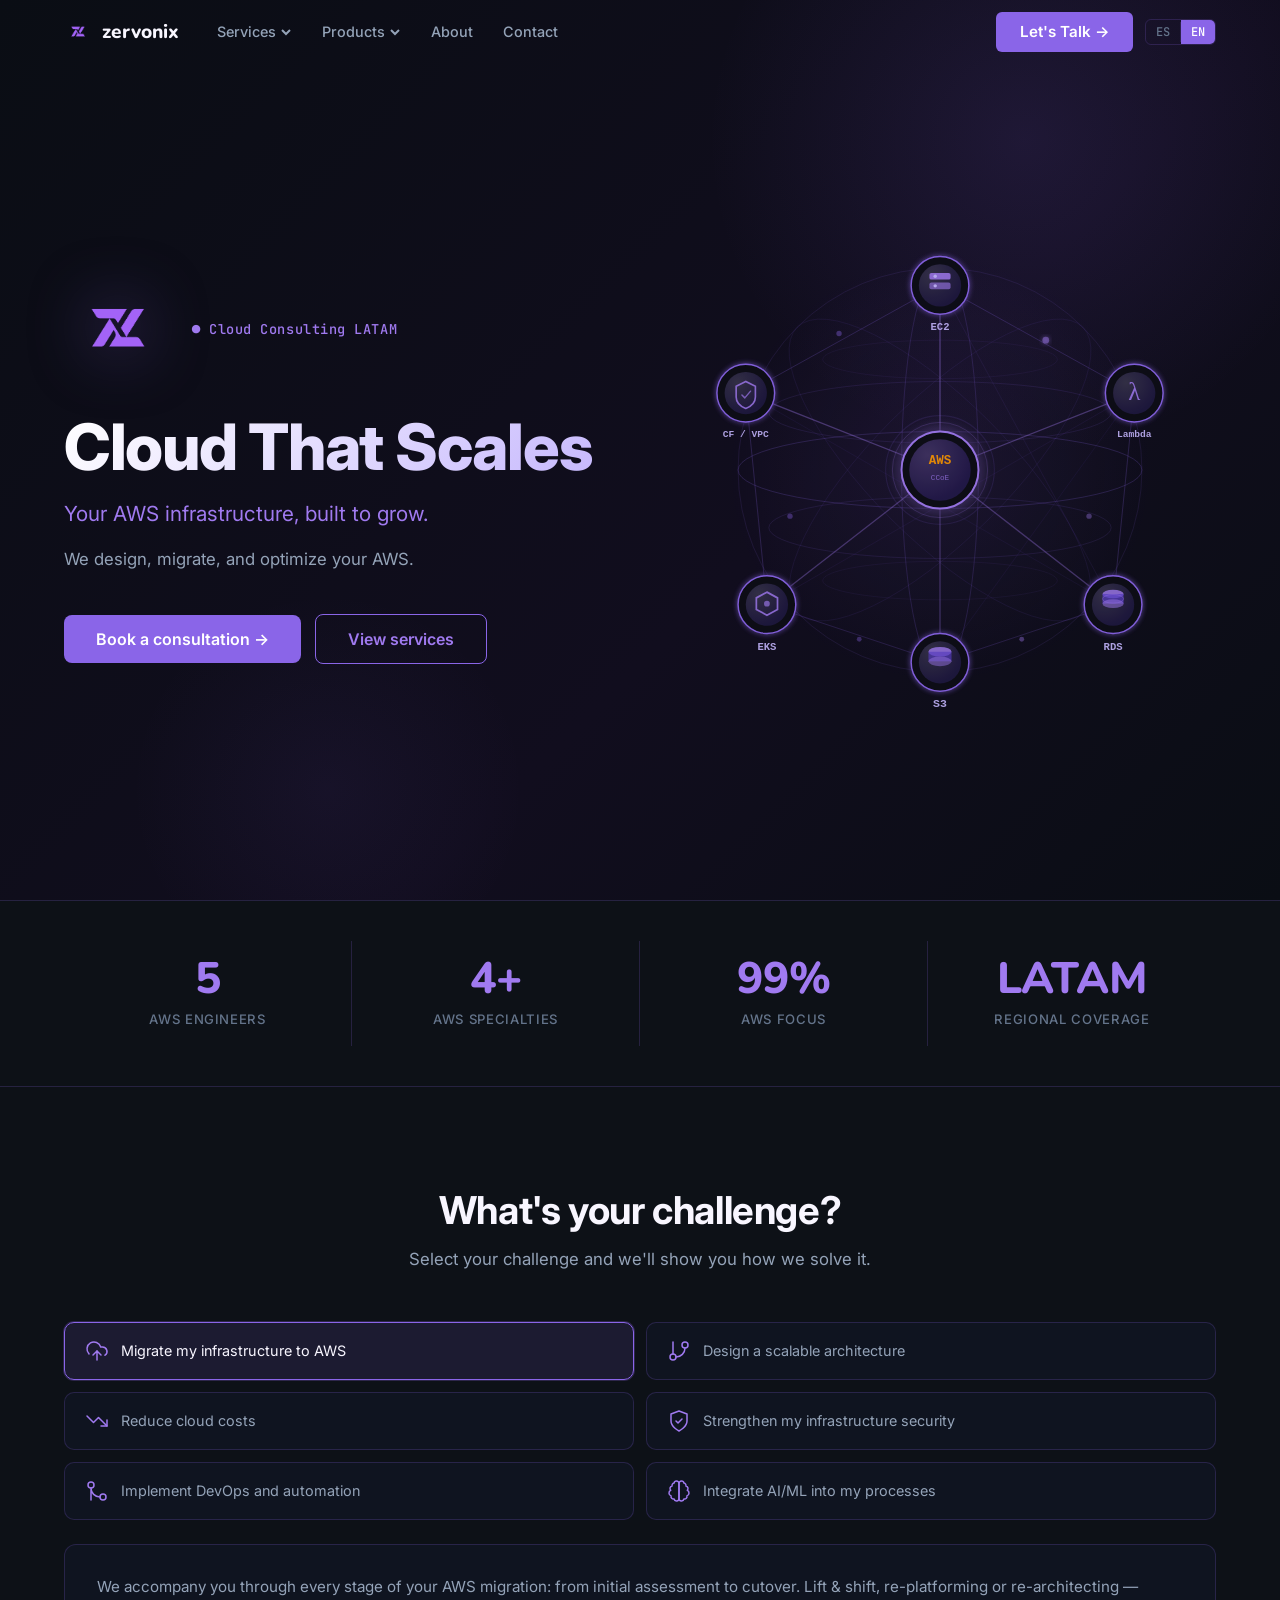
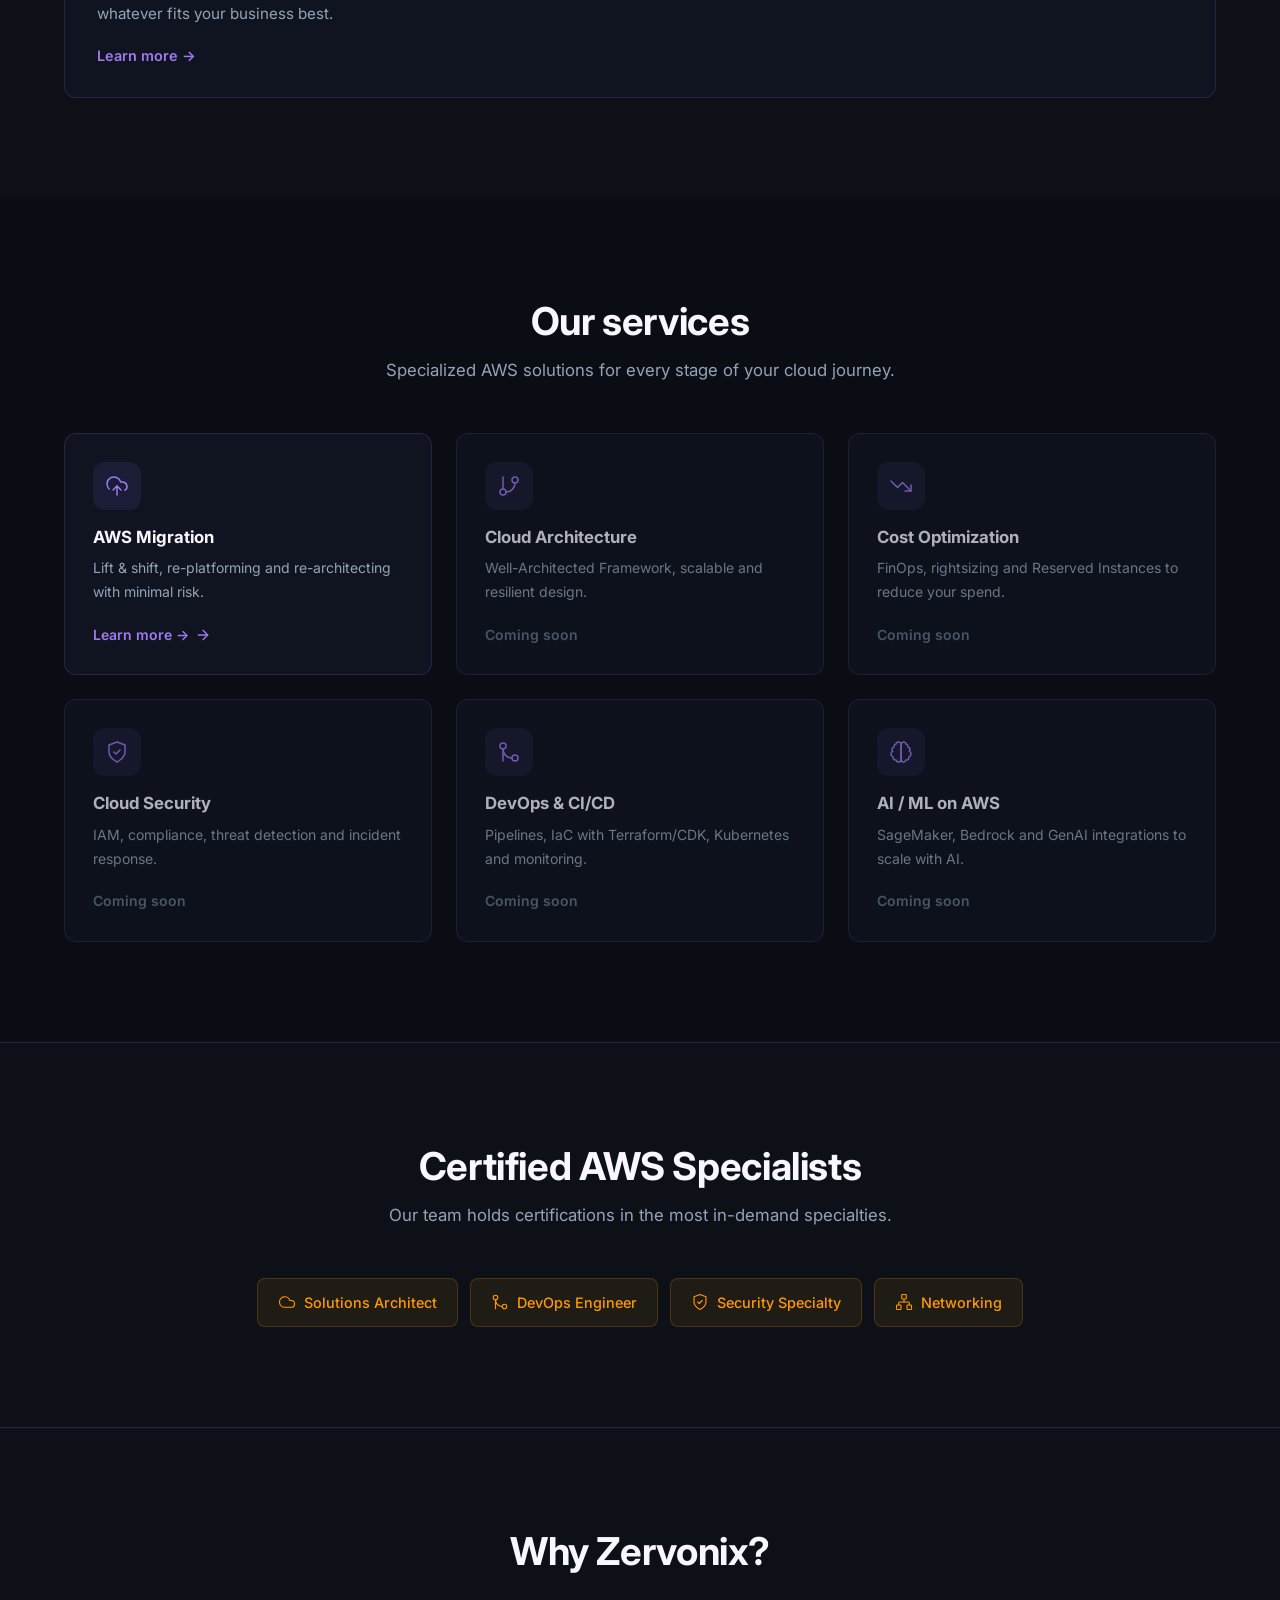
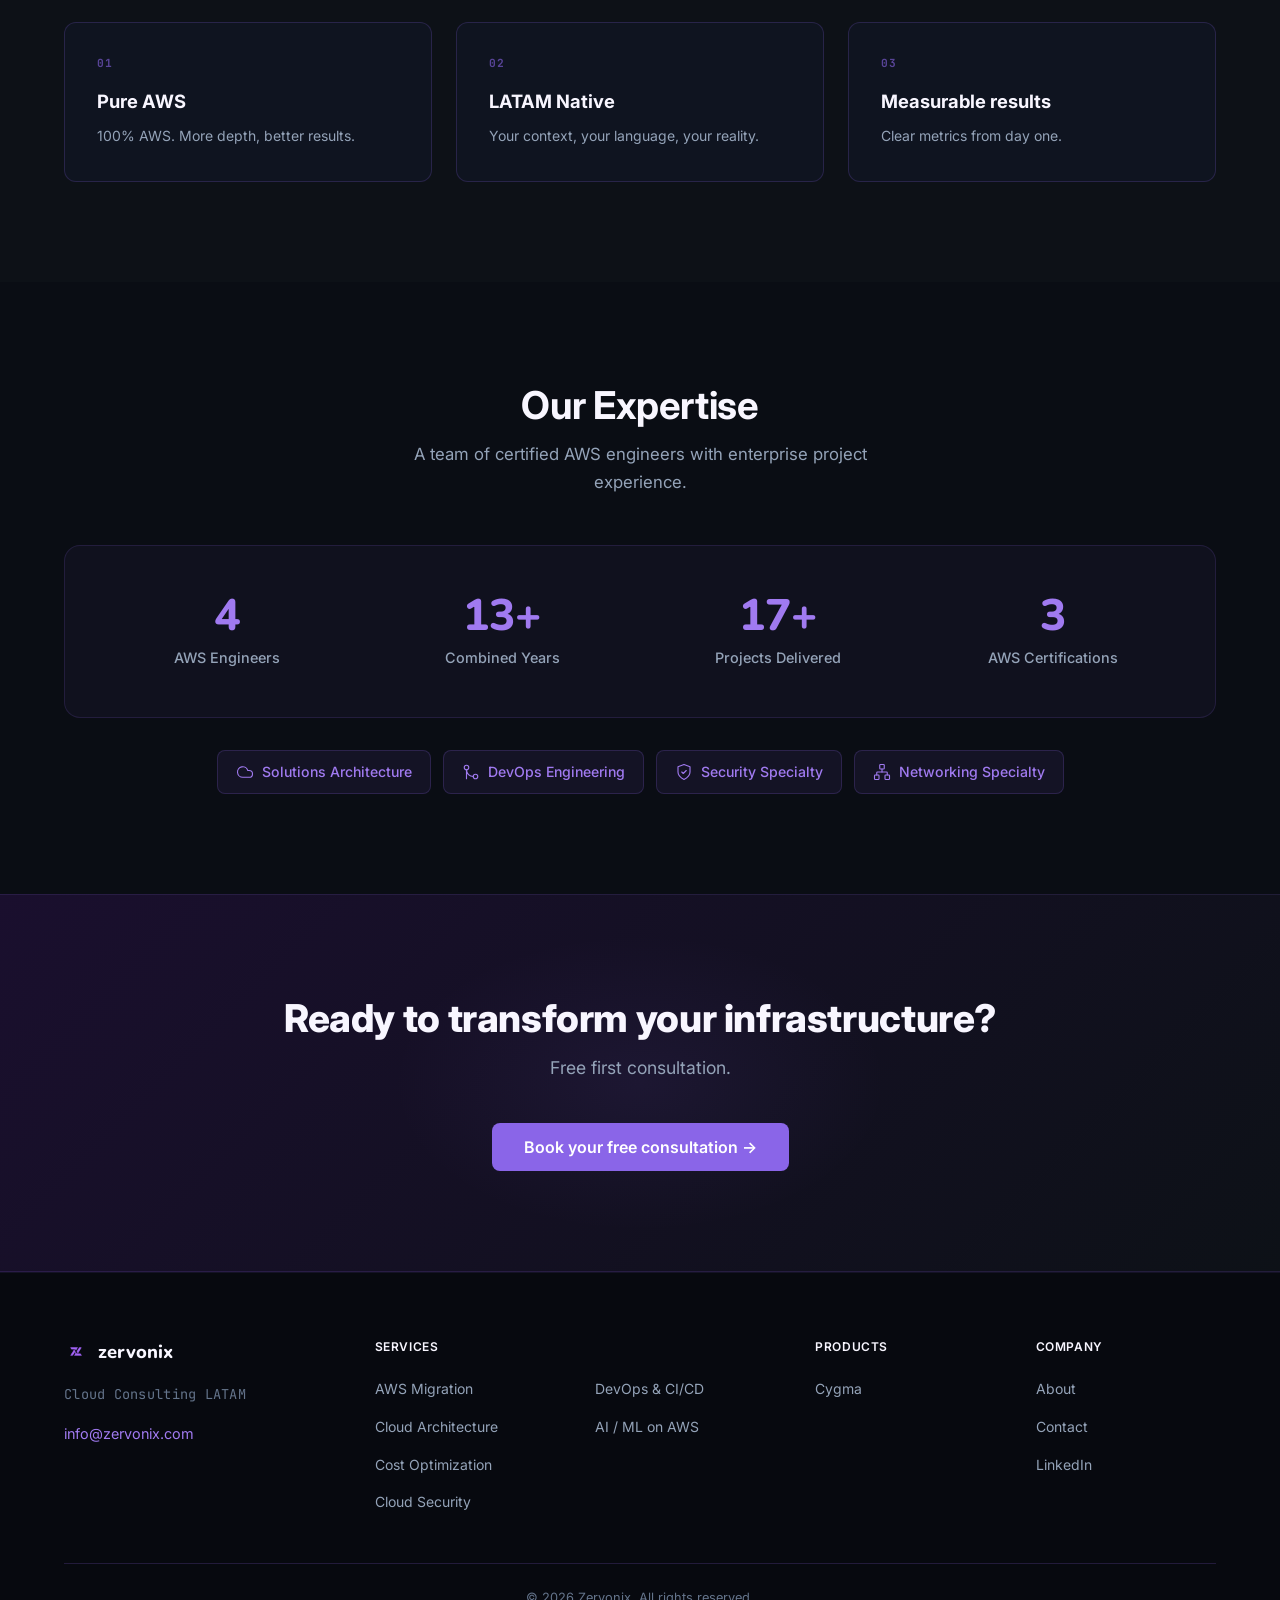
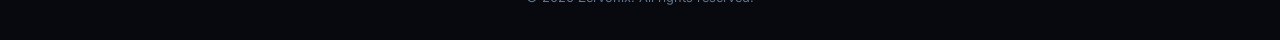
==== commit 617ad521: "feat: update navigation with links to all service pages Updated navigation dropdowns and mobile menu" ====
--- a/index.html
+++ b/index.html
@@ -28,12 +28,12 @@
           <svg width="12" height="12" viewBox="0 0 12 12" fill="none" stroke="currentColor" stroke-width="2"><polyline points="2,4 6,8 10,4"/></svg>
         </button>
         <div class="nav__dropdown-menu" role="menu">
-          <a href="servicios/aws-migration.html" class="nav__dropdown-item nav__dropdown-item--active" role="menuitem" data-i18n="nav.migration">Migración AWS</a>
-          <span class="nav__dropdown-item" role="menuitem"><span data-i18n="nav.architecture">Arquitectura Cloud</span><span class="soon" data-i18n="nav.coming_soon">(Próximamente)</span></span>
-          <span class="nav__dropdown-item" role="menuitem"><span data-i18n="nav.costs">Optimización de Costos</span><span class="soon" data-i18n="nav.coming_soon">(Próximamente)</span></span>
-          <span class="nav__dropdown-item" role="menuitem"><span data-i18n="nav.security">Seguridad Cloud</span><span class="soon" data-i18n="nav.coming_soon">(Próximamente)</span></span>
-          <span class="nav__dropdown-item" role="menuitem"><span data-i18n="nav.devops">DevOps &amp; CI/CD</span><span class="soon" data-i18n="nav.coming_soon">(Próximamente)</span></span>
-          <span class="nav__dropdown-item" role="menuitem"><span data-i18n="nav.aiml">AI / ML en AWS</span><span class="soon" data-i18n="nav.coming_soon">(Próximamente)</span></span>
+          <a href="servicios/aws-migration.html" class="nav__dropdown-item" role="menuitem" data-i18n="nav.migration">Migración AWS</a>
+          <a href="servicios/cloud-architecture.html" class="nav__dropdown-item" role="menuitem" data-i18n="nav.architecture">Arquitectura Cloud</a>
+          <a href="servicios/cost-optimization.html" class="nav__dropdown-item" role="menuitem" data-i18n="nav.costs">Optimización de Costos</a>
+          <a href="servicios/cloud-security.html" class="nav__dropdown-item" role="menuitem" data-i18n="nav.security">Seguridad Cloud</a>
+          <a href="servicios/devops-cicd.html" class="nav__dropdown-item" role="menuitem" data-i18n="nav.devops">DevOps &amp; CI/CD</a>
+          <a href="servicios/ai-ml-aws.html" class="nav__dropdown-item" role="menuitem" data-i18n="nav.aiml">AI / ML en AWS</a>
         </div>
       </li>
       <li class="nav__dropdown">
@@ -65,6 +65,11 @@
 <!-- Mobile menu -->
 <div class="mobile-menu" id="mobile-menu" role="dialog" aria-label="Mobile navigation">
   <a href="servicios/aws-migration.html" class="mobile-menu__link" data-i18n="nav.migration">Migración AWS</a>
+  <a href="servicios/cloud-architecture.html" class="mobile-menu__link" data-i18n="nav.architecture">Arquitectura Cloud</a>
+  <a href="servicios/cost-optimization.html" class="mobile-menu__link" data-i18n="nav.costs">Optimización de Costos</a>
+  <a href="servicios/cloud-security.html" class="mobile-menu__link" data-i18n="nav.security">Seguridad Cloud</a>
+  <a href="servicios/devops-cicd.html" class="mobile-menu__link" data-i18n="nav.devops">DevOps &amp; CI/CD</a>
+  <a href="servicios/ai-ml-aws.html" class="mobile-menu__link" data-i18n="nav.aiml">AI / ML en AWS</a>
   <a href="productos/cygma.html" class="mobile-menu__link">Cygma</a>
   <a href="nosotros.html" class="mobile-menu__link" data-i18n="nav.about">Nosotros</a>
   <a href="contacto.html" class="mobile-menu__link" data-i18n="nav.contact">Contacto</a>
--- a/css/components.css
+++ b/css/components.css
@@ -1329,6 +1329,16 @@
   margin-top: 4px;
 }
 
+.form-error {
+  color: #ef4444;
+  font-size: 0.875rem;
+  margin-top: 8px;
+}
+
+.g-recaptcha {
+  margin-bottom: 8px;
+}
+
 .form-success {
   display: none;
   text-align: center;
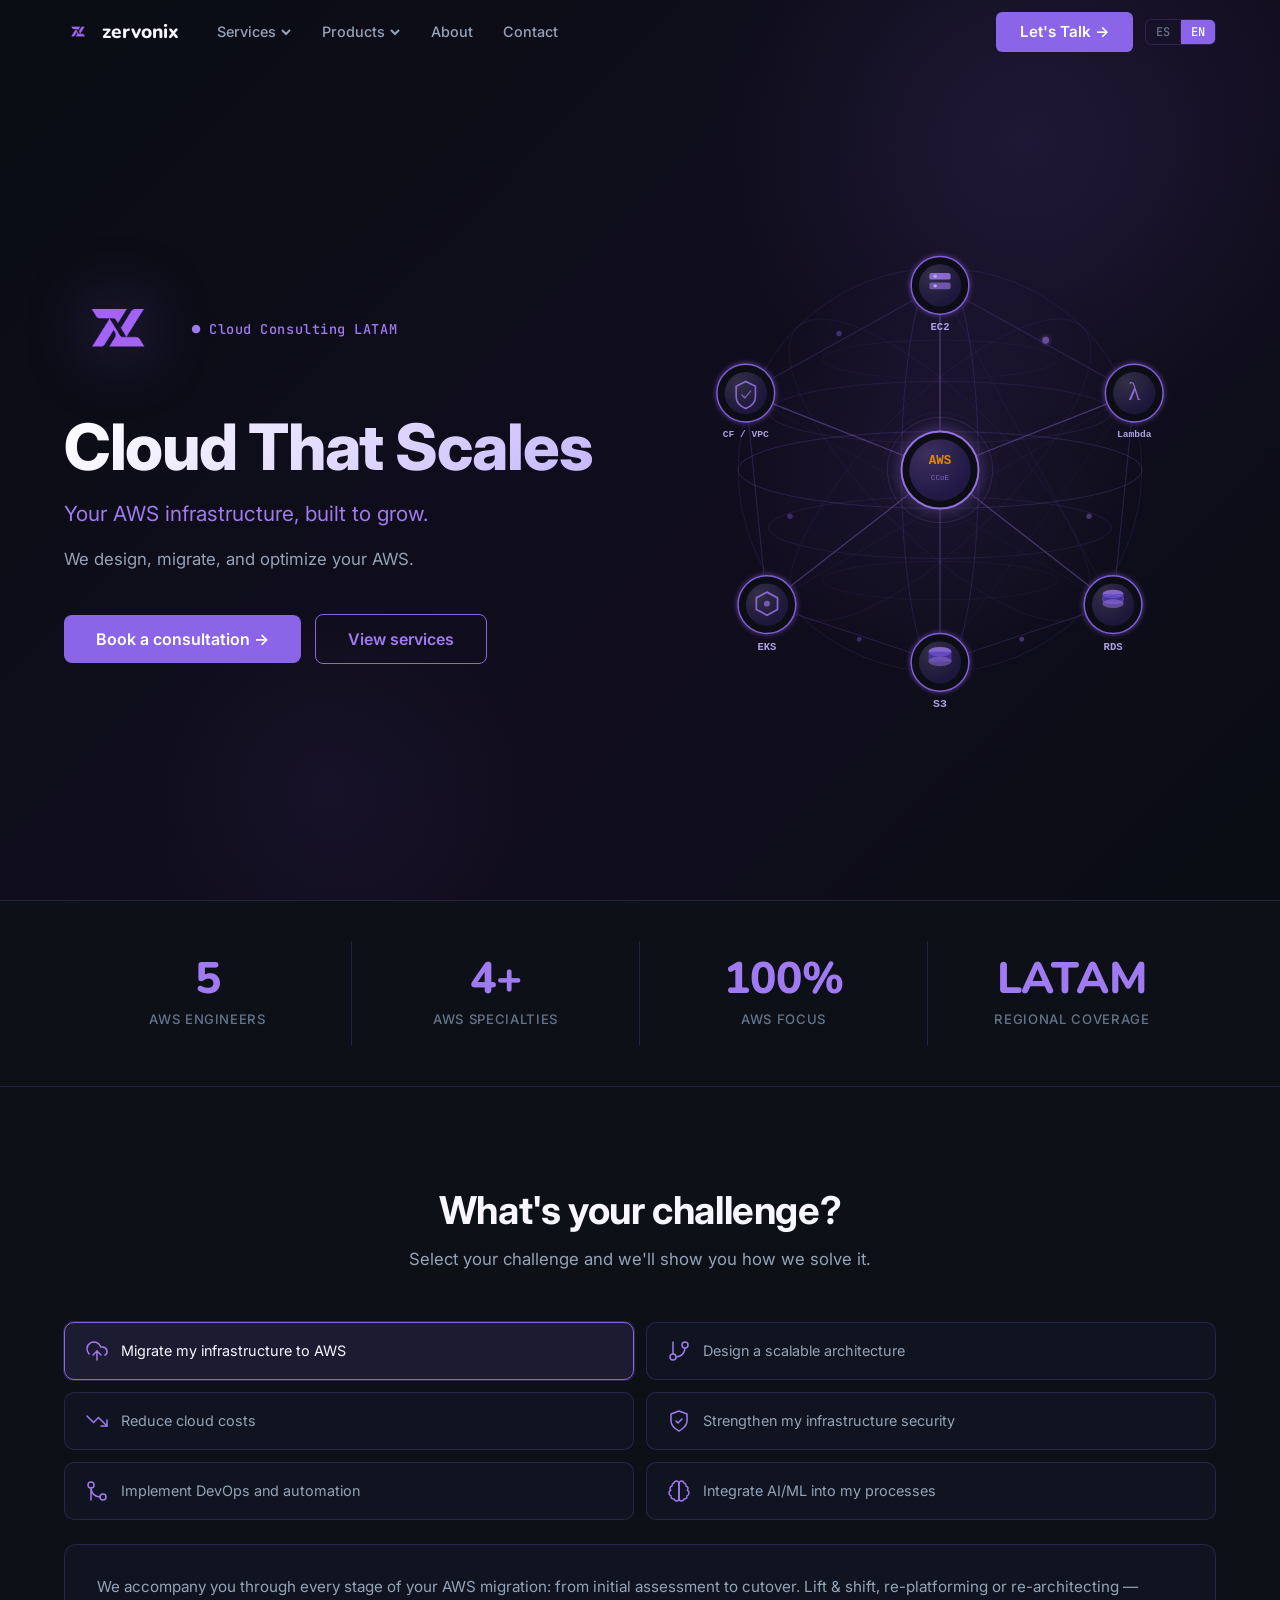
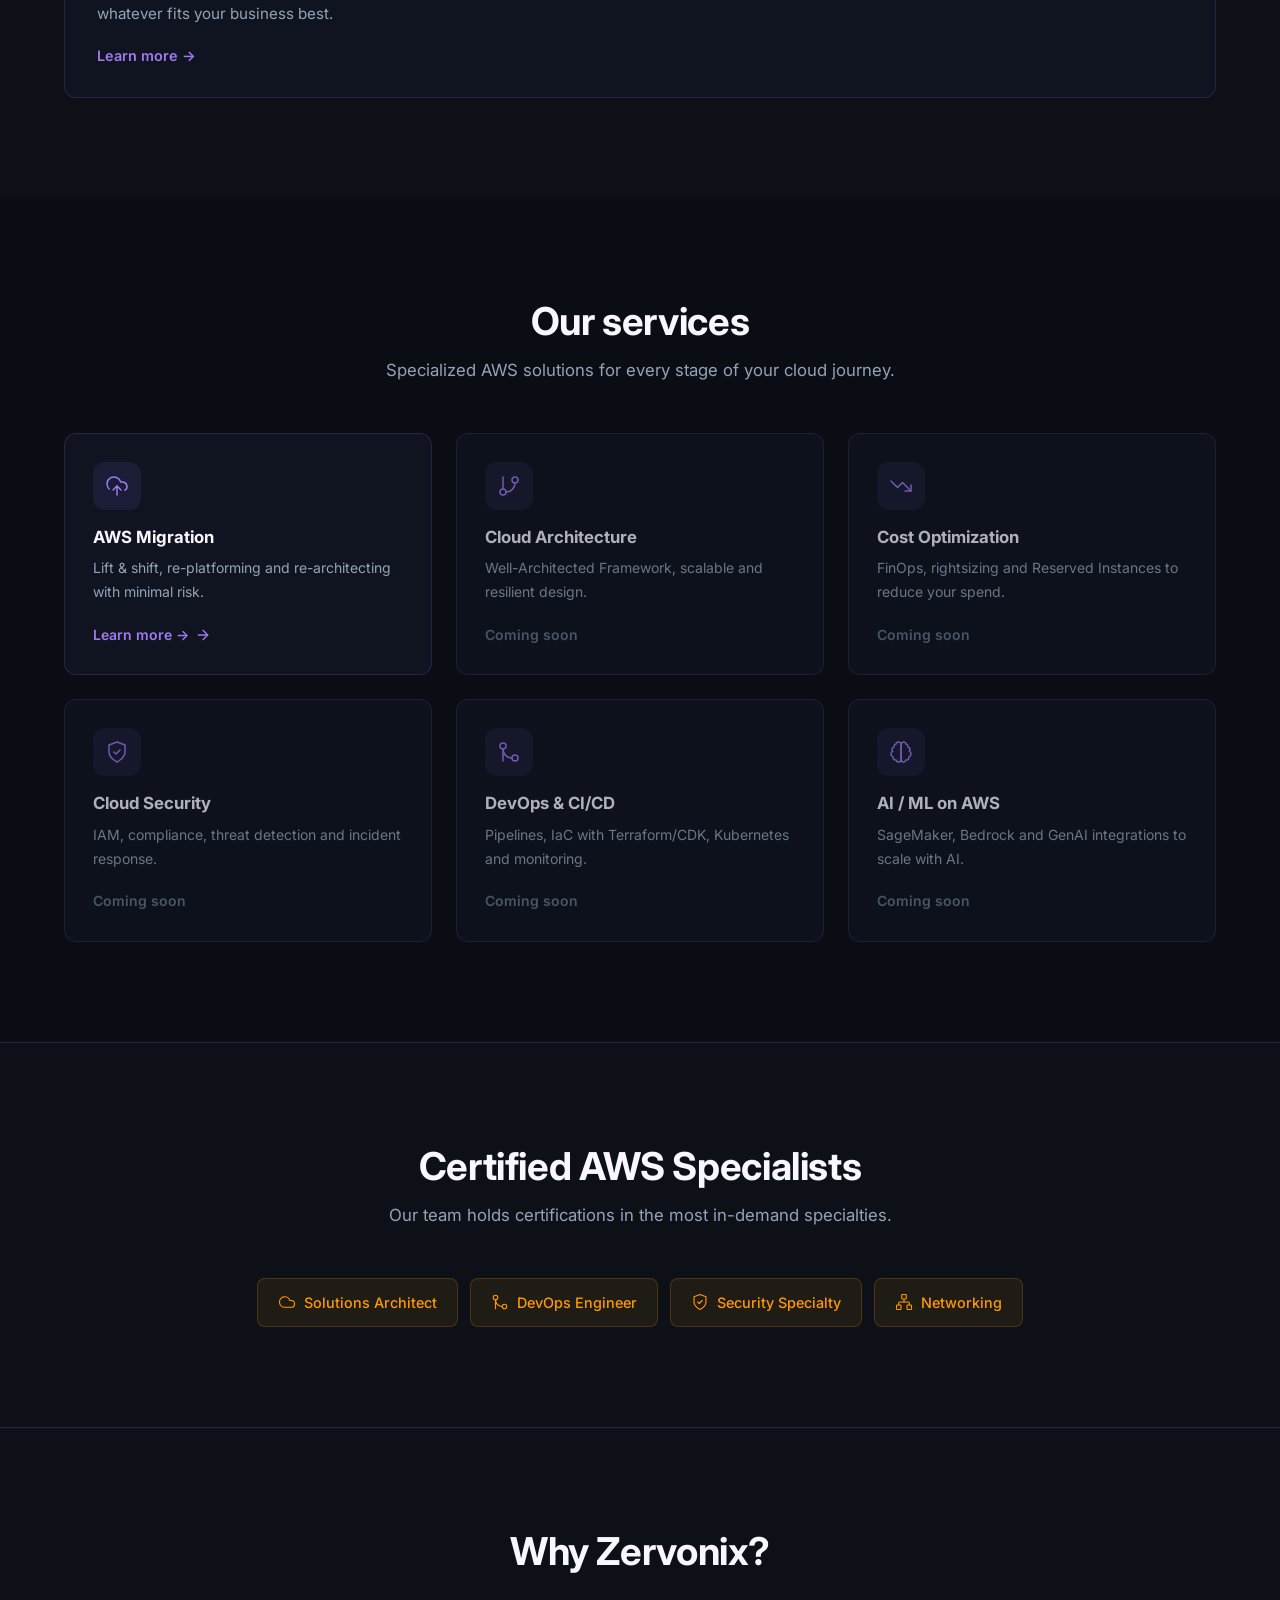
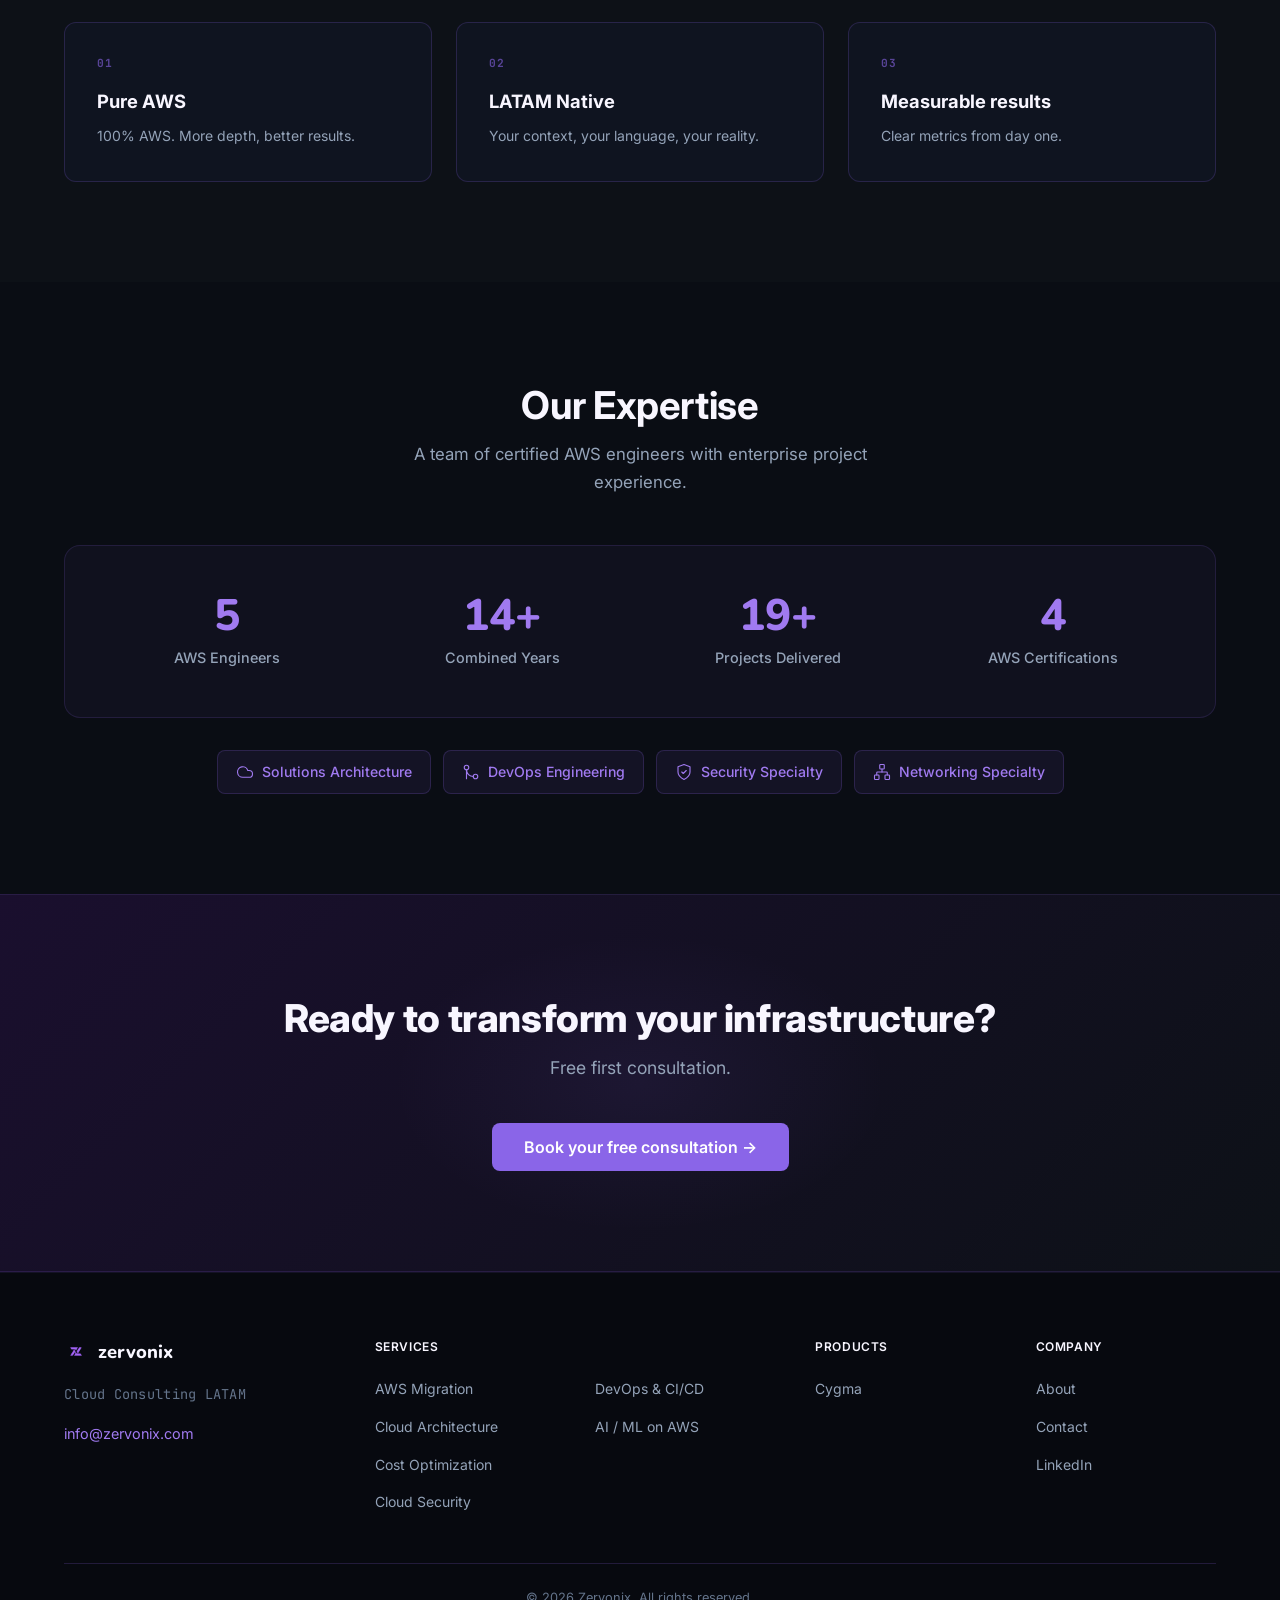
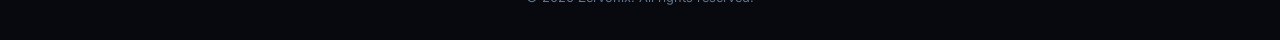
==== commit ae020563: "feat: update footer with links to all service pages Co-Authored-By: Claude Opus 4.5 <noreply@anthrop" ====
--- a/index.html
+++ b/index.html
@@ -520,16 +520,16 @@
         <div class="footer__col-title" data-i18n="footer.services_col">Servicios</div>
         <ul class="footer__links">
           <li><a href="servicios/aws-migration.html" class="footer__link" data-i18n="nav.migration">Migración AWS</a></li>
-          <li><a href="contacto.html" class="footer__link" data-i18n="nav.architecture">Arquitectura Cloud</a></li>
-          <li><a href="contacto.html" class="footer__link" data-i18n="nav.costs">Optimización de Costos</a></li>
-          <li><a href="contacto.html" class="footer__link" data-i18n="nav.security">Seguridad Cloud</a></li>
+          <li><a href="servicios/cloud-architecture.html" class="footer__link" data-i18n="nav.architecture">Arquitectura Cloud</a></li>
+          <li><a href="servicios/cost-optimization.html" class="footer__link" data-i18n="nav.costs">Optimización de Costos</a></li>
+          <li><a href="servicios/cloud-security.html" class="footer__link" data-i18n="nav.security">Seguridad Cloud</a></li>
         </ul>
       </div>
       <div class="footer__col">
         <div class="footer__col-title">&nbsp;</div>
         <ul class="footer__links">
-          <li><a href="contacto.html" class="footer__link" data-i18n="nav.devops">DevOps &amp; CI/CD</a></li>
-          <li><a href="contacto.html" class="footer__link" data-i18n="nav.aiml">AI / ML en AWS</a></li>
+          <li><a href="servicios/devops-cicd.html" class="footer__link" data-i18n="nav.devops">DevOps &amp; CI/CD</a></li>
+          <li><a href="servicios/ai-ml-aws.html" class="footer__link" data-i18n="nav.aiml">AI / ML en AWS</a></li>
         </ul>
       </div>
       <div class="footer__col">
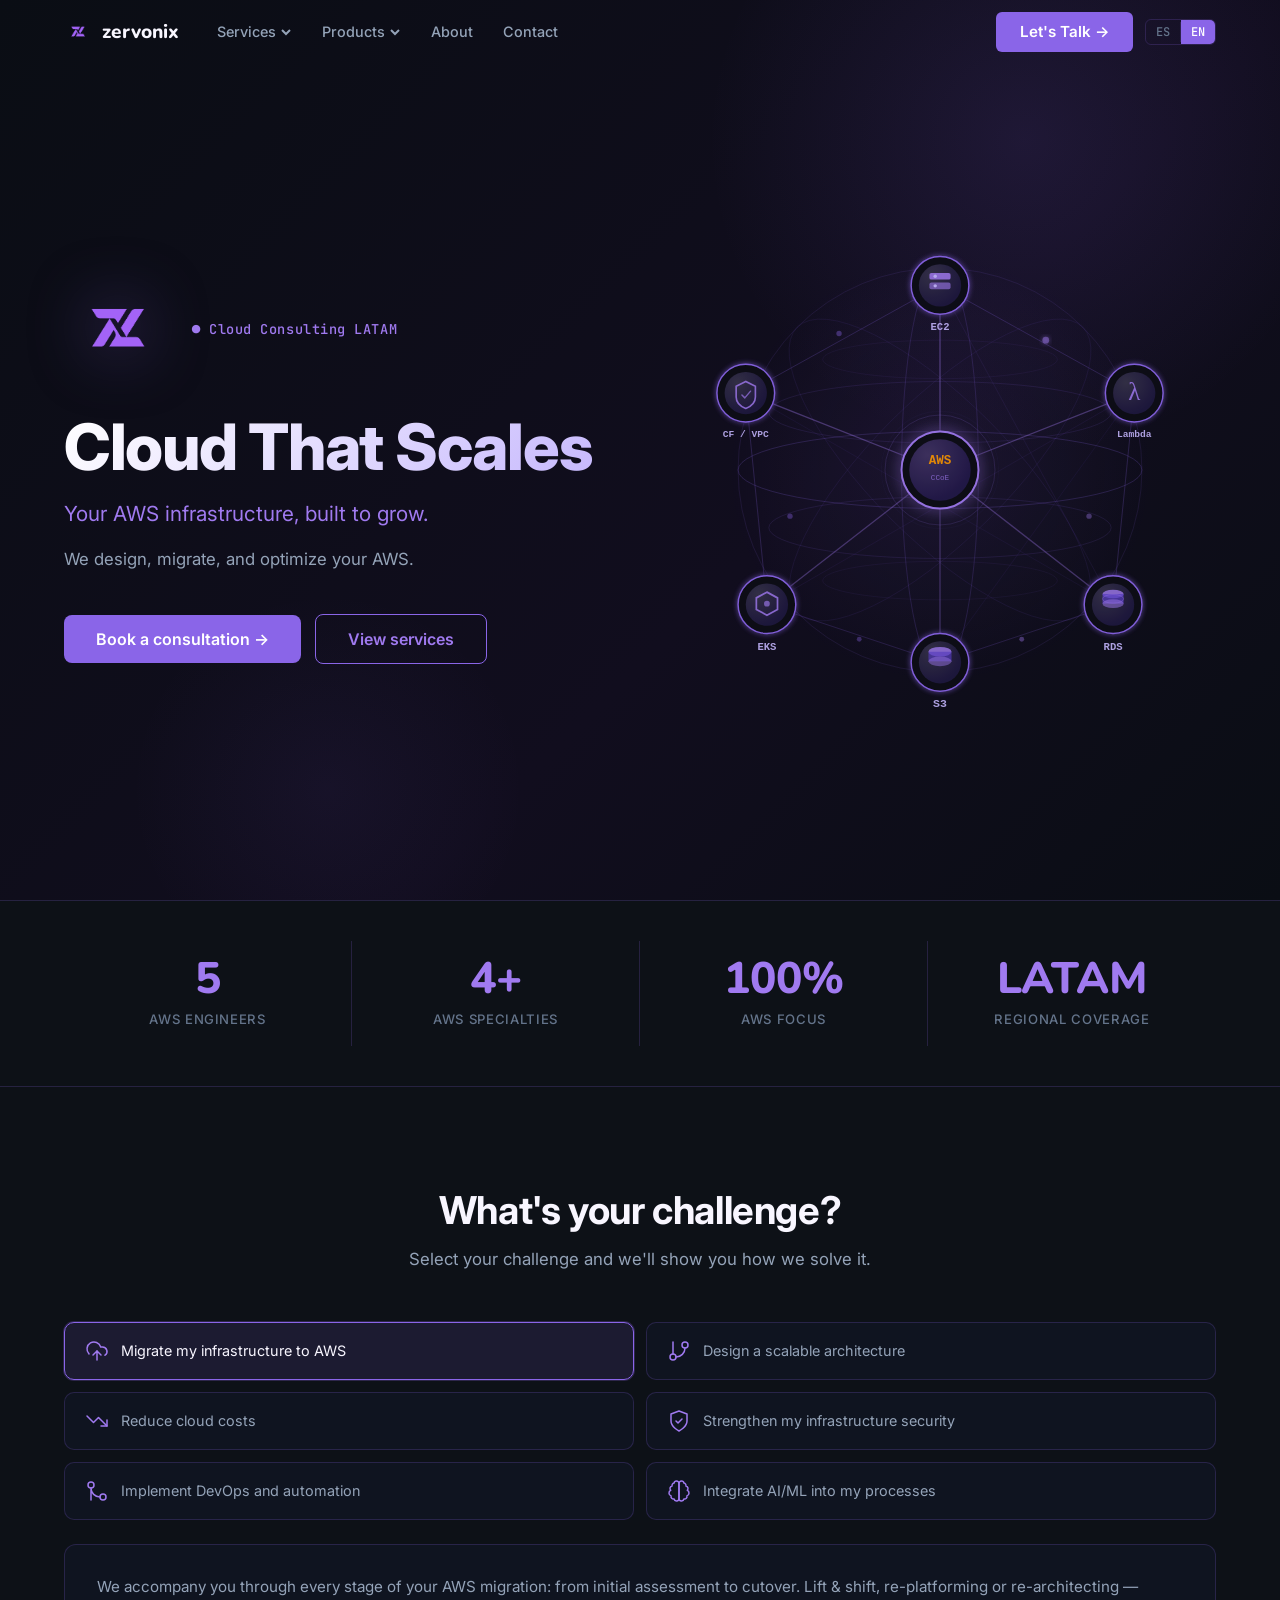
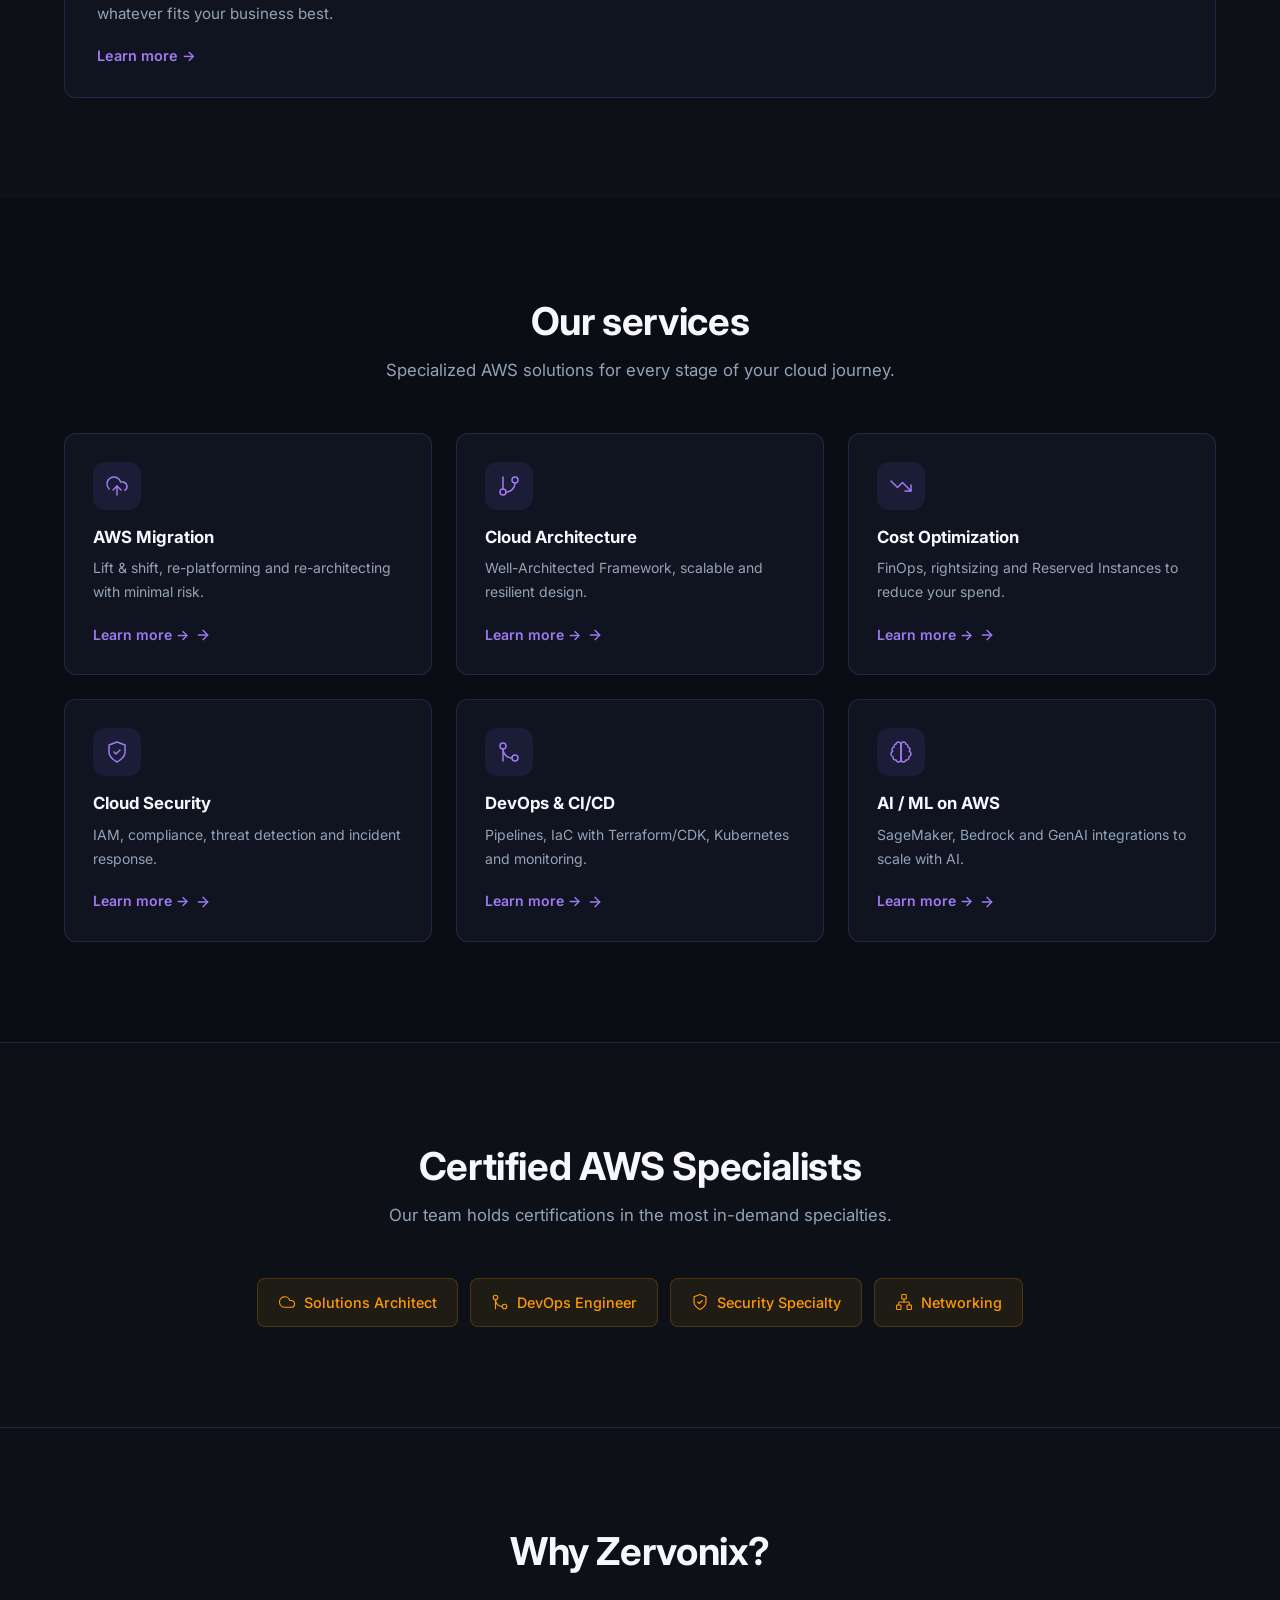
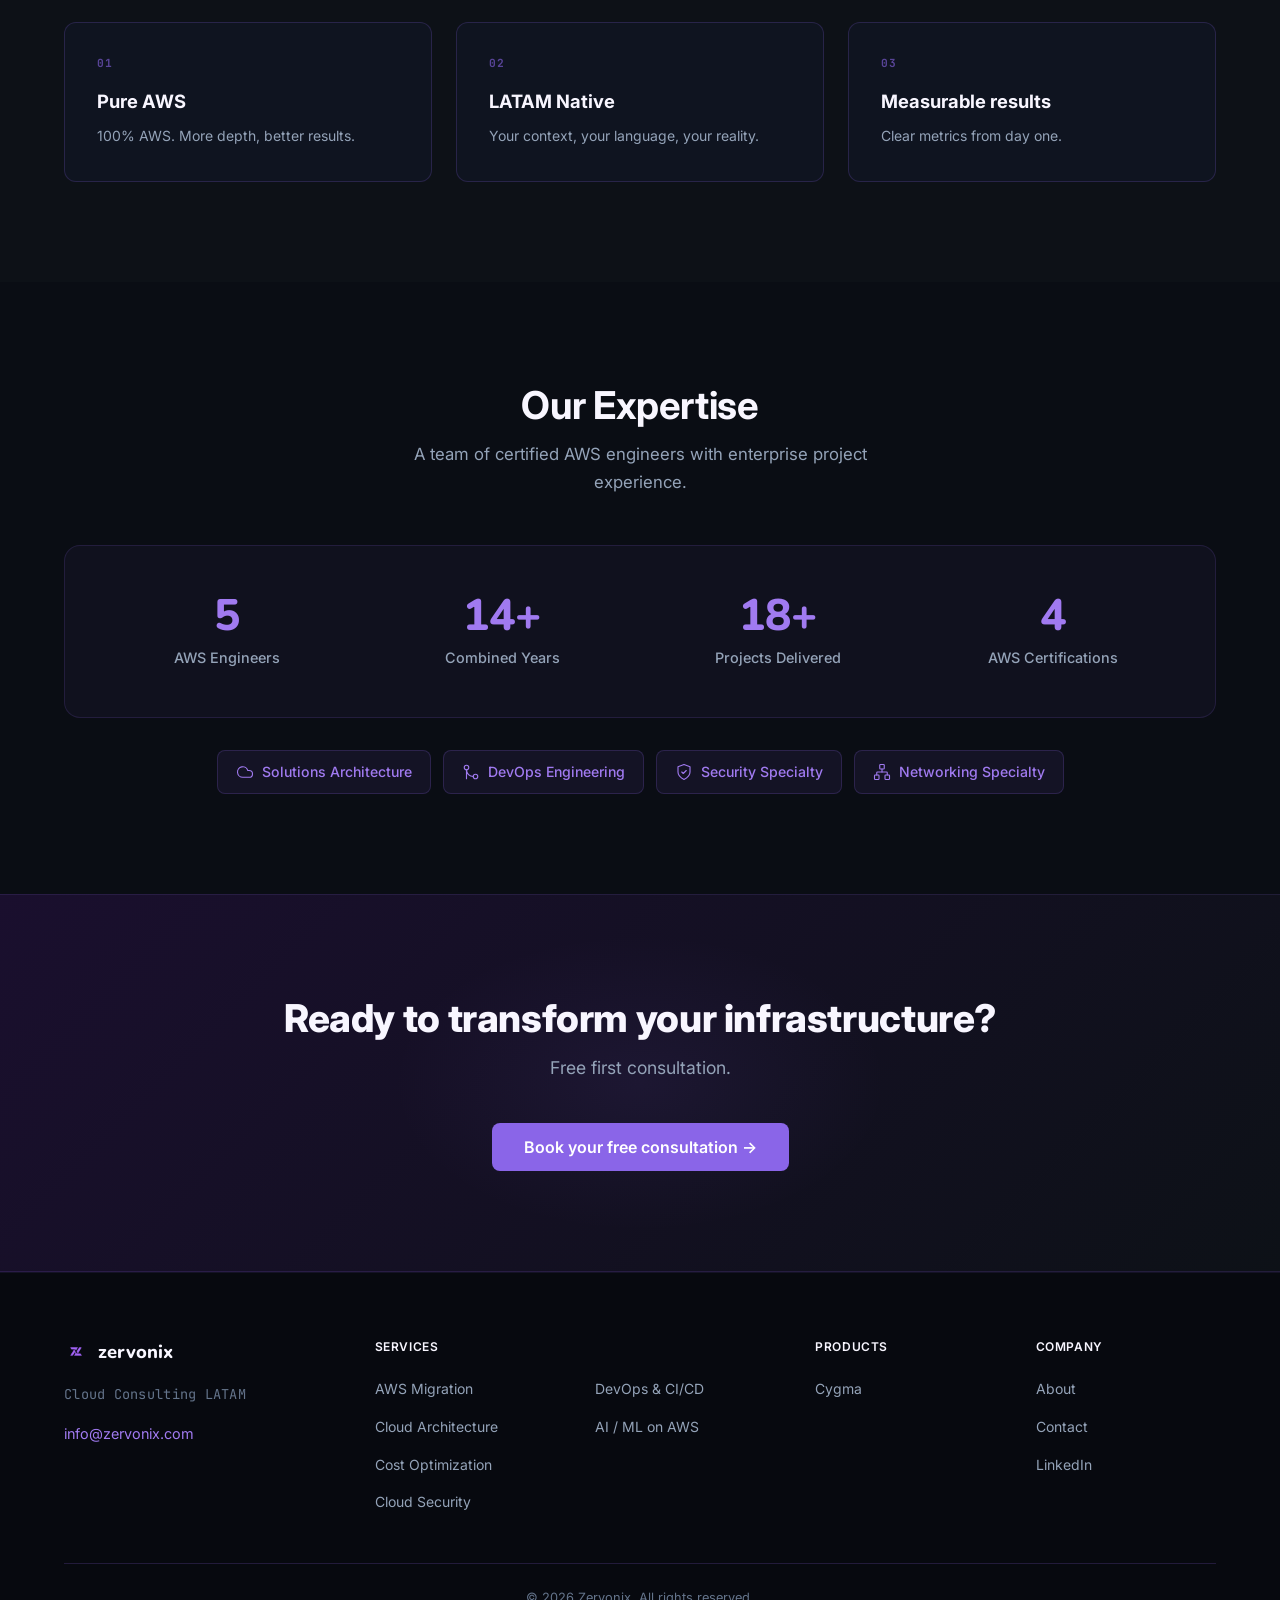
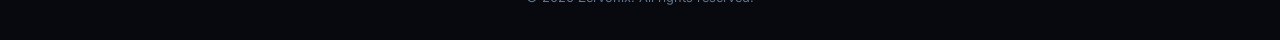
==== commit 3b250610: "fix: update service cards to link to actual landing pages" ====
--- a/index.html
+++ b/index.html
@@ -349,45 +349,60 @@
           <svg xmlns="http://www.w3.org/2000/svg" width="16" height="16" viewBox="0 0 24 24" fill="none" stroke="currentColor" stroke-width="2" stroke-linecap="round" stroke-linejoin="round"><path d="M5 12h14"/><path d="m12 5 7 7-7 7"/></svg>
         </a>
       </div>
-      <div class="service-card service-card--coming-soon">
+      <div class="service-card">
         <div class="service-card__icon" aria-hidden="true">
           <svg xmlns="http://www.w3.org/2000/svg" width="24" height="24" viewBox="0 0 24 24" fill="none" stroke="currentColor" stroke-width="1.5" stroke-linecap="round" stroke-linejoin="round"><line x1="6" x2="6" y1="3" y2="15"/><circle cx="18" cy="6" r="3"/><circle cx="6" cy="18" r="3"/><path d="M18 9a9 9 0 0 1-9 9"/></svg>
         </div>
         <h3 class="service-card__title" data-i18n="services.s2.name">Arquitectura Cloud</h3>
         <p class="service-card__desc" data-i18n="services.s2.desc">Well-Architected Framework, diseño escalable y resiliente.</p>
-        <span class="service-card__link" data-i18n="services.coming_soon">Próximamente</span>
-      </div>
-      <div class="service-card service-card--coming-soon">
+        <a href="servicios/cloud-architecture.html" class="service-card__link">
+          <span data-i18n="services.learn_more">Ver más</span>
+          <svg xmlns="http://www.w3.org/2000/svg" width="16" height="16" viewBox="0 0 24 24" fill="none" stroke="currentColor" stroke-width="2" stroke-linecap="round" stroke-linejoin="round"><path d="M5 12h14"/><path d="m12 5 7 7-7 7"/></svg>
+        </a>
+      </div>
+      <div class="service-card">
         <div class="service-card__icon" aria-hidden="true">
           <svg xmlns="http://www.w3.org/2000/svg" width="24" height="24" viewBox="0 0 24 24" fill="none" stroke="currentColor" stroke-width="1.5" stroke-linecap="round" stroke-linejoin="round"><polyline points="22 17 13.5 8.5 8.5 13.5 2 7"/><polyline points="16 17 22 17 22 11"/></svg>
         </div>
         <h3 class="service-card__title" data-i18n="services.s3.name">Optimización de Costos</h3>
         <p class="service-card__desc" data-i18n="services.s3.desc">FinOps, rightsizing y Reserved Instances para reducir tu gasto.</p>
-        <span class="service-card__link" data-i18n="services.coming_soon">Próximamente</span>
-      </div>
-      <div class="service-card service-card--coming-soon">
+        <a href="servicios/cost-optimization.html" class="service-card__link">
+          <span data-i18n="services.learn_more">Ver más</span>
+          <svg xmlns="http://www.w3.org/2000/svg" width="16" height="16" viewBox="0 0 24 24" fill="none" stroke="currentColor" stroke-width="2" stroke-linecap="round" stroke-linejoin="round"><path d="M5 12h14"/><path d="m12 5 7 7-7 7"/></svg>
+        </a>
+      </div>
+      <div class="service-card">
         <div class="service-card__icon" aria-hidden="true">
           <svg xmlns="http://www.w3.org/2000/svg" width="24" height="24" viewBox="0 0 24 24" fill="none" stroke="currentColor" stroke-width="1.5" stroke-linecap="round" stroke-linejoin="round"><path d="M12 22s8-4 8-10V5l-8-3-8 3v7c0 6 8 10 8 10"/><path d="m9 12 2 2 4-4"/></svg>
         </div>
         <h3 class="service-card__title" data-i18n="services.s4.name">Seguridad Cloud</h3>
         <p class="service-card__desc" data-i18n="services.s4.desc">IAM, compliance, threat detection y respuesta a incidentes.</p>
-        <span class="service-card__link" data-i18n="services.coming_soon">Próximamente</span>
-      </div>
-      <div class="service-card service-card--coming-soon">
+        <a href="servicios/cloud-security.html" class="service-card__link">
+          <span data-i18n="services.learn_more">Ver más</span>
+          <svg xmlns="http://www.w3.org/2000/svg" width="16" height="16" viewBox="0 0 24 24" fill="none" stroke="currentColor" stroke-width="2" stroke-linecap="round" stroke-linejoin="round"><path d="M5 12h14"/><path d="m12 5 7 7-7 7"/></svg>
+        </a>
+      </div>
+      <div class="service-card">
         <div class="service-card__icon" aria-hidden="true">
           <svg xmlns="http://www.w3.org/2000/svg" width="24" height="24" viewBox="0 0 24 24" fill="none" stroke="currentColor" stroke-width="1.5" stroke-linecap="round" stroke-linejoin="round"><circle cx="18" cy="18" r="3"/><circle cx="6" cy="6" r="3"/><path d="M6 21V9a9 9 0 0 0 9 9"/></svg>
         </div>
         <h3 class="service-card__title" data-i18n="services.s5.name">DevOps &amp; CI/CD</h3>
         <p class="service-card__desc" data-i18n="services.s5.desc">Pipelines, IaC con Terraform/CDK, Kubernetes y monitoreo.</p>
-        <span class="service-card__link" data-i18n="services.coming_soon">Próximamente</span>
-      </div>
-      <div class="service-card service-card--coming-soon">
+        <a href="servicios/devops-cicd.html" class="service-card__link">
+          <span data-i18n="services.learn_more">Ver más</span>
+          <svg xmlns="http://www.w3.org/2000/svg" width="16" height="16" viewBox="0 0 24 24" fill="none" stroke="currentColor" stroke-width="2" stroke-linecap="round" stroke-linejoin="round"><path d="M5 12h14"/><path d="m12 5 7 7-7 7"/></svg>
+        </a>
+      </div>
+      <div class="service-card">
         <div class="service-card__icon" aria-hidden="true">
           <svg xmlns="http://www.w3.org/2000/svg" width="24" height="24" viewBox="0 0 24 24" fill="none" stroke="currentColor" stroke-width="1.5" stroke-linecap="round" stroke-linejoin="round"><path d="M9.5 2A2.5 2.5 0 0 1 12 4.5v15a2.5 2.5 0 0 1-4.96.44 2.5 2.5 0 0 1-2.96-3.08 3 3 0 0 1-.34-5.58 2.5 2.5 0 0 1 1.32-4.24 2.5 2.5 0 0 1 1.98-3A2.5 2.5 0 0 1 9.5 2Z"/><path d="M14.5 2A2.5 2.5 0 0 0 12 4.5v15a2.5 2.5 0 0 0 4.96.44 2.5 2.5 0 0 0 2.96-3.08 3 3 0 0 0 .34-5.58 2.5 2.5 0 0 0-1.32-4.24 2.5 2.5 0 0 0-1.98-3A2.5 2.5 0 0 0 14.5 2Z"/></svg>
         </div>
         <h3 class="service-card__title" data-i18n="services.s6.name">AI / ML en AWS</h3>
         <p class="service-card__desc" data-i18n="services.s6.desc">SageMaker, Bedrock y GenAI integrations para escalar con IA.</p>
-        <span class="service-card__link" data-i18n="services.coming_soon">Próximamente</span>
+        <a href="servicios/ai-ml-aws.html" class="service-card__link">
+          <span data-i18n="services.learn_more">Ver más</span>
+          <svg xmlns="http://www.w3.org/2000/svg" width="16" height="16" viewBox="0 0 24 24" fill="none" stroke="currentColor" stroke-width="2" stroke-linecap="round" stroke-linejoin="round"><path d="M5 12h14"/><path d="m12 5 7 7-7 7"/></svg>
+        </a>
       </div>
     </div>
   </div>
